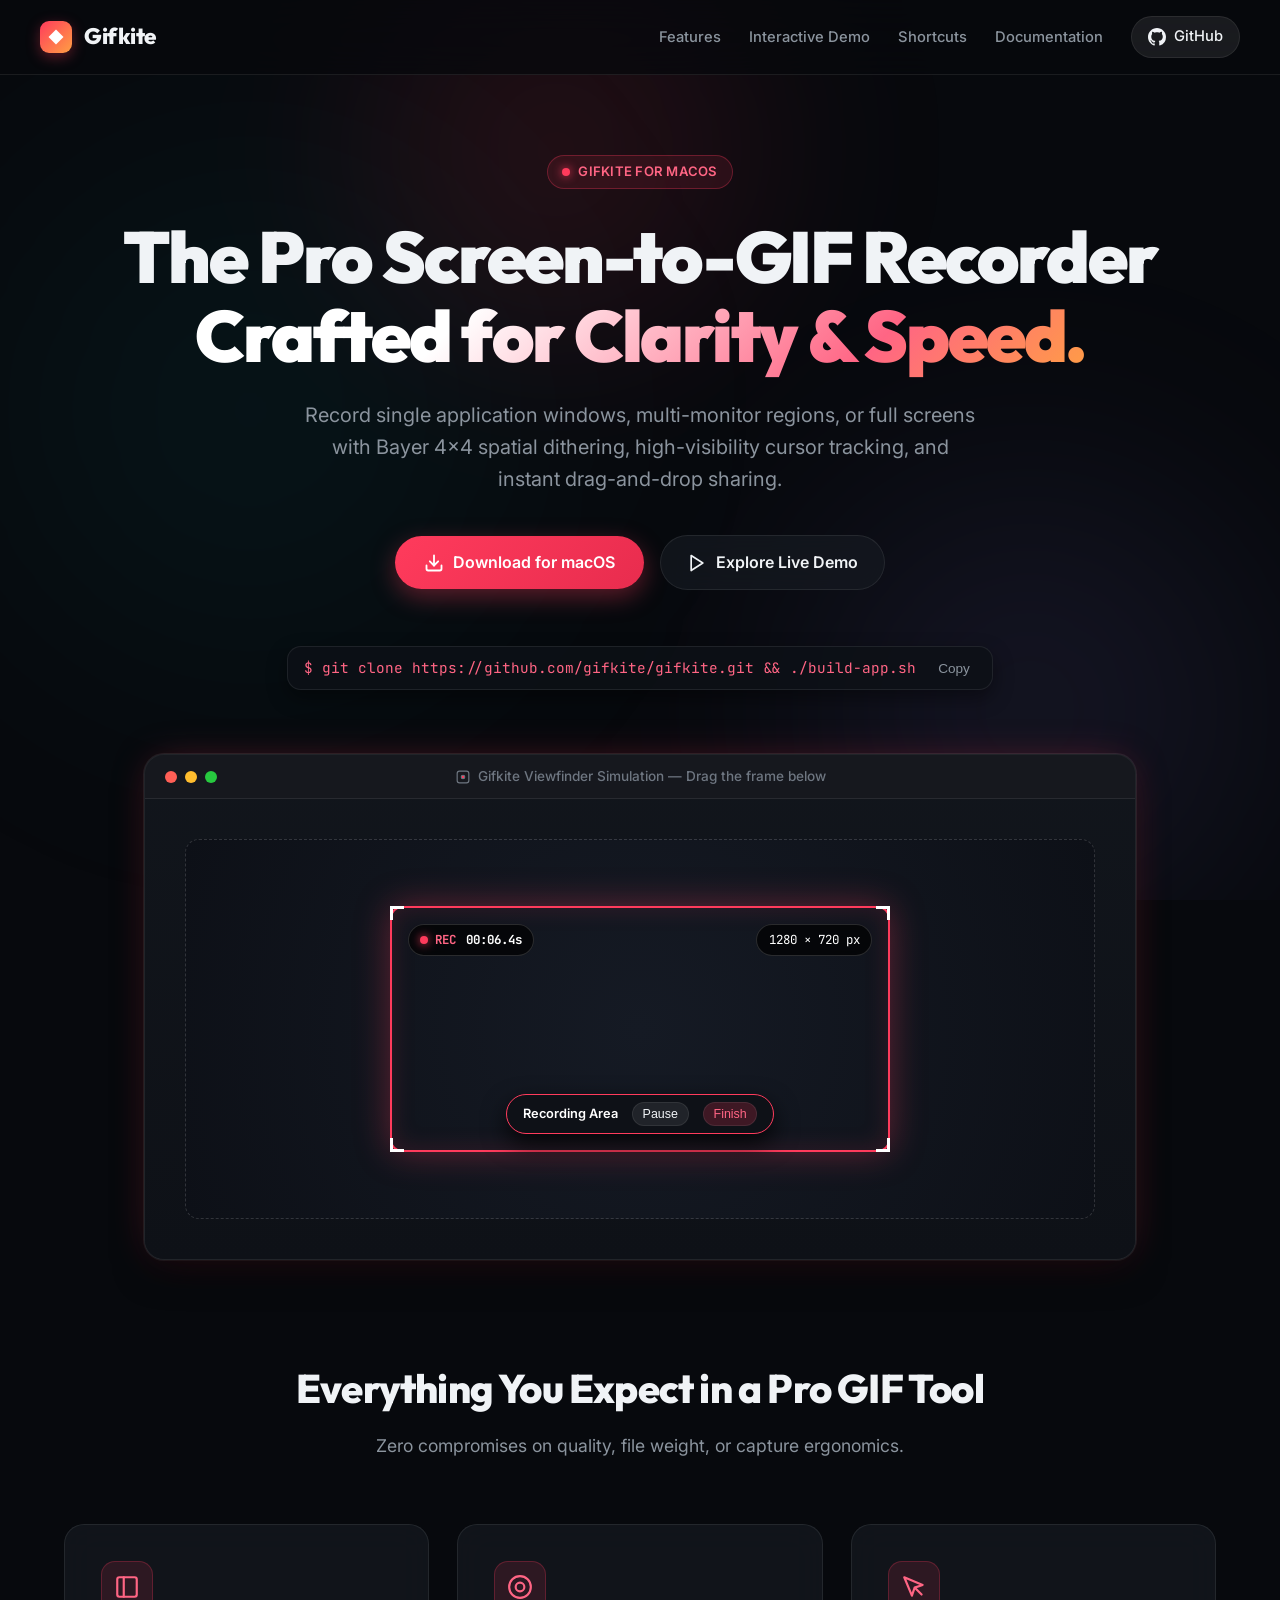
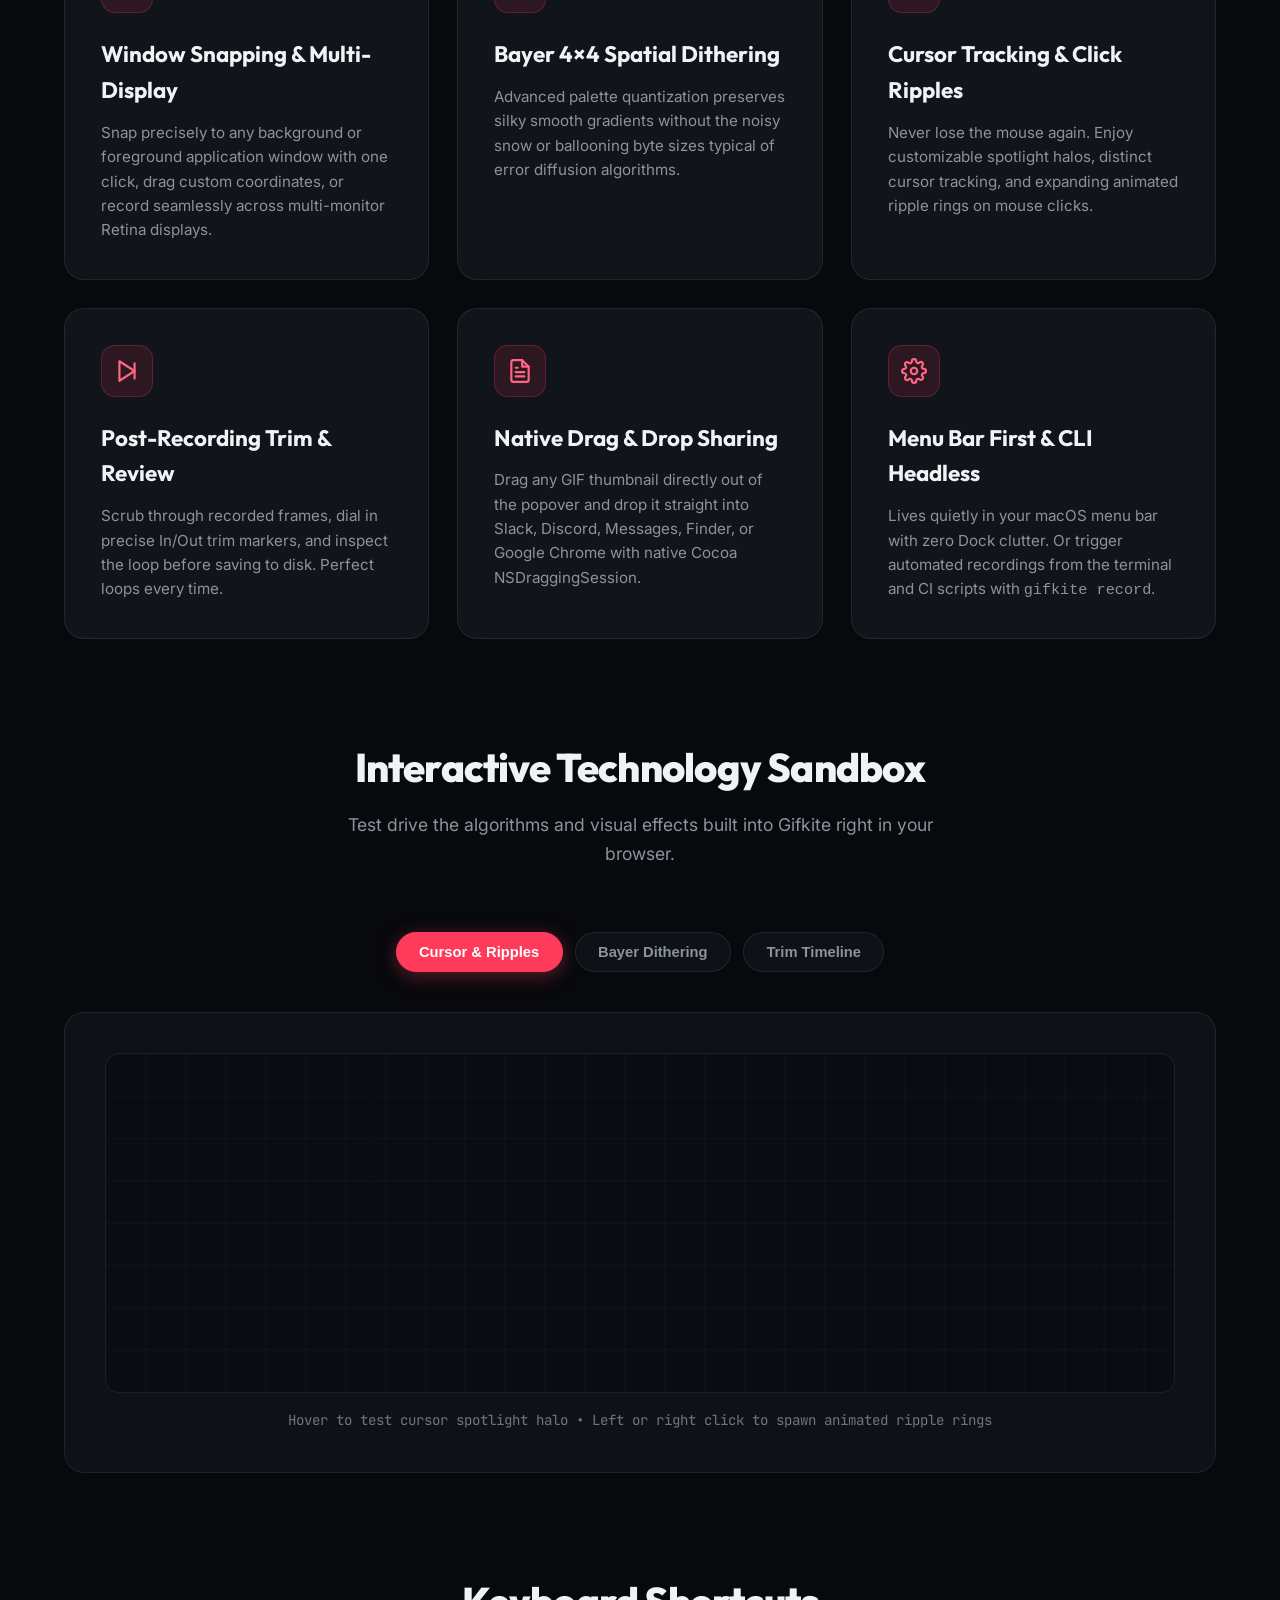
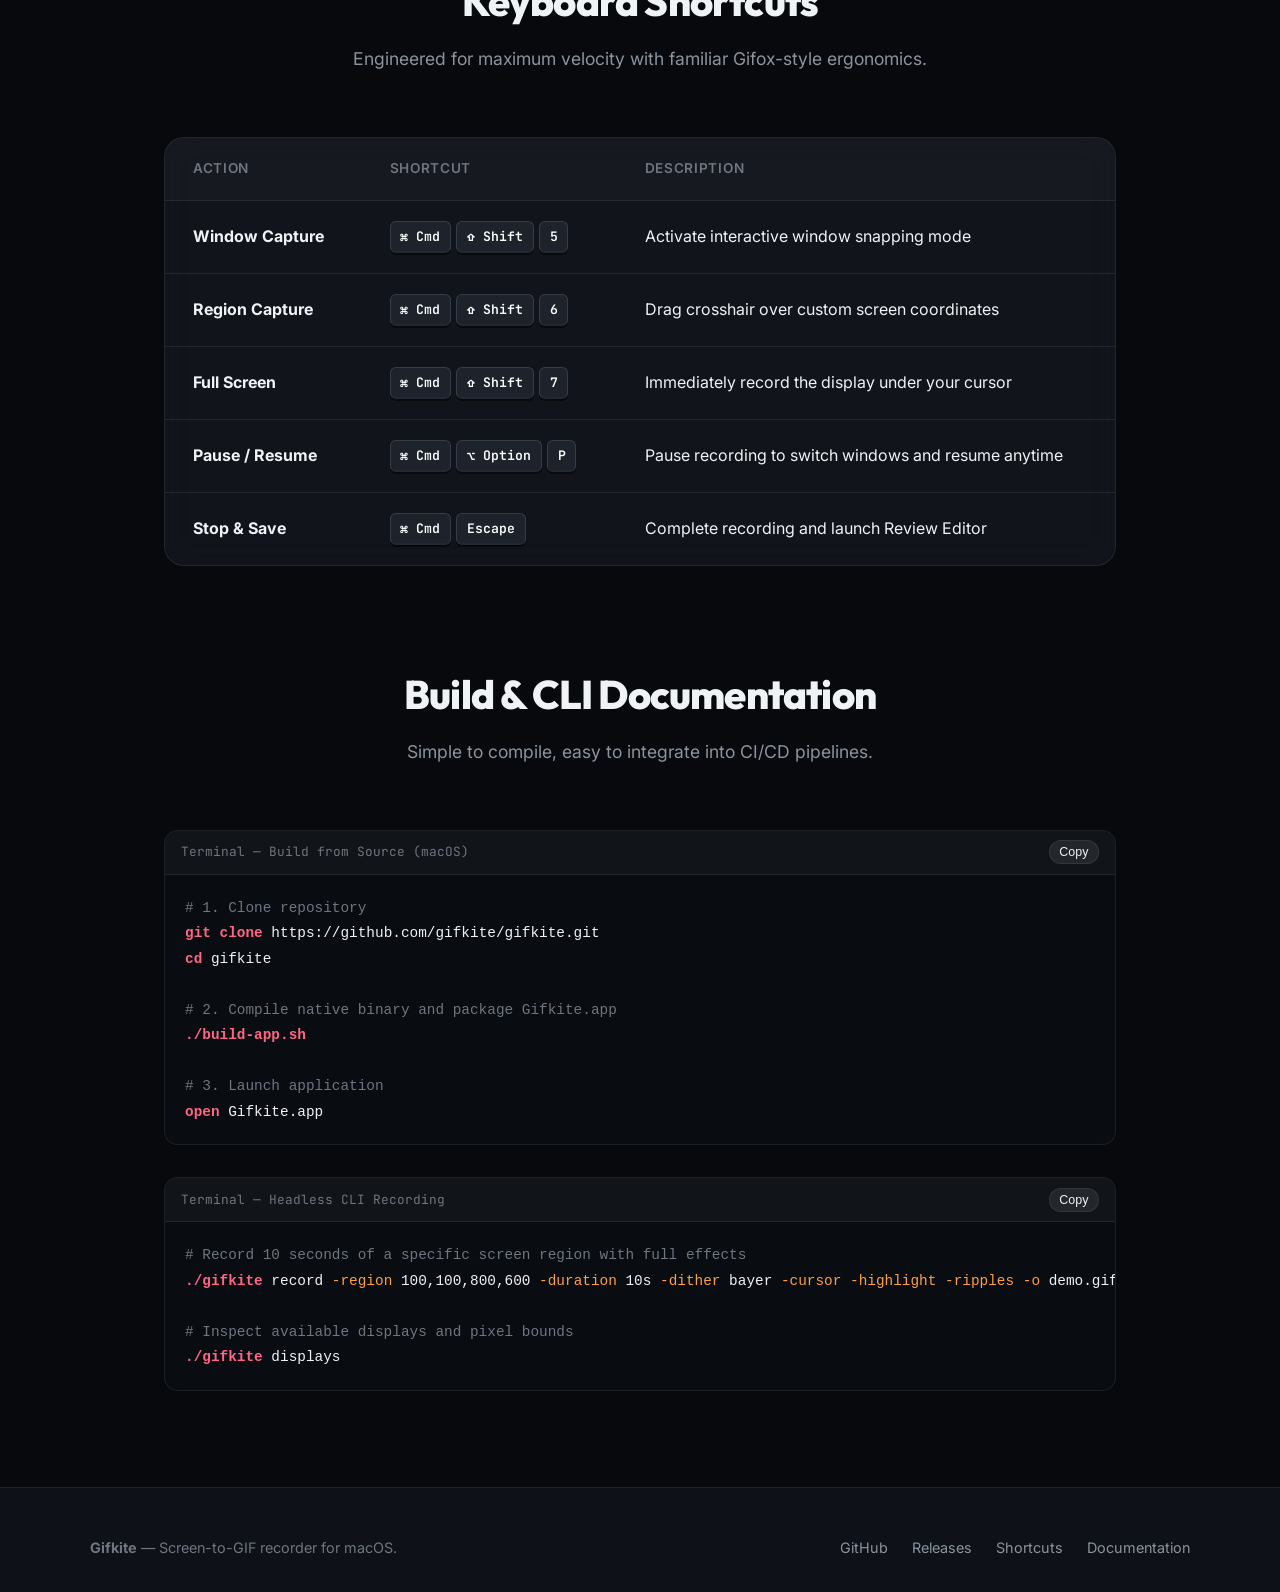
==== docs/index.html @ 752d2218 "feat(docs): add modern interactive landing page and GitHub Pages deployment workflow" ====
<!doctype html>
<html lang="en">
<head>
  <meta charset="utf-8">
  <meta name="viewport" content="width=device-width, initial-scale=1.0">
  <title>Gifkite — Pro Screen-to-GIF Recorder for macOS</title>
  <meta name="description" content="Gifkite is a fast, lightweight Gifox-style menu bar screen-to-GIF recorder for macOS with Bayer dithering, cursor spotlighting, trim editor, and drag-and-drop sharing.">
  <meta name="keywords" content="Gifkite, screen recorder, GIF recorder, macOS menu bar app, Gifox alternative, dithering, screen capture">
  <meta property="og:title" content="Gifkite — Pro Screen-to-GIF Recorder for macOS">
  <meta property="og:description" content="Capture app windows, custom regions, and full screens into smooth, lightweight GIFs.">
  <meta property="og:type" content="website">
  <meta property="og:url" content="https://gifkite.github.io/gifkite/">
  <link rel="icon" type="image/svg+xml" href="data:image/svg+xml,%3Csvg xmlns='http://www.w3.org/2000/svg' viewBox='0 0 32 32'%3E%3Cpath fill='%23ff3b5c' d='M16 2 L28 14 L16 30 L4 14 Z'/%3E%3Ccircle cx='16' cy='15' r='5' fill='%23fff'/%3E%3C/svg%3E">
  <link rel="stylesheet" href="style.css">
  <script defer src="app.js"></script>
</head>
<body>

  <!-- Ambient Light Orbs -->
  <div class="bg-glow-wrapper" aria-hidden="true">
    <div class="glow-orb-1"></div>
    <div class="glow-orb-2"></div>
    <div class="glow-orb-3"></div>
  </div>

  <!-- Sticky Navbar -->
  <header class="site-nav">
    <div class="nav-container">
      <a href="#" class="logo-group" id="nav-logo">
        <div class="logo-icon" aria-hidden="true">
          <svg viewBox="0 0 24 24">
            <polygon points="12 2 22 12 12 22 2 12"/>
          </svg>
        </div>
        <span>Gifkite</span>
      </a>

      <nav aria-label="Main Navigation">
        <ul class="nav-links">
          <li><a href="#features">Features</a></li>
          <li><a href="#playground">Interactive Demo</a></li>
          <li><a href="#shortcuts">Shortcuts</a></li>
          <li><a href="#docs">Documentation</a></li>
          <li>
            <a href="https://github.com/gifkite/gifkite" target="_blank" rel="noopener noreferrer" class="nav-btn-gh" id="btn-gh-nav">
              <svg width="18" height="18" viewBox="0 0 24 24" fill="currentColor">
                <path d="M12 0C5.37 0 0 5.37 0 12c0 5.31 3.435 9.795 8.205 11.385.6.105.825-.255.825-.57 0-.285-.015-1.23-.015-2.235-3.015.555-3.795-.735-4.035-1.41-.135-.345-.72-1.41-1.23-1.695-.42-.225-1.02-.78-.015-.795.945-.015 1.62.87 1.845 1.23 1.08 1.815 2.805 1.305 3.495.99.105-.78.42-1.305.765-1.605-2.67-.3-5.46-1.335-5.46-5.925 0-1.305.465-2.385 1.23-3.225-.12-.3-.54-1.53.12-3.18 0 0 1.005-.315 3.3 1.23.96-.27 1.98-.405 3-.405s2.04.135 3 .405c2.295-1.56 3.3-1.23 3.3-1.23.66 1.65.24 2.88.12 3.18.765.84 1.23 1.905 1.23 3.225 0 4.605-2.805 5.625-5.475 5.925.435.375.81 1.095.81 2.22 0 1.605-.015 2.895-.015 3.3 0 .315.225.69.825.57A12.02 12.02 0 0024 12c0-6.63-5.37-12-12-12z"/>
              </svg>
              <span>GitHub</span>
            </a>
          </li>
        </ul>
      </nav>
    </div>
  </header>

  <!-- Hero Section -->
  <section class="hero" id="hero-section">
    <div class="badge-pill">
      <span class="beacon-dot"></span>
      <span>Gifkite for macOS</span>
    </div>

    <h1>
      The Pro Screen-to-GIF Recorder<br>
      <span class="gradient-text">Crafted for Clarity & Speed.</span>
    </h1>

    <p class="lead">
      Record single application windows, multi-monitor regions, or full screens with Bayer 4×4 spatial dithering, high-visibility cursor tracking, and instant drag-and-drop sharing.
    </p>

    <div class="hero-actions">
      <a href="https://github.com/gifkite/gifkite/releases" class="btn-primary" id="hero-download-btn">
        <svg width="20" height="20" viewBox="0 0 24 24" fill="none" stroke="currentColor" stroke-width="2.2" stroke-linecap="round" stroke-linejoin="round">
          <path d="M21 15v4a2 2 0 0 1-2 2H5a2 2 0 0 1-2-2v-4"></path>
          <polyline points="7 10 12 15 17 10"></polyline>
          <line x1="12" y1="15" x2="12" y2="3"></line>
        </svg>
        <span>Download for macOS</span>
      </a>

      <a href="#playground" class="btn-secondary" id="hero-try-btn">
        <svg width="20" height="20" viewBox="0 0 24 24" fill="none" stroke="currentColor" stroke-width="2" stroke-linecap="round" stroke-linejoin="round">
          <polygon points="5 3 19 12 5 21 5 3"></polygon>
        </svg>
        <span>Explore Live Demo</span>
      </a>
    </div>

    <div class="install-bar" id="install-bar">
      <span>$ git clone https://github.com/gifkite/gifkite.git &amp;&amp; ./build-app.sh</span>
      <button data-copy="git clone https://github.com/gifkite/gifkite.git && cd gifkite && ./build-app.sh" title="Copy command" aria-label="Copy clone command">
        Copy
      </button>
    </div>
  </section>

  <!-- Hero Window Preview & Viewfinder Demo -->
  <div class="hero-preview">
    <div class="mac-window">
      <div class="window-header">
        <div class="window-dots">
          <span class="dot-red"></span>
          <span class="dot-yellow"></span>
          <span class="dot-green"></span>
        </div>
        <div class="window-title">
          <svg width="14" height="14" viewBox="0 0 24 24" fill="none" stroke="currentColor" stroke-width="2">
            <rect x="2" y="2" width="20" height="20" rx="4"/>
            <circle cx="12" cy="12" r="3" fill="#ff3b5c"/>
          </svg>
          <span>Gifkite Viewfinder Simulation — Drag the frame below</span>
        </div>
        <div style="width: 50px;"></div>
      </div>

      <div class="window-content">
        <div class="interactive-viewfinder" id="vf-container">
          <div class="viewfinder-box" id="vf-box">
            <span class="corner-bracket cb-tl"></span>
            <span class="corner-bracket cb-tr"></span>
            <span class="corner-bracket cb-bl"></span>
            <span class="corner-bracket cb-br"></span>

            <div class="vf-hud">
              <div class="vf-pill vf-rec-indicator">
                <span class="beacon-dot" id="vf-recdot"></span>
                <span>REC</span>
                <span id="vf-rectime" style="color: #fff; margin-left: 4px;">00:03.4s</span>
              </div>
              <div class="vf-pill" id="vf-dim">1280 × 720 px</div>
            </div>

            <div class="vf-pill-controls">
              <span style="font-size: 0.8rem; font-weight: 600; color: #fff;">Recording Area</span>
              <button class="vf-btn-action" id="vf-toggle-rec">Pause</button>
              <button class="vf-btn-action" style="background: rgba(255, 59, 92, 0.2); color: var(--coral-light);">Finish</button>
            </div>
          </div>
        </div>
      </div>
    </div>
  </div>

  <!-- Features Grid -->
  <section class="features" id="features">
    <div class="section-head">
      <h2>Everything You Expect in a Pro GIF Tool</h2>
      <p>Zero compromises on quality, file weight, or capture ergonomics.</p>
    </div>

    <div class="features-grid">
      <!-- Feature 1 -->
      <article class="feature-card">
        <div class="feature-icon-wrapper">
          <svg width="26" height="26" viewBox="0 0 24 24" fill="none" stroke="currentColor" stroke-width="2" stroke-linecap="round" stroke-linejoin="round">
            <rect x="3" y="3" width="18" height="18" rx="2" ry="2"/>
            <line x1="9" y1="3" x2="9" y2="21"/>
          </svg>
        </div>
        <h3>Window Snapping &amp; Multi-Display</h3>
        <p>Snap precisely to any background or foreground application window with one click, drag custom coordinates, or record seamlessly across multi-monitor Retina displays.</p>
      </article>

      <!-- Feature 2 -->
      <article class="feature-card">
        <div class="feature-icon-wrapper">
          <svg width="26" height="26" viewBox="0 0 24 24" fill="none" stroke="currentColor" stroke-width="2" stroke-linecap="round" stroke-linejoin="round">
            <circle cx="12" cy="12" r="10"/>
            <path d="M8 12a4 4 0 1 0 8 0 4 4 0 1 0-8 0"/>
          </svg>
        </div>
        <h3>Bayer 4×4 Spatial Dithering</h3>
        <p>Advanced palette quantization preserves silky smooth gradients without the noisy snow or ballooning byte sizes typical of error diffusion algorithms.</p>
      </article>

      <!-- Feature 3 -->
      <article class="feature-card">
        <div class="feature-icon-wrapper">
          <svg width="26" height="26" viewBox="0 0 24 24" fill="none" stroke="currentColor" stroke-width="2" stroke-linecap="round" stroke-linejoin="round">
            <path d="M3 3l7.07 16.97 2.51-7.39 7.39-2.51L3 3z"/>
            <path d="M13 13l6 6"/>
          </svg>
        </div>
        <h3>Cursor Tracking &amp; Click Ripples</h3>
        <p>Never lose the mouse again. Enjoy customizable spotlight halos, distinct cursor tracking, and expanding animated ripple rings on mouse clicks.</p>
      </article>

      <!-- Feature 4 -->
      <article class="feature-card">
        <div class="feature-icon-wrapper">
          <svg width="26" height="26" viewBox="0 0 24 24" fill="none" stroke="currentColor" stroke-width="2" stroke-linecap="round" stroke-linejoin="round">
            <polygon points="5 3 19 12 5 21 5 3"/>
            <line x1="19" y1="5" x2="19" y2="19"/>
          </svg>
        </div>
        <h3>Post-Recording Trim &amp; Review</h3>
        <p>Scrub through recorded frames, dial in precise In/Out trim markers, and inspect the loop before saving to disk. Perfect loops every time.</p>
      </article>

      <!-- Feature 5 -->
      <article class="feature-card">
        <div class="feature-icon-wrapper">
          <svg width="26" height="26" viewBox="0 0 24 24" fill="none" stroke="currentColor" stroke-width="2" stroke-linecap="round" stroke-linejoin="round">
            <path d="M14 2H6a2 2 0 0 0-2 2v16a2 2 0 0 0 2 2h12a2 2 0 0 0 2-2V8z"/>
            <polyline points="14 2 14 8 20 8"/>
            <line x1="16" y1="13" x2="8" y2="13"/>
            <line x1="16" y1="17" x2="8" y2="17"/>
            <polyline points="10 9 9 9 8 9"/>
          </svg>
        </div>
        <h3>Native Drag &amp; Drop Sharing</h3>
        <p>Drag any GIF thumbnail directly out of the popover and drop it straight into Slack, Discord, Messages, Finder, or Google Chrome with native Cocoa NSDraggingSession.</p>
      </article>

      <!-- Feature 6 -->
      <article class="feature-card">
        <div class="feature-icon-wrapper">
          <svg width="26" height="26" viewBox="0 0 24 24" fill="none" stroke="currentColor" stroke-width="2" stroke-linecap="round" stroke-linejoin="round">
            <circle cx="12" cy="12" r="3"/>
            <path d="M19.4 15a1.65 1.65 0 0 0 .33 1.82l.06.06a2 2 0 0 1 0 2.83 2 2 0 0 1-2.83 0l-.06-.06a1.65 1.65 0 0 0-1.82-.33 1.65 1.65 0 0 0-1 1.51V21a2 2 0 0 1-2 2 2 2 0 0 1-2-2v-.09A1.65 1.65 0 0 0 9 19.4a1.65 1.65 0 0 0-1.82.33l-.06.06a2 2 0 0 1-2.83 0 2 2 0 0 1 0-2.83l.06-.06a1.65 1.65 0 0 0 .33-1.82 1.65 1.65 0 0 0-1.51-1H3a2 2 0 0 1-2-2 2 2 0 0 1 2-2h.09A1.65 1.65 0 0 0 4.6 9a1.65 1.65 0 0 0-.33-1.82l-.06-.06a2 2 0 0 1 0-2.83 2 2 0 0 1 2.83 0l.06.06a1.65 1.65 0 0 0 1.82.33H9a1.65 1.65 0 0 0 1-1.51V3a2 2 0 0 1 2-2 2 2 0 0 1 2 2v.09a1.65 1.65 0 0 0 1 1.51 1.65 1.65 0 0 0 1.82-.33l.06-.06a2 2 0 0 1 2.83 0 2 2 0 0 1 0 2.83l-.06.06a1.65 1.65 0 0 0-.33 1.82V9a1.65 1.65 0 0 0 1.51 1H21a2 2 0 0 1 2 2 2 2 0 0 1-2 2h-.09a1.65 1.65 0 0 0-1.51 1z"/>
          </svg>
        </div>
        <h3>Menu Bar First &amp; CLI Headless</h3>
        <p>Lives quietly in your macOS menu bar with zero Dock clutter. Or trigger automated recordings from the terminal and CI scripts with <code>gifkite record</code>.</p>
      </article>
    </div>
  </section>

  <!-- Interactive Sandbox & Demos -->
  <section class="interactive-demos" id="playground">
    <div class="section-head">
      <h2>Interactive Technology Sandbox</h2>
      <p>Test drive the algorithms and visual effects built into Gifkite right in your browser.</p>
    </div>

    <div class="demos-tabs" role="tablist">
      <button class="tab-btn active" data-target="demo-ripples" role="tab">Cursor &amp; Ripples</button>
      <button class="tab-btn" data-target="demo-dither" role="tab">Bayer Dithering</button>
      <button class="tab-btn" data-target="demo-trim" role="tab">Trim Timeline</button>
    </div>

    <div class="demo-display-panel">
      <!-- Demo: Cursor Sandbox -->
      <div class="demo-view active" id="demo-ripples">
        <canvas class="ripple-sandbox" id="ripple-canvas"></canvas>
        <p class="sandbox-caption">Hover to test cursor spotlight halo • Left or right click to spawn animated ripple rings</p>
      </div>

      <!-- Demo: Dithering Canvas -->
      <div class="demo-view" id="demo-dither">
        <div class="dither-controls-bar">
          <div class="dither-btn-group">
            <button class="dither-btn active" data-dither="bayer">Bayer 4×4 (Spatial)</button>
            <button class="dither-btn" data-dither="floyd">Floyd-Steinberg</button>
            <button class="dither-btn" data-dither="none">None (Posterized)</button>
          </div>
          <div class="dither-metric-badge" id="dither-metric">Size: ~180 KB • Smooth Gradients</div>
        </div>
        <div class="dither-canvas-wrapper">
          <canvas id="dither-canvas"></canvas>
        </div>
        <p class="sandbox-caption">Real-time palette quantization algorithm comparison on a dynamic gradient</p>
      </div>

      <!-- Demo: Trim Timeline -->
      <div class="demo-view" id="demo-trim">
        <div class="timeline-simulator">
          <div class="timeline-track-wrapper" id="trim-track">
            <div class="timeline-frames">
              <div class="timeline-frame" style="background-color: #242c3d;"></div>
              <div class="timeline-frame" style="background-color: #2d364a;"></div>
              <div class="timeline-frame" style="background-color: #38425a;"></div>
              <div class="timeline-frame" style="background-color: #404c66;"></div>
              <div class="timeline-frame" style="background-color: #4b5977;"></div>
              <div class="timeline-frame" style="background-color: #556485;"></div>
              <div class="timeline-frame" style="background-color: #5f7094;"></div>
              <div class="timeline-frame" style="background-color: #6a7ca3;"></div>
            </div>
            <div class="trim-overlay-left" id="trim-ov-left"></div>
            <div class="trim-overlay-right" id="trim-ov-right"></div>
            <div class="trim-handle" id="trim-h-left"></div>
            <div class="trim-handle" id="trim-h-right"></div>
          </div>
          <div class="timeline-info">
            <span id="trim-info">Frames: 14 → 102 (88 frames, 5.8s loop at 15 FPS)</span>
            <button class="vf-btn-action" style="padding: 0.35rem 0.8rem; background: var(--coral-primary); color: #fff;">Save Trimmed GIF</button>
          </div>
        </div>
        <p class="sandbox-caption">Frame-by-frame review scrubber with dual in/out trim handles</p>
      </div>
    </div>
  </section>

  <!-- Shortcuts Reference Table -->
  <section class="shortcuts" id="shortcuts">
    <div class="section-head">
      <h2>Keyboard Shortcuts</h2>
      <p>Engineered for maximum velocity with familiar Gifox-style ergonomics.</p>
    </div>

    <table class="shortcuts-table">
      <thead>
        <tr>
          <th>Action</th>
          <th>Shortcut</th>
          <th>Description</th>
        </tr>
      </thead>
      <tbody>
        <tr>
          <td><strong>Window Capture</strong></td>
          <td><div class="key-combo"><kbd>⌘ Cmd</kbd><kbd>⇧ Shift</kbd><kbd>5</kbd></div></td>
          <td>Activate interactive window snapping mode</td>
        </tr>
        <tr>
          <td><strong>Region Capture</strong></td>
          <td><div class="key-combo"><kbd>⌘ Cmd</kbd><kbd>⇧ Shift</kbd><kbd>6</kbd></div></td>
          <td>Drag crosshair over custom screen coordinates</td>
        </tr>
        <tr>
          <td><strong>Full Screen</strong></td>
          <td><div class="key-combo"><kbd>⌘ Cmd</kbd><kbd>⇧ Shift</kbd><kbd>7</kbd></div></td>
          <td>Immediately record the display under your cursor</td>
        </tr>
        <tr>
          <td><strong>Pause / Resume</strong></td>
          <td><div class="key-combo"><kbd>⌘ Cmd</kbd><kbd>⌥ Option</kbd><kbd>P</kbd></div></td>
          <td>Pause recording to switch windows and resume anytime</td>
        </tr>
        <tr>
          <td><strong>Stop &amp; Save</strong></td>
          <td><div class="key-combo"><kbd>⌘ Cmd</kbd><kbd>Escape</kbd></div></td>
          <td>Complete recording and launch Review Editor</td>
        </tr>
      </tbody>
    </table>
  </section>

  <!-- Documentation & Developer Guide -->
  <section class="docs" id="docs">
    <div class="section-head">
      <h2>Build &amp; CLI Documentation</h2>
      <p>Simple to compile, easy to integrate into CI/CD pipelines.</p>
    </div>

    <div class="docs-code-block">
      <div class="code-header">
        <span>Terminal — Build from Source (macOS)</span>
        <button class="vf-btn-action" data-copy="git clone https://github.com/gifkite/gifkite.git&#10;cd gifkite&#10;./build-app.sh">Copy</button>
      </div>
      <pre><code><span class="token-comment"># 1. Clone repository</span>
<span class="token-cmd">git clone</span> https://github.com/gifkite/gifkite.git
<span class="token-cmd">cd</span> gifkite

<span class="token-comment"># 2. Compile native binary and package Gifkite.app</span>
<span class="token-cmd">./build-app.sh</span>

<span class="token-comment"># 3. Launch application</span>
<span class="token-cmd">open</span> Gifkite.app</code></pre>
    </div>

    <div class="docs-code-block" style="margin-top: 2rem;">
      <div class="code-header">
        <span>Terminal — Headless CLI Recording</span>
        <button class="vf-btn-action" data-copy="./gifkite record -region 100,100,800,600 -duration 10s -dither bayer -cursor -highlight -ripples -o demo.gif">Copy</button>
      </div>
      <pre><code><span class="token-comment"># Record 10 seconds of a specific screen region with full effects</span>
<span class="token-cmd">./gifkite</span> record <span class="token-arg">-region</span> 100,100,800,600 <span class="token-arg">-duration</span> 10s <span class="token-arg">-dither</span> bayer <span class="token-arg">-cursor</span> <span class="token-arg">-highlight</span> <span class="token-arg">-ripples</span> <span class="token-arg">-o</span> demo.gif

<span class="token-comment"># Inspect available displays and pixel bounds</span>
<span class="token-cmd">./gifkite</span> displays</code></pre>
    </div>
  </section>

  <!-- Footer -->
  <footer class="site-footer">
    <div class="footer-content">
      <div class="footer-brand">
        <strong>Gifkite</strong> — Screen-to-GIF recorder for macOS.
      </div>
      <div class="footer-links">
        <a href="https://github.com/gifkite/gifkite" target="_blank" rel="noopener noreferrer">GitHub</a>
        <a href="https://github.com/gifkite/gifkite/releases" target="_blank" rel="noopener noreferrer">Releases</a>
        <a href="#shortcuts">Shortcuts</a>
        <a href="#docs">Documentation</a>
      </div>
    </div>
  </footer>

</body>
</html>
---- docs/style.css ----
@import url('https://fonts.googleapis.com/css2?family=Inter:wght@300;400;500;600;700&family=JetBrains+Mono:wght@400;500;600&family=Outfit:wght@400;500;600;700;800;900&display=swap');

:root {
  --bg-deep: #07090d;
  --bg-surface: #0e1117;
  --bg-elevated: #161b22;
  --bg-card: rgba(22, 27, 34, 0.7);
  --border-subtle: rgba(255, 255, 255, 0.08);
  --border-accent: rgba(255, 59, 92, 0.3);
  
  --coral-primary: #ff3b5c;
  --coral-glow: rgba(255, 59, 92, 0.35);
  --coral-light: #ff6584;
  --amber-accent: #ff9f43;
  --cyan-accent: #00d2d3;
  --purple-accent: #9c88ff;

  --text-main: #f0f3f6;
  --text-muted: #8b949e;
  --text-dim: #6e7681;

  --font-sans: 'Inter', -apple-system, BlinkMacSystemFont, 'Segoe UI', Roboto, sans-serif;
  --font-heading: 'Outfit', sans-serif;
  --font-mono: 'JetBrains Mono', SFMono-Regular, Menlo, Monaco, Consolas, monospace;

  --radius-sm: 8px;
  --radius-md: 14px;
  --radius-lg: 20px;
  --radius-full: 9999px;
  
  --shadow-card: 0 16px 36px -8px rgba(0, 0, 0, 0.6), 0 0 0 1px var(--border-subtle);
  --shadow-glow: 0 0 40px -10px var(--coral-glow);
}

*, *::before, *::after {
  box-sizing: border-box;
  margin: 0;
  padding: 0;
}

html {
  scroll-behavior: smooth;
  color-scheme: dark;
}

body {
  background-color: var(--bg-deep);
  color: var(--text-main);
  font-family: var(--font-sans);
  line-height: 1.6;
  overflow-x: hidden;
  -webkit-font-smoothing: antialiased;
}

/* Background Ambient Meshes */
.bg-glow-wrapper {
  position: fixed;
  inset: 0;
  pointer-events: none;
  z-index: 0;
  overflow: hidden;
}

.glow-orb-1 {
  position: absolute;
  top: -150px;
  left: 20%;
  width: 600px;
  height: 600px;
  background: radial-gradient(circle, rgba(255, 59, 92, 0.15) 0%, transparent 70%);
  filter: blur(80px);
}

.glow-orb-2 {
  position: absolute;
  top: 40%;
  right: -100px;
  width: 700px;
  height: 700px;
  background: radial-gradient(circle, rgba(156, 136, 255, 0.12) 0%, transparent 70%);
  filter: blur(100px);
}

.glow-orb-3 {
  position: absolute;
  bottom: 10%;
  left: -150px;
  width: 800px;
  height: 800px;
  background: radial-gradient(circle, rgba(0, 210, 211, 0.08) 0%, transparent 70%);
  filter: blur(120px);
}

/* Nav */
header.site-nav {
  position: sticky;
  top: 0;
  z-index: 100;
  backdrop-filter: blur(20px);
  -webkit-backdrop-filter: blur(20px);
  background: rgba(7, 9, 13, 0.75);
  border-bottom: 1px solid var(--border-subtle);
  padding: 1rem 2rem;
}

.nav-container {
  max-width: 1200px;
  margin: 0 auto;
  display: flex;
  align-items: center;
  justify-content: space-between;
}

.logo-group {
  display: flex;
  align-items: center;
  gap: 0.75rem;
  text-decoration: none;
  color: var(--text-main);
  font-family: var(--font-heading);
  font-weight: 800;
  font-size: 1.4rem;
  letter-spacing: -0.02em;
}

.logo-icon {
  width: 32px;
  height: 32px;
  background: linear-gradient(135deg, var(--coral-primary), var(--amber-accent));
  border-radius: 9px;
  display: flex;
  align-items: center;
  justify-content: center;
  box-shadow: 0 4px 14px var(--coral-glow);
}

.logo-icon svg {
  width: 18px;
  height: 18px;
  fill: #fff;
}

.nav-links {
  display: flex;
  align-items: center;
  gap: 1.75rem;
  list-style: none;
}

.nav-links a {
  color: var(--text-muted);
  text-decoration: none;
  font-size: 0.92rem;
  font-weight: 500;
  transition: color 0.2s;
}

.nav-links a:hover {
  color: var(--text-main);
}

.nav-btn-gh {
  display: inline-flex;
  align-items: center;
  gap: 0.5rem;
  padding: 0.5rem 1rem;
  background: rgba(255, 255, 255, 0.08);
  border: 1px solid var(--border-subtle);
  border-radius: var(--radius-full);
  color: var(--text-main) !important;
  font-size: 0.88rem;
  transition: all 0.2s ease;
}

.nav-btn-gh:hover {
  background: rgba(255, 255, 255, 0.15);
  border-color: rgba(255, 255, 255, 0.25);
  transform: translateY(-1px);
}

/* Hero Section */
.hero {
  position: relative;
  z-index: 1;
  max-width: 1100px;
  margin: 5rem auto 4rem;
  padding: 0 1.5rem;
  text-align: center;
}

.badge-pill {
  display: inline-flex;
  align-items: center;
  gap: 0.5rem;
  padding: 0.35rem 0.9rem;
  background: rgba(255, 59, 92, 0.1);
  border: 1px solid rgba(255, 59, 92, 0.3);
  border-radius: var(--radius-full);
  font-size: 0.82rem;
  font-weight: 600;
  color: var(--coral-light);
  margin-bottom: 1.75rem;
  letter-spacing: 0.02em;
  text-transform: uppercase;
}

.beacon-dot {
  width: 8px;
  height: 8px;
  border-radius: 50%;
  background: var(--coral-primary);
  box-shadow: 0 0 10px var(--coral-primary);
  animation: pulse-beacon 2s infinite ease-in-out;
}

@keyframes pulse-beacon {
  0%, 100% { transform: scale(1); opacity: 1; }
  50% { transform: scale(1.4); opacity: 0.6; }
}

.hero h1 {
  font-family: var(--font-heading);
  font-size: clamp(2.8rem, 6vw, 4.5rem);
  font-weight: 900;
  line-height: 1.1;
  letter-spacing: -0.03em;
  margin-bottom: 1.5rem;
}

.hero h1 .gradient-text {
  background: linear-gradient(135deg, #ffffff 30%, var(--coral-light) 75%, var(--amber-accent) 100%);
  -webkit-background-clip: text;
  -webkit-text-fill-color: transparent;
}

.hero p.lead {
  font-size: 1.25rem;
  color: var(--text-muted);
  max-width: 680px;
  margin: 0 auto 2.5rem;
  font-weight: 400;
}

.hero-actions {
  display: flex;
  align-items: center;
  justify-content: center;
  gap: 1rem;
  flex-wrap: wrap;
  margin-bottom: 3.5rem;
}

.btn-primary {
  display: inline-flex;
  align-items: center;
  gap: 0.6rem;
  background: linear-gradient(135deg, var(--coral-primary), #e82c4e);
  color: #fff;
  padding: 0.85rem 1.8rem;
  border-radius: var(--radius-full);
  font-size: 1rem;
  font-weight: 600;
  text-decoration: none;
  box-shadow: 0 8px 24px var(--coral-glow);
  transition: all 0.25s ease;
}

.btn-primary:hover {
  transform: translateY(-2px);
  box-shadow: 0 12px 30px rgba(255, 59, 92, 0.5);
}

.btn-secondary {
  display: inline-flex;
  align-items: center;
  gap: 0.6rem;
  background: var(--bg-card);
  backdrop-filter: blur(12px);
  color: var(--text-main);
  padding: 0.85rem 1.6rem;
  border-radius: var(--radius-full);
  border: 1px solid var(--border-subtle);
  font-size: 1rem;
  font-weight: 600;
  text-decoration: none;
  transition: all 0.25s ease;
}

.btn-secondary:hover {
  background: rgba(255, 255, 255, 0.08);
  border-color: rgba(255, 255, 255, 0.2);
  transform: translateY(-2px);
}

/* Quick Install Bar */
.install-bar {
  display: inline-flex;
  align-items: center;
  background: rgba(14, 17, 23, 0.85);
  border: 1px solid var(--border-subtle);
  padding: 0.6rem 1rem;
  border-radius: var(--radius-md);
  font-family: var(--font-mono);
  font-size: 0.9rem;
  color: var(--coral-light);
  gap: 1rem;
  box-shadow: 0 8px 20px rgba(0,0,0,0.4);
}

.install-bar button {
  background: transparent;
  border: none;
  color: var(--text-muted);
  cursor: pointer;
  padding: 0.2rem 0.4rem;
  border-radius: 4px;
  font-size: 0.85rem;
  transition: color 0.2s;
}

.install-bar button:hover {
  color: #fff;
}

/* Hero Preview Device / Window */
.hero-preview {
  position: relative;
  z-index: 1;
  max-width: 1040px;
  margin: 0 auto 6rem;
  padding: 0 1.5rem;
}

.mac-window {
  background: var(--bg-surface);
  border-radius: var(--radius-lg);
  border: 1px solid var(--border-subtle);
  box-shadow: var(--shadow-card), var(--shadow-glow);
  overflow: hidden;
  backdrop-filter: blur(24px);
}

.window-header {
  height: 44px;
  background: rgba(255, 255, 255, 0.03);
  border-bottom: 1px solid var(--border-subtle);
  display: flex;
  align-items: center;
  padding: 0 1.25rem;
  justify-content: space-between;
}

.window-dots {
  display: flex;
  gap: 8px;
}

.window-dots span {
  width: 12px;
  height: 12px;
  border-radius: 50%;
  display: inline-block;
}

.dot-red { background: #ff5f56; }
.dot-yellow { background: #ffbd2e; }
.dot-green { background: #27c93f; }

.window-title {
  font-size: 0.85rem;
  color: var(--text-dim);
  font-weight: 500;
  display: flex;
  align-items: center;
  gap: 0.5rem;
}

.window-content {
  padding: 2.5rem;
  background: linear-gradient(180deg, rgba(22, 27, 34, 0.4) 0%, rgba(14, 17, 23, 0.8) 100%);
}

/* Live Simulator Canvas / Viewfinder */
.interactive-viewfinder {
  position: relative;
  height: 380px;
  background: radial-gradient(circle at 50% 50%, #151a24 0%, #0d1017 100%);
  border-radius: var(--radius-md);
  border: 1px dashed rgba(255, 255, 255, 0.15);
  overflow: hidden;
  display: flex;
  align-items: center;
  justify-content: center;
}

.viewfinder-box {
  width: 55%;
  height: 65%;
  border: 2px solid var(--coral-primary);
  border-radius: 12px;
  box-shadow: 0 0 35px var(--coral-glow), inset 0 0 25px rgba(255, 59, 92, 0.15);
  position: relative;
  display: flex;
  flex-direction: column;
  justify-content: space-between;
  padding: 1rem;
  cursor: move;
  transition: border-color 0.2s;
}

.corner-bracket {
  position: absolute;
  width: 14px;
  height: 14px;
  border: 3px solid #ffffff;
}

.cb-tl { top: -2px; left: -2px; border-right: none; border-bottom: none; }
.cb-tr { top: -2px; right: -2px; border-left: none; border-bottom: none; }
.cb-bl { bottom: -2px; left: -2px; border-right: none; border-top: none; }
.cb-br { bottom: -2px; right: -2px; border-left: none; border-top: none; }

.vf-hud {
  display: flex;
  justify-content: space-between;
  align-items: center;
}

.vf-pill {
  background: rgba(0, 0, 0, 0.7);
  backdrop-filter: blur(8px);
  padding: 0.3rem 0.7rem;
  border-radius: var(--radius-full);
  font-family: var(--font-mono);
  font-size: 0.78rem;
  color: #fff;
  border: 1px solid rgba(255, 255, 255, 0.15);
}

.vf-rec-indicator {
  display: flex;
  align-items: center;
  gap: 0.4rem;
  color: var(--coral-light);
  font-weight: 700;
  font-size: 0.78rem;
}

.vf-pill-controls {
  align-self: center;
  background: rgba(14, 17, 23, 0.95);
  border: 1px solid var(--coral-primary);
  padding: 0.45rem 1rem;
  border-radius: var(--radius-full);
  display: flex;
  align-items: center;
  gap: 0.9rem;
  box-shadow: 0 10px 25px rgba(0, 0, 0, 0.8);
}

.vf-btn-action {
  background: rgba(255, 255, 255, 0.08);
  border: 1px solid var(--border-subtle);
  color: var(--text-main);
  border-radius: var(--radius-full);
  padding: 0.25rem 0.6rem;
  font-size: 0.78rem;
  cursor: pointer;
}

/* Feature Grid */
section.features {
  max-width: 1200px;
  margin: 0 auto 6rem;
  padding: 0 1.5rem;
}

.section-head {
  text-align: center;
  margin-bottom: 4rem;
}

.section-head h2 {
  font-family: var(--font-heading);
  font-size: 2.5rem;
  font-weight: 800;
  letter-spacing: -0.02em;
  margin-bottom: 0.75rem;
}

.section-head p {
  color: var(--text-muted);
  font-size: 1.1rem;
  max-width: 600px;
  margin: 0 auto;
}

.features-grid {
  display: grid;
  grid-template-columns: repeat(auto-fit, minmax(340px, 1fr));
  gap: 1.75rem;
}

.feature-card {
  background: var(--bg-card);
  border: 1px solid var(--border-subtle);
  border-radius: var(--radius-lg);
  padding: 2.25rem;
  backdrop-filter: blur(16px);
  transition: transform 0.3s cubic-bezier(0.16, 1, 0.3, 1), border-color 0.3s;
  position: relative;
  overflow: hidden;
}

.feature-card:hover {
  transform: translateY(-4px);
  border-color: rgba(255, 255, 255, 0.2);
}

.feature-icon-wrapper {
  width: 52px;
  height: 52px;
  border-radius: 14px;
  display: flex;
  align-items: center;
  justify-content: center;
  margin-bottom: 1.5rem;
  background: rgba(255, 59, 92, 0.12);
  border: 1px solid rgba(255, 59, 92, 0.25);
  color: var(--coral-light);
}

.feature-card h3 {
  font-family: var(--font-heading);
  font-size: 1.4rem;
  font-weight: 700;
  margin-bottom: 0.75rem;
}

.feature-card p {
  color: var(--text-muted);
  font-size: 0.95rem;
  line-height: 1.6;
}

/* Interactive Demos Section */
section.interactive-demos {
  max-width: 1200px;
  margin: 0 auto 6rem;
  padding: 0 1.5rem;
}

.demos-tabs {
  display: flex;
  justify-content: center;
  gap: 0.75rem;
  margin-bottom: 2.5rem;
  flex-wrap: wrap;
}

.tab-btn {
  background: var(--bg-surface);
  border: 1px solid var(--border-subtle);
  color: var(--text-muted);
  padding: 0.7rem 1.4rem;
  border-radius: var(--radius-full);
  font-size: 0.92rem;
  font-weight: 600;
  cursor: pointer;
  transition: all 0.2s ease;
}

.tab-btn.active {
  background: var(--coral-primary);
  border-color: var(--coral-primary);
  color: #fff;
  box-shadow: 0 4px 18px var(--coral-glow);
}

.demo-display-panel {
  background: var(--bg-surface);
  border: 1px solid var(--border-subtle);
  border-radius: var(--radius-lg);
  padding: 2.5rem;
  backdrop-filter: blur(20px);
}

.demo-view {
  display: none;
}

.demo-view.active {
  display: block;
}

/* Canvas Sandbox for Cursor & Ripples */
.ripple-sandbox {
  width: 100%;
  height: 340px;
  background: #090c10;
  border-radius: var(--radius-md);
  border: 1px solid var(--border-subtle);
  cursor: crosshair;
  position: relative;
  display: block;
}

.sandbox-caption {
  margin-top: 1rem;
  font-size: 0.88rem;
  color: var(--text-dim);
  text-align: center;
  font-family: var(--font-mono);
}

/* Dithering Comparator */
.dither-controls-bar {
  display: flex;
  align-items: center;
  justify-content: space-between;
  margin-bottom: 1.25rem;
  flex-wrap: wrap;
  gap: 1rem;
}

.dither-btn-group {
  display: flex;
  gap: 0.5rem;
}

.dither-btn {
  background: rgba(255, 255, 255, 0.05);
  border: 1px solid var(--border-subtle);
  color: var(--text-muted);
  padding: 0.45rem 1rem;
  border-radius: var(--radius-sm);
  font-size: 0.85rem;
  cursor: pointer;
}

.dither-btn.active {
  background: rgba(255, 59, 92, 0.15);
  border-color: var(--coral-primary);
  color: var(--coral-light);
  font-weight: 600;
}

.dither-metric-badge {
  font-family: var(--font-mono);
  font-size: 0.85rem;
  background: rgba(0, 0, 0, 0.5);
  border: 1px solid var(--border-subtle);
  padding: 0.4rem 0.8rem;
  border-radius: var(--radius-sm);
}

.dither-canvas-wrapper {
  width: 100%;
  height: 280px;
  background: #090c10;
  border-radius: var(--radius-md);
  border: 1px solid var(--border-subtle);
  overflow: hidden;
}

canvas#dither-canvas {
  width: 100%;
  height: 100%;
  display: block;
}

/* Trim Timeline Simulator */
.timeline-simulator {
  background: #0a0d14;
  border: 1px solid var(--border-subtle);
  border-radius: var(--radius-md);
  padding: 1.5rem;
}

.timeline-track-wrapper {
  position: relative;
  height: 70px;
  background: #121721;
  border-radius: var(--radius-sm);
  margin-bottom: 1.5rem;
  overflow: hidden;
  border: 1px solid rgba(255, 255, 255, 0.08);
}

.timeline-frames {
  display: flex;
  height: 100%;
  width: 100%;
}

.timeline-frame {
  flex: 1;
  border-right: 1px solid rgba(255, 255, 255, 0.05);
  background-size: cover;
  opacity: 0.8;
}

.trim-overlay-left, .trim-overlay-right {
  position: absolute;
  top: 0;
  bottom: 0;
  background: rgba(0, 0, 0, 0.7);
  pointer-events: none;
}

.trim-handle {
  position: absolute;
  top: 0;
  bottom: 0;
  width: 14px;
  background: var(--coral-primary);
  border-radius: 4px;
  cursor: ew-resize;
  box-shadow: 0 0 10px var(--coral-glow);
}

.timeline-info {
  display: flex;
  justify-content: space-between;
  align-items: center;
  font-family: var(--font-mono);
  font-size: 0.88rem;
  color: var(--text-muted);
}

/* Shortcuts Reference Table */
section.shortcuts {
  max-width: 1000px;
  margin: 0 auto 6rem;
  padding: 0 1.5rem;
}

.shortcuts-table {
  width: 100%;
  border-collapse: separate;
  border-spacing: 0;
  background: var(--bg-card);
  border: 1px solid var(--border-subtle);
  border-radius: var(--radius-lg);
  overflow: hidden;
  backdrop-filter: blur(16px);
}

.shortcuts-table th, .shortcuts-table td {
  padding: 1.25rem 1.75rem;
  text-align: left;
  border-bottom: 1px solid var(--border-subtle);
}

.shortcuts-table th {
  background: rgba(255, 255, 255, 0.02);
  color: var(--text-dim);
  font-weight: 600;
  font-size: 0.85rem;
  text-transform: uppercase;
  letter-spacing: 0.05em;
}

.shortcuts-table tr:last-child td {
  border-bottom: none;
}

.key-combo {
  display: flex;
  gap: 0.35rem;
}

kbd {
  display: inline-block;
  background: #1d222b;
  color: #fff;
  border: 1px solid #363d4a;
  border-bottom: 2px solid #232832;
  border-radius: 6px;
  padding: 0.25rem 0.6rem;
  font-family: var(--font-mono);
  font-size: 0.82rem;
  font-weight: 600;
  box-shadow: 0 2px 0 rgba(0,0,0,0.5);
}

/* Documentation / Installation Guide */
section.docs {
  max-width: 1000px;
  margin: 0 auto 6rem;
  padding: 0 1.5rem;
}

.docs-code-block {
  background: #090c10;
  border: 1px solid var(--border-subtle);
  border-radius: var(--radius-md);
  margin-top: 1rem;
  overflow: hidden;
}

.code-header {
  padding: 0.6rem 1rem;
  background: rgba(255, 255, 255, 0.03);
  border-bottom: 1px solid var(--border-subtle);
  display: flex;
  justify-content: space-between;
  align-items: center;
  font-family: var(--font-mono);
  font-size: 0.8rem;
  color: var(--text-dim);
}

pre {
  padding: 1.25rem;
  overflow-x: auto;
  font-family: var(--font-mono);
  font-size: 0.9rem;
  color: var(--text-main);
  line-height: 1.7;
}

pre code {
  color: var(--text-main);
}

.token-comment { color: var(--text-dim); }
.token-cmd { color: var(--coral-light); font-weight: 600; }
.token-arg { color: var(--amber-accent); }

/* Footer */
footer.site-footer {
  border-top: 1px solid var(--border-subtle);
  padding: 3rem 1.5rem;
  text-align: center;
  background: var(--bg-surface);
  color: var(--text-dim);
  font-size: 0.9rem;
}

.footer-content {
  max-width: 1100px;
  margin: 0 auto;
  display: flex;
  justify-content: space-between;
  align-items: center;
  flex-wrap: wrap;
  gap: 1.5rem;
}

.footer-links {
  display: flex;
  gap: 1.5rem;
}

.footer-links a {
  color: var(--text-muted);
  text-decoration: none;
  transition: color 0.2s;
}

.footer-links a:hover {
  color: var(--text-main);
}

/* Responsive */
@media (max-width: 768px) {
  .nav-links { display: none; }
  .features-grid { grid-template-columns: 1fr; }
  .footer-content { flex-direction: column; text-align: center; }
  .hero-actions { flex-direction: column; }
  .btn-primary, .btn-secondary { width: 100%; justify-content: center; }
}
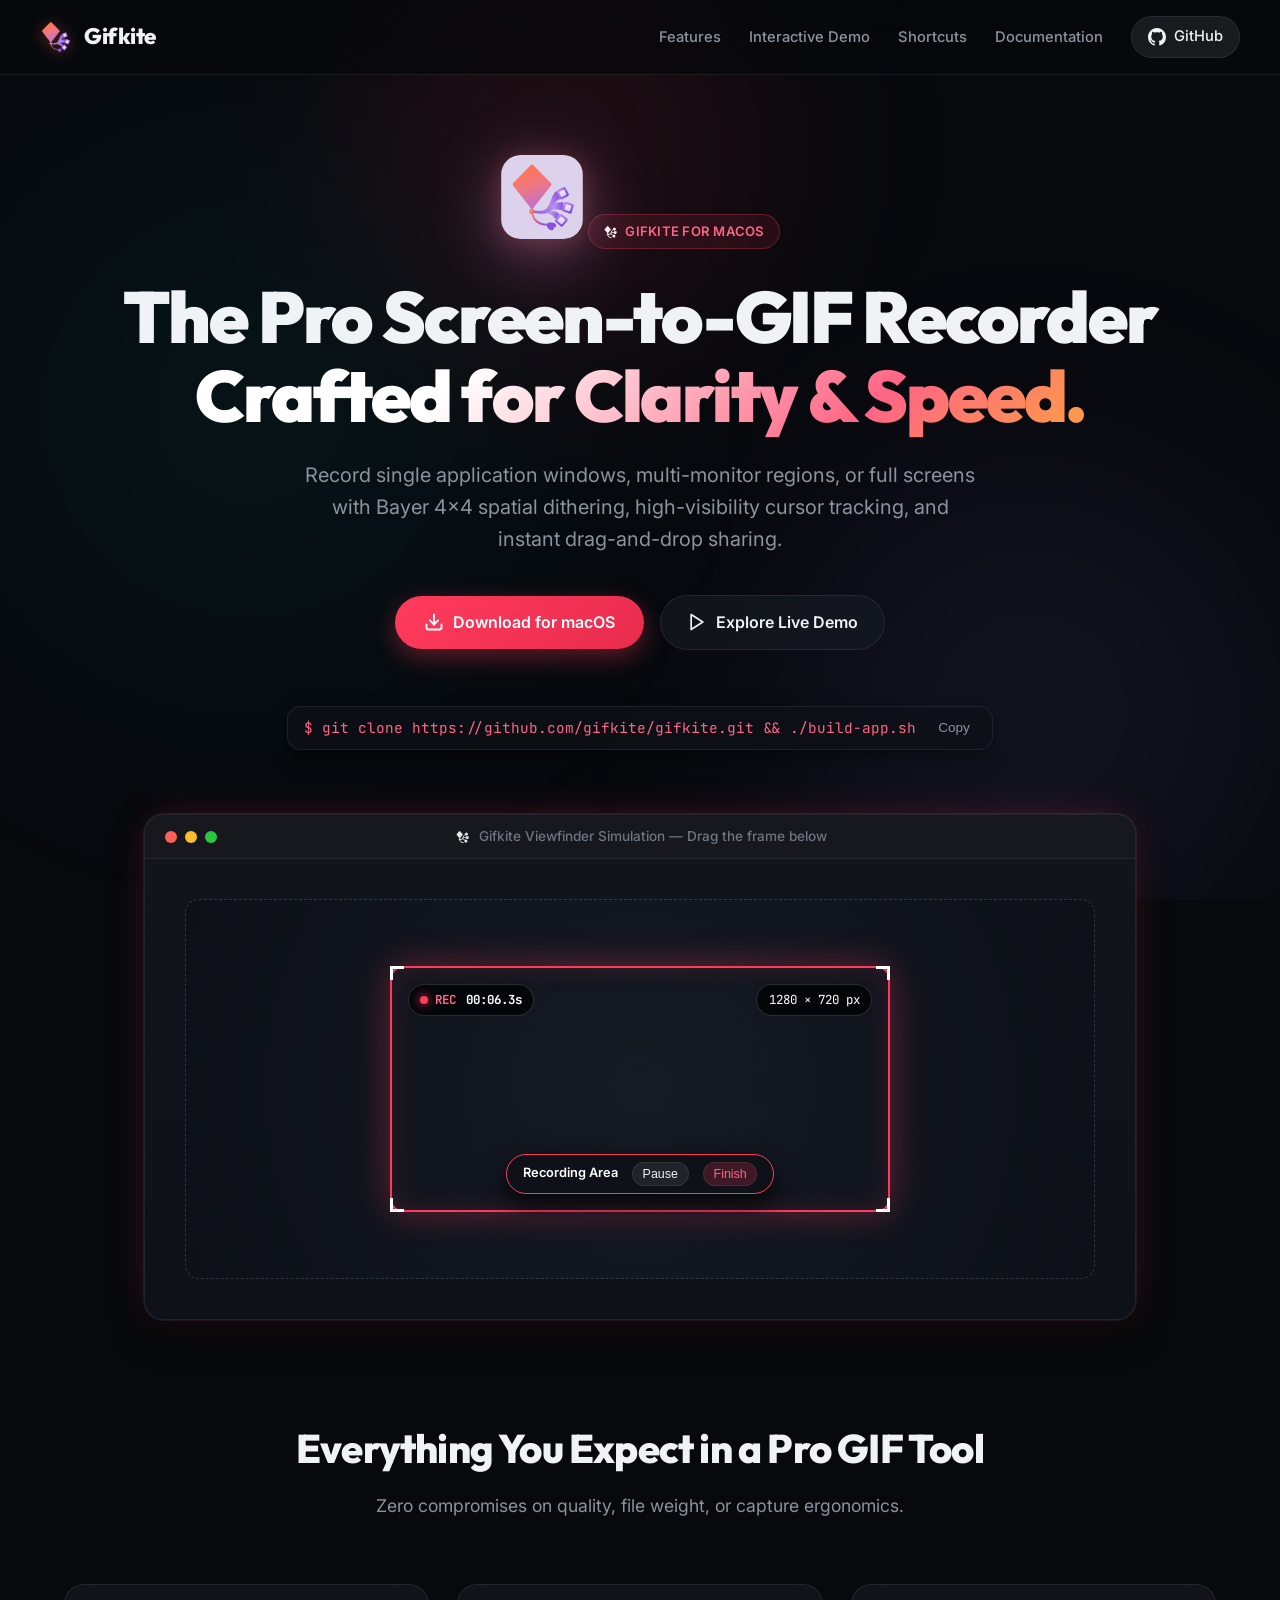
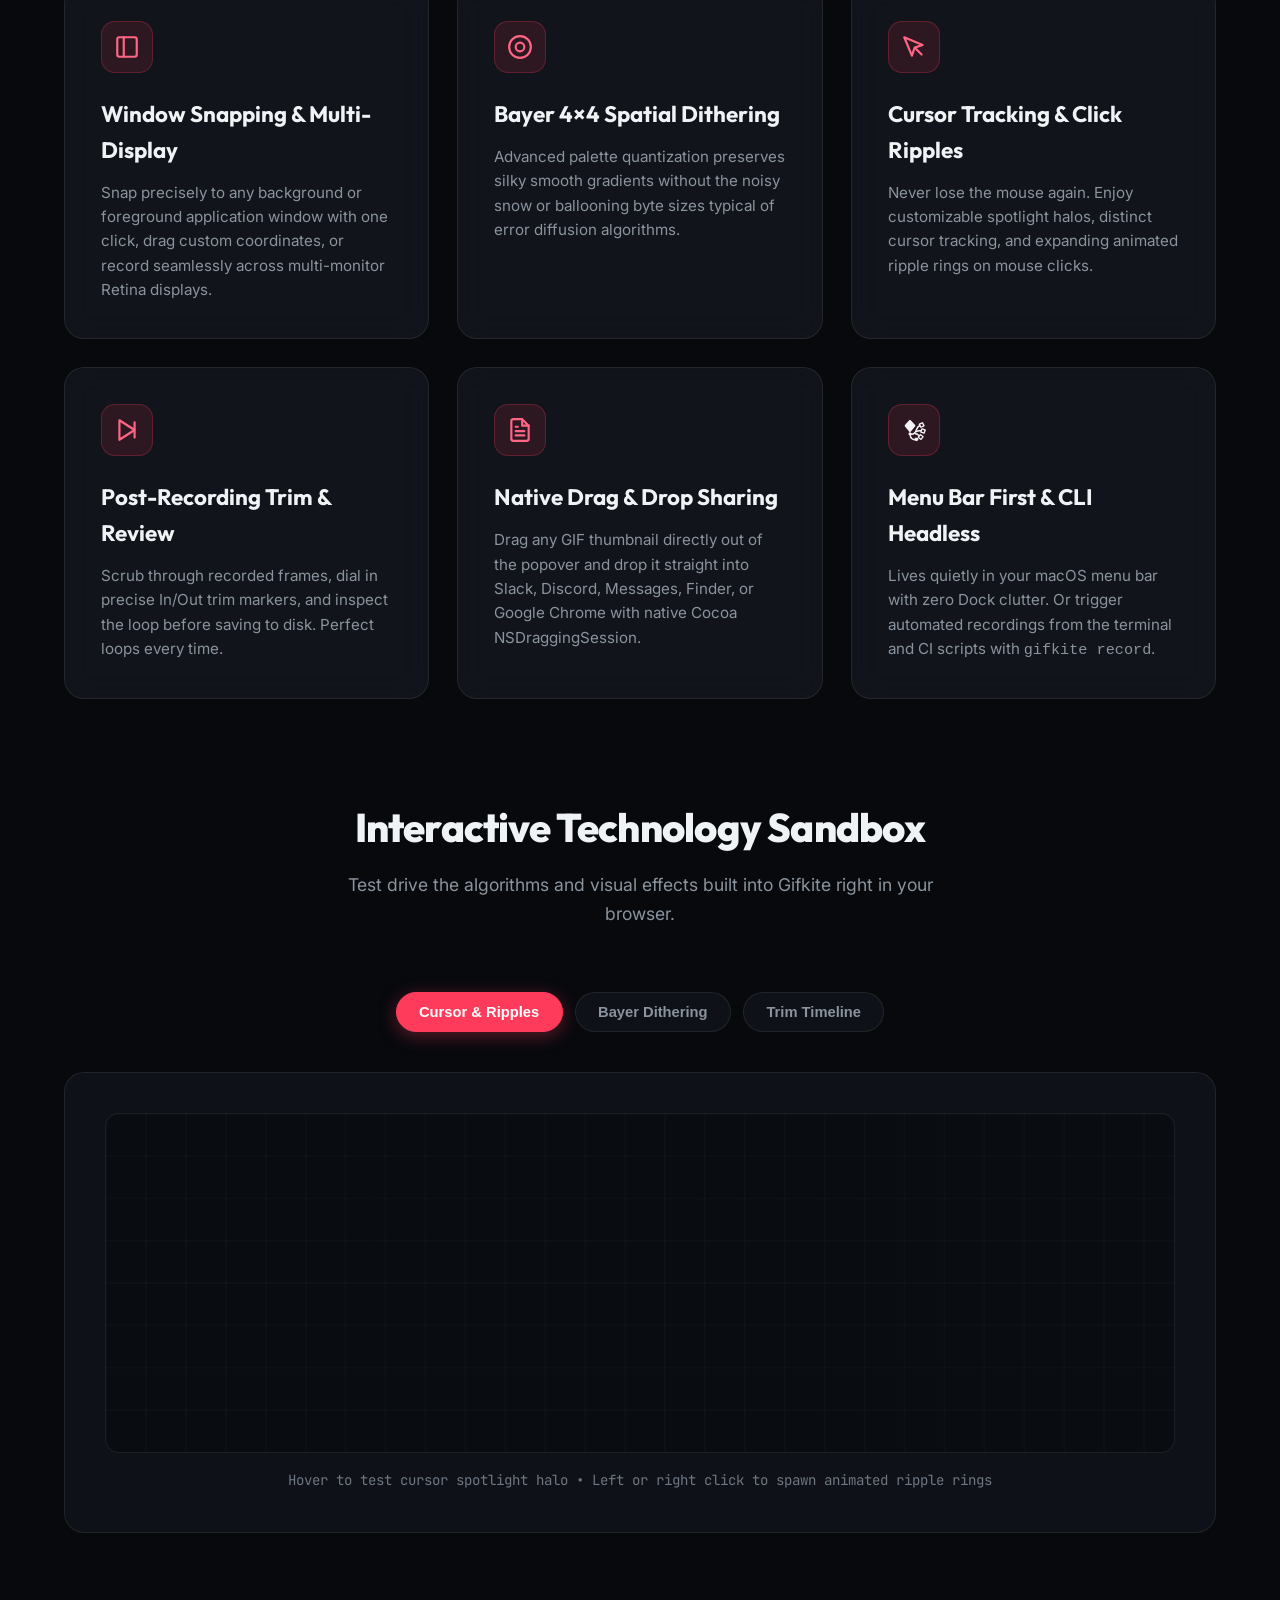
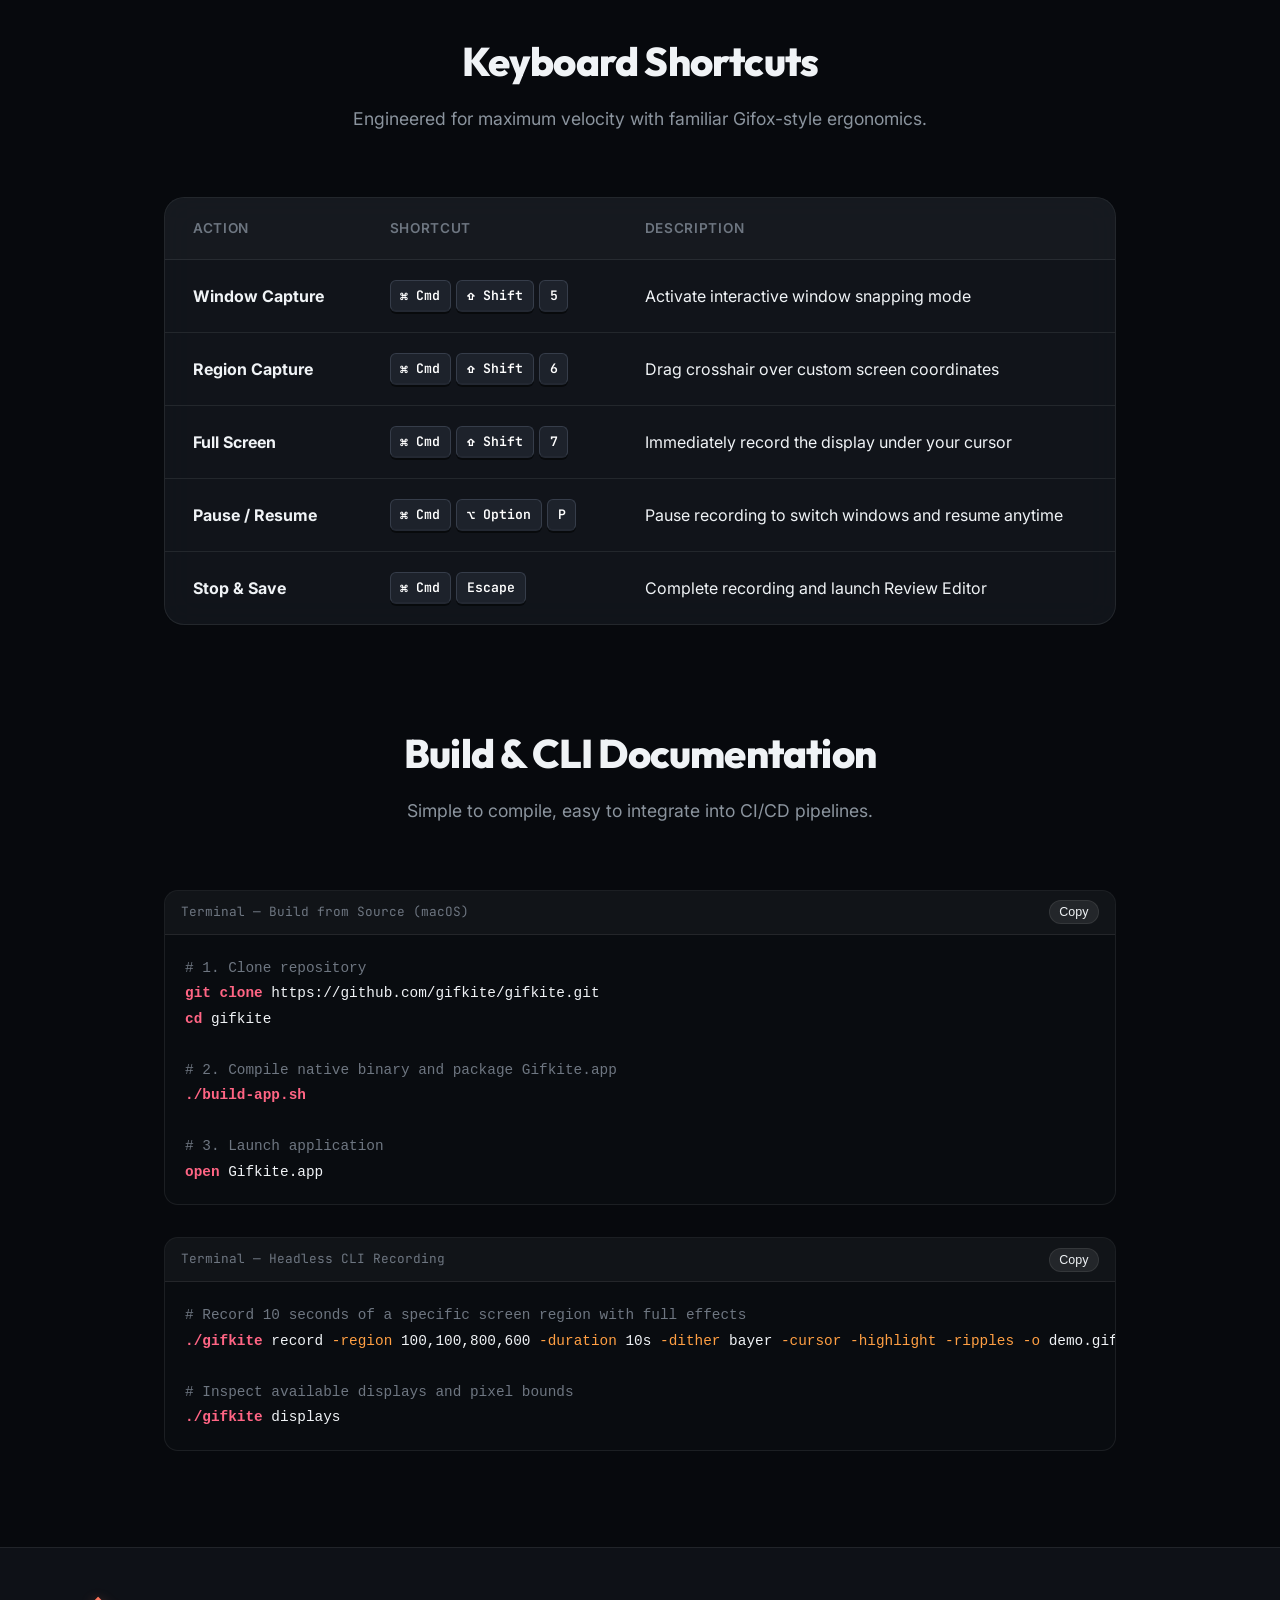
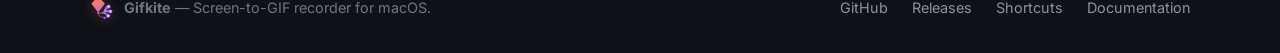
==== commit 10a16b22: "feat(branding): integrate official Gifkite logos, app icon, and menu bar template" ====
--- a/docs/index.html
+++ b/docs/index.html
@@ -10,7 +10,9 @@
   <meta property="og:description" content="Capture app windows, custom regions, and full screens into smooth, lightweight GIFs.">
   <meta property="og:type" content="website">
   <meta property="og:url" content="https://gifkite.github.io/gifkite/">
-  <link rel="icon" type="image/svg+xml" href="data:image/svg+xml,%3Csvg xmlns='http://www.w3.org/2000/svg' viewBox='0 0 32 32'%3E%3Cpath fill='%23ff3b5c' d='M16 2 L28 14 L16 30 L4 14 Z'/%3E%3Ccircle cx='16' cy='15' r='5' fill='%23fff'/%3E%3C/svg%3E">
+  <meta property="og:image" content="https://gifkite.github.io/gifkite/assets/gifkite-logo-dark.svg">
+  <link rel="icon" type="image/svg+xml" href="assets/gifkite-mark.svg">
+  <link rel="apple-touch-icon" href="assets/gifkite-app-icon.svg">
   <link rel="stylesheet" href="style.css">
   <script defer src="app.js"></script>
 </head>
@@ -27,11 +29,7 @@
   <header class="site-nav">
     <div class="nav-container">
       <a href="#" class="logo-group" id="nav-logo">
-        <div class="logo-icon" aria-hidden="true">
-          <svg viewBox="0 0 24 24">
-            <polygon points="12 2 22 12 12 22 2 12"/>
-          </svg>
-        </div>
+        <img src="assets/gifkite-mark.svg" alt="Gifkite logo" class="nav-logo-mark" width="32" height="32">
         <span>Gifkite</span>
       </a>
 
@@ -56,8 +54,12 @@
 
   <!-- Hero Section -->
   <section class="hero" id="hero-section">
+    <div class="hero-icon-container">
+      <img src="assets/gifkite-app-icon.svg" alt="Gifkite App Icon" class="hero-app-icon" width="84" height="84">
+    </div>
+
     <div class="badge-pill">
-      <span class="beacon-dot"></span>
+      <img src="assets/gifkite-menubar-template-small.svg" class="badge-menubar-icon" alt="" width="14" height="14">
       <span>Gifkite for macOS</span>
     </div>
 
@@ -106,10 +108,7 @@
           <span class="dot-green"></span>
         </div>
         <div class="window-title">
-          <svg width="14" height="14" viewBox="0 0 24 24" fill="none" stroke="currentColor" stroke-width="2">
-            <rect x="2" y="2" width="20" height="20" rx="4"/>
-            <circle cx="12" cy="12" r="3" fill="#ff3b5c"/>
-          </svg>
+          <img src="assets/gifkite-menubar-template-small.svg" width="14" height="14" alt="" class="window-title-icon">
           <span>Gifkite Viewfinder Simulation — Drag the frame below</span>
         </div>
         <div style="width: 50px;"></div>
@@ -217,10 +216,7 @@
       <!-- Feature 6 -->
       <article class="feature-card">
         <div class="feature-icon-wrapper">
-          <svg width="26" height="26" viewBox="0 0 24 24" fill="none" stroke="currentColor" stroke-width="2" stroke-linecap="round" stroke-linejoin="round">
-            <circle cx="12" cy="12" r="3"/>
-            <path d="M19.4 15a1.65 1.65 0 0 0 .33 1.82l.06.06a2 2 0 0 1 0 2.83 2 2 0 0 1-2.83 0l-.06-.06a1.65 1.65 0 0 0-1.82-.33 1.65 1.65 0 0 0-1 1.51V21a2 2 0 0 1-2 2 2 2 0 0 1-2-2v-.09A1.65 1.65 0 0 0 9 19.4a1.65 1.65 0 0 0-1.82.33l-.06.06a2 2 0 0 1-2.83 0 2 2 0 0 1 0-2.83l.06-.06a1.65 1.65 0 0 0 .33-1.82 1.65 1.65 0 0 0-1.51-1H3a2 2 0 0 1-2-2 2 2 0 0 1 2-2h.09A1.65 1.65 0 0 0 4.6 9a1.65 1.65 0 0 0-.33-1.82l-.06-.06a2 2 0 0 1 0-2.83 2 2 0 0 1 2.83 0l.06.06a1.65 1.65 0 0 0 1.82.33H9a1.65 1.65 0 0 0 1-1.51V3a2 2 0 0 1 2-2 2 2 0 0 1 2 2v.09a1.65 1.65 0 0 0 1 1.51 1.65 1.65 0 0 0 1.82-.33l.06-.06a2 2 0 0 1 2.83 0 2 2 0 0 1 0 2.83l-.06.06a1.65 1.65 0 0 0-.33 1.82V9a1.65 1.65 0 0 0 1.51 1H21a2 2 0 0 1 2 2 2 2 0 0 1-2 2h-.09a1.65 1.65 0 0 0-1.51 1z"/>
-          </svg>
+          <img src="assets/gifkite-menubar-template.svg" width="24" height="24" alt="Menu Bar Icon" class="feature-menubar-icon">
         </div>
         <h3>Menu Bar First &amp; CLI Headless</h3>
         <p>Lives quietly in your macOS menu bar with zero Dock clutter. Or trigger automated recordings from the terminal and CI scripts with <code>gifkite record</code>.</p>
@@ -378,7 +374,8 @@
   <footer class="site-footer">
     <div class="footer-content">
       <div class="footer-brand">
-        <strong>Gifkite</strong> — Screen-to-GIF recorder for macOS.
+        <img src="assets/gifkite-mark.svg" alt="Gifkite" width="24" height="24" class="footer-mark">
+        <span><strong>Gifkite</strong> — Screen-to-GIF recorder for macOS.</span>
       </div>
       <div class="footer-links">
         <a href="https://github.com/gifkite/gifkite" target="_blank" rel="noopener noreferrer">GitHub</a>
--- a/docs/style.css
+++ b/docs/style.css
@@ -123,21 +123,15 @@
   letter-spacing: -0.02em;
 }
 
-.logo-icon {
+.nav-logo-mark {
   width: 32px;
   height: 32px;
-  background: linear-gradient(135deg, var(--coral-primary), var(--amber-accent));
-  border-radius: 9px;
-  display: flex;
-  align-items: center;
-  justify-content: center;
-  box-shadow: 0 4px 14px var(--coral-glow);
-}
-
-.logo-icon svg {
-  width: 18px;
-  height: 18px;
-  fill: #fff;
+  filter: drop-shadow(0 2px 8px rgba(255, 118, 86, 0.4));
+  transition: transform 0.25s cubic-bezier(0.16, 1, 0.3, 1);
+}
+
+.logo-group:hover .nav-logo-mark {
+  transform: translateY(-2px) rotate(4deg) scale(1.08);
 }
 
 .nav-links {
@@ -186,6 +180,30 @@
   margin: 5rem auto 4rem;
   padding: 0 1.5rem;
   text-align: center;
+}
+
+.hero-icon-container {
+  margin-bottom: 1.25rem;
+  display: inline-block;
+}
+
+.hero-app-icon {
+  width: 84px;
+  height: 84px;
+  border-radius: 20px;
+  filter: drop-shadow(0 16px 36px rgba(184, 108, 214, 0.38)) drop-shadow(0 4px 12px rgba(255, 118, 86, 0.28));
+  transition: transform 0.35s cubic-bezier(0.16, 1, 0.3, 1), filter 0.35s cubic-bezier(0.16, 1, 0.3, 1);
+  animation: hero-float 4.5s ease-in-out infinite;
+}
+
+.hero-app-icon:hover {
+  transform: translateY(-6px) scale(1.06);
+  filter: drop-shadow(0 22px 48px rgba(184, 108, 214, 0.5)) drop-shadow(0 8px 18px rgba(255, 118, 86, 0.35));
+}
+
+@keyframes hero-float {
+  0%, 100% { transform: translateY(0); }
+  50% { transform: translateY(-8px); }
 }
 
 .badge-pill {
@@ -202,6 +220,22 @@
   margin-bottom: 1.75rem;
   letter-spacing: 0.02em;
   text-transform: uppercase;
+}
+
+.badge-menubar-icon {
+  filter: brightness(0) invert(1);
+  opacity: 0.95;
+}
+
+.window-title-icon {
+  filter: brightness(0) invert(1);
+  opacity: 0.9;
+  margin-right: 2px;
+}
+
+.feature-menubar-icon {
+  filter: brightness(0) invert(1);
+  opacity: 0.95;
 }
 
 .beacon-dot {
@@ -848,6 +882,16 @@
   gap: 1.5rem;
 }
 
+.footer-brand {
+  display: flex;
+  align-items: center;
+  gap: 0.6rem;
+}
+
+.footer-mark {
+  filter: drop-shadow(0 2px 6px rgba(255, 118, 86, 0.3));
+}
+
 .footer-links {
   display: flex;
   gap: 1.5rem;
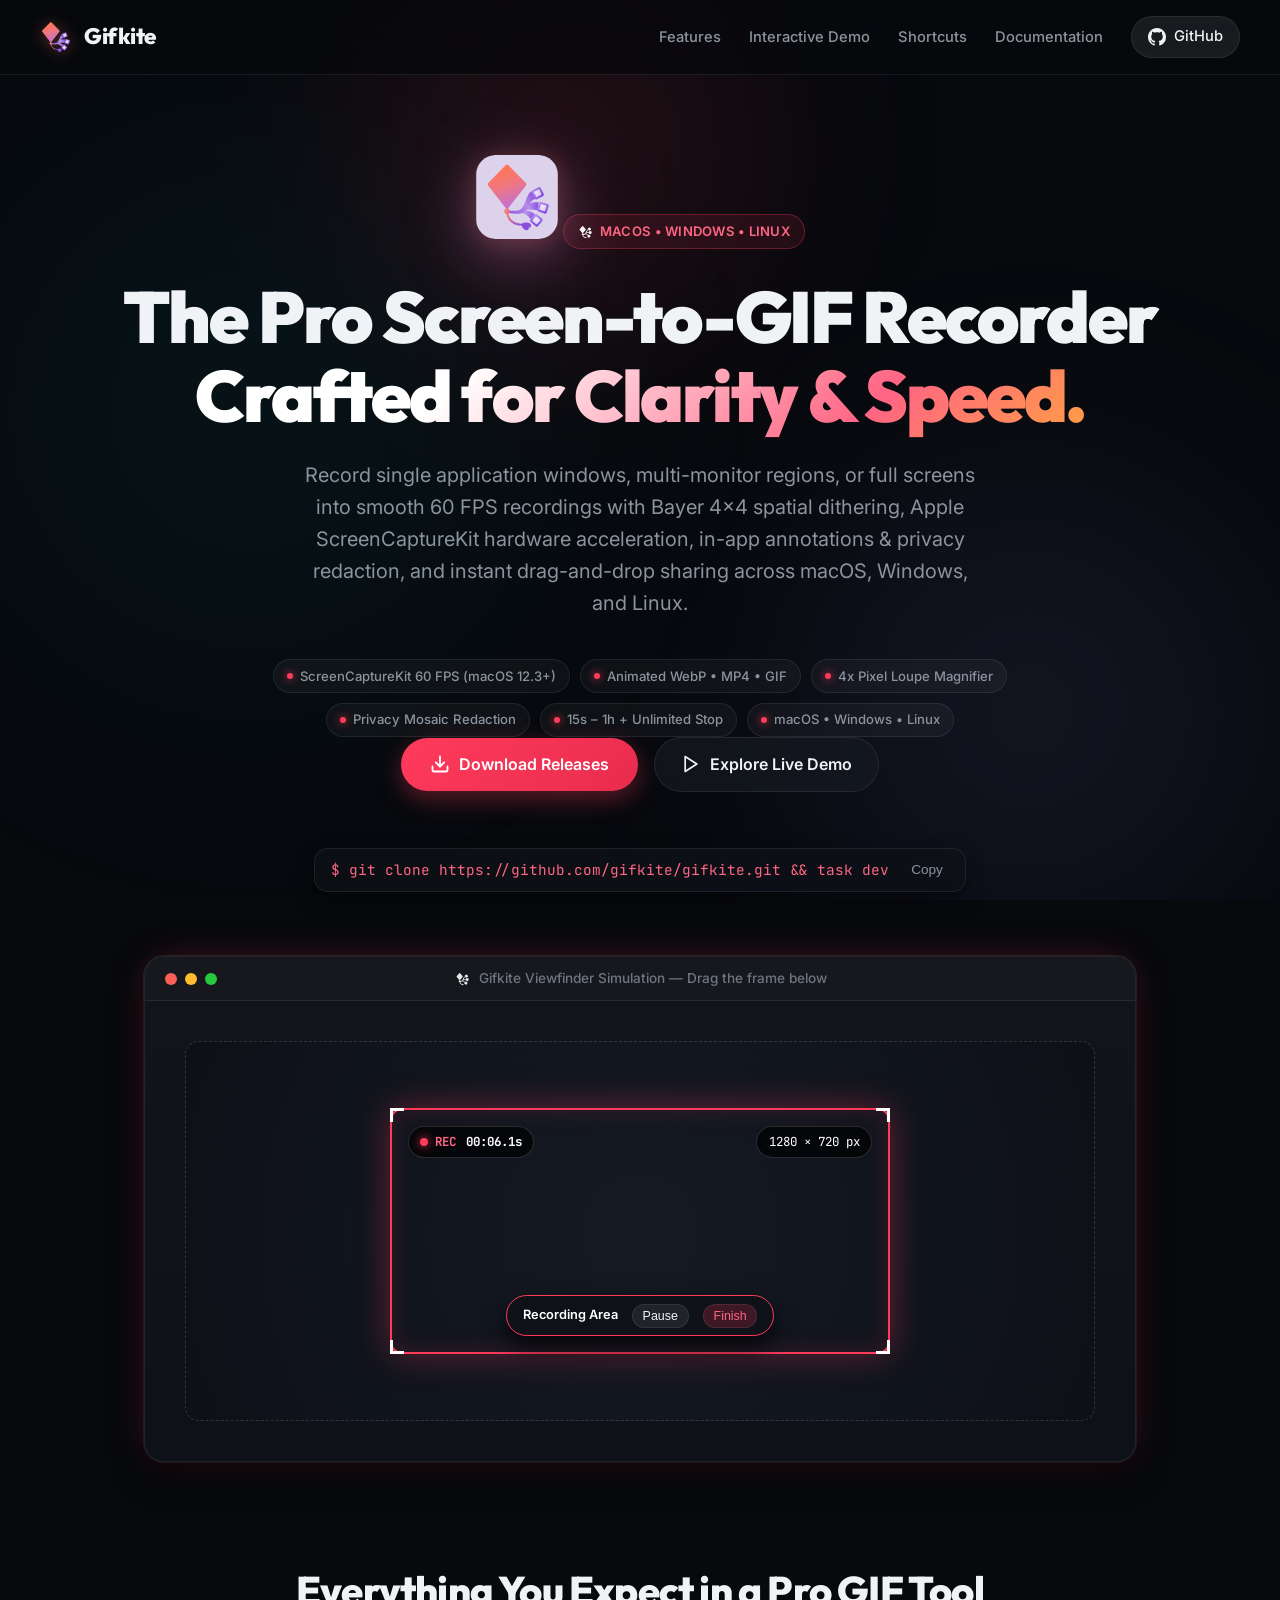
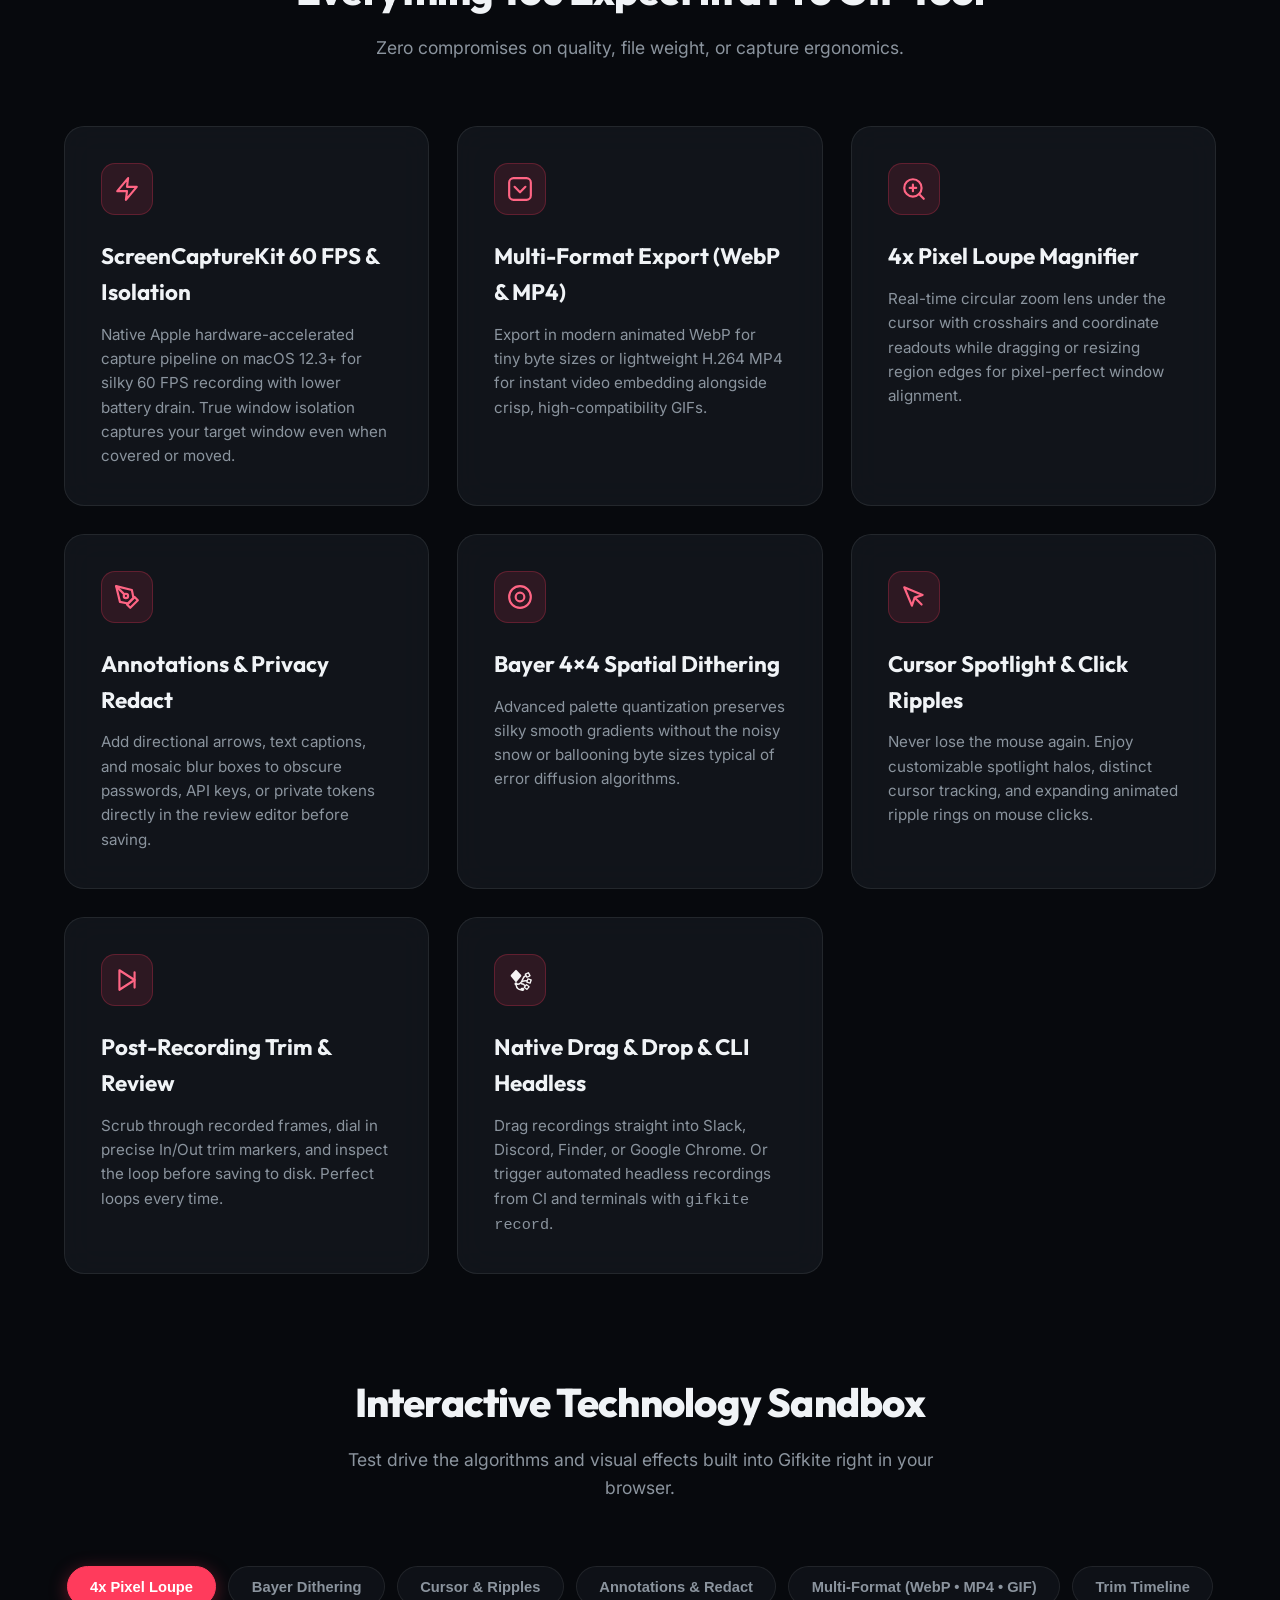
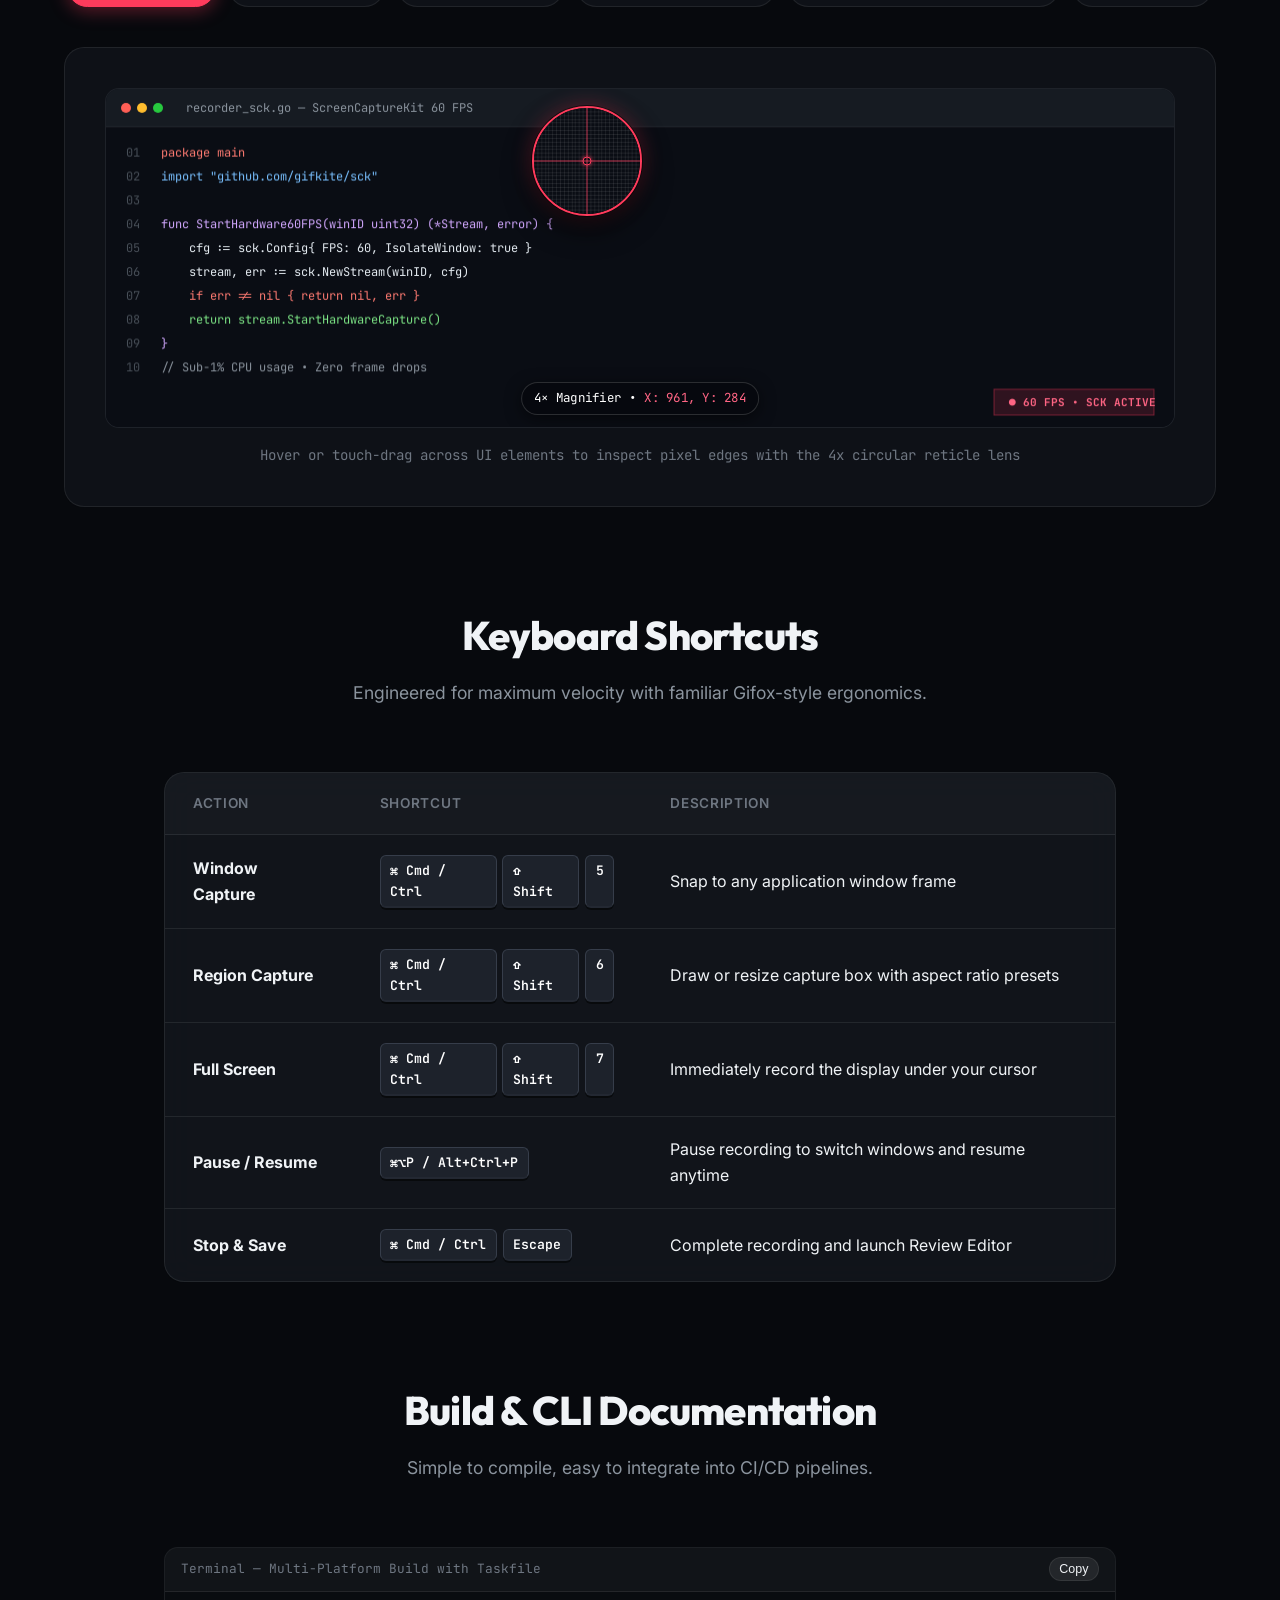
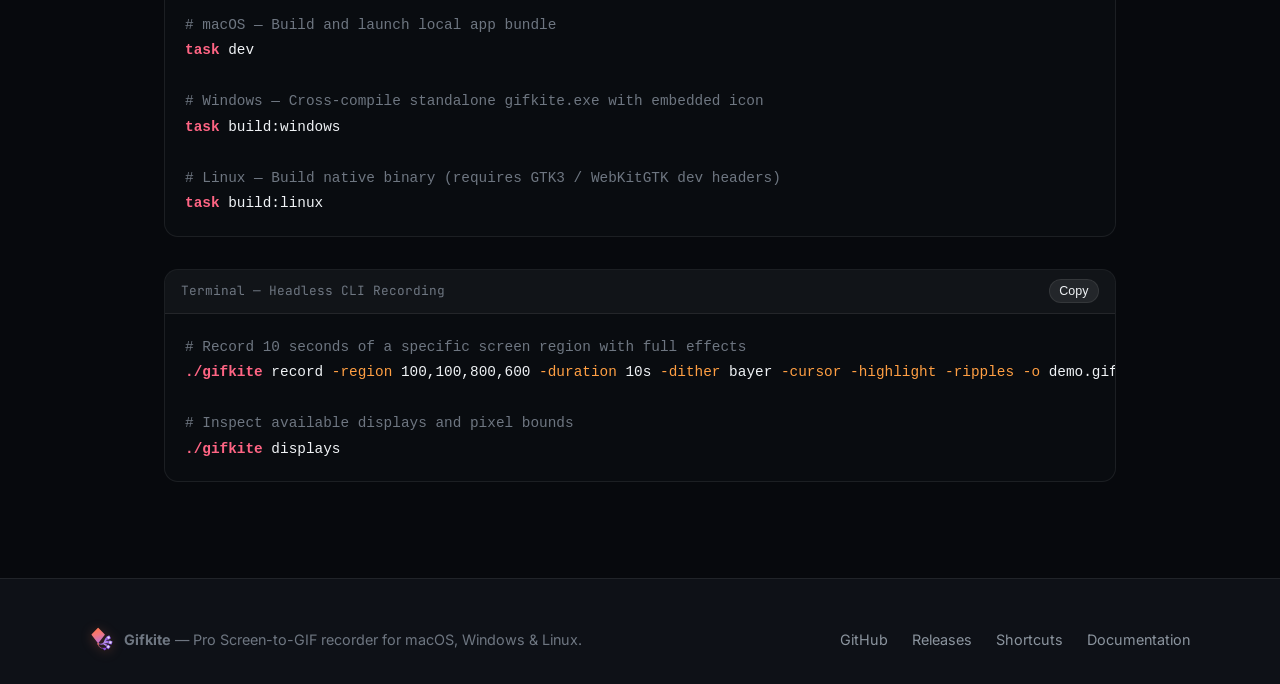
==== commit 1ad7f016: "feat: add support for WebP and MP4 recording formats, window selection, and annotations" ====
--- a/docs/index.html
+++ b/docs/index.html
@@ -1,16 +1,21 @@
 <!doctype html>
 <html lang="en">
 <head>
+  <base href="./">
   <meta charset="utf-8">
   <meta name="viewport" content="width=device-width, initial-scale=1.0">
-  <title>Gifkite — Pro Screen-to-GIF Recorder for macOS</title>
-  <meta name="description" content="Gifkite is a fast, lightweight Gifox-style menu bar screen-to-GIF recorder for macOS with Bayer dithering, cursor spotlighting, trim editor, and drag-and-drop sharing.">
-  <meta name="keywords" content="Gifkite, screen recorder, GIF recorder, macOS menu bar app, Gifox alternative, dithering, screen capture">
-  <meta property="og:title" content="Gifkite — Pro Screen-to-GIF Recorder for macOS">
-  <meta property="og:description" content="Capture app windows, custom regions, and full screens into smooth, lightweight GIFs.">
+  <title>Gifkite — Pro Screen-to-GIF, WebP &amp; MP4 Recorder for macOS, Windows &amp; Linux</title>
+  <meta name="description" content="Gifkite is a fast, high-performance screen recorder with Apple ScreenCaptureKit 60 FPS capture, Bayer 4×4 spatial dithering, 4x pixel loupe magnifier, in-app annotations &amp; privacy redaction, and multi-format export to GIF, animated WebP, and MP4.">
+  <meta name="keywords" content="Gifkite, screen recorder, GIF recorder, WebP recorder, MP4 recorder, ScreenCaptureKit, 60 FPS, macOS menu bar app, Windows system tray, Linux, Bayer dithering, pixel loupe, screen capture">
+  <meta property="og:title" content="Gifkite — Pro Screen Recorder for macOS, Windows &amp; Linux">
+  <meta property="og:description" content="Capture isolated windows and regions into 60 FPS recordings with 4x pixel loupe, Bayer dithering, privacy redaction, and multi-format export to GIF, WebP, and MP4.">
   <meta property="og:type" content="website">
   <meta property="og:url" content="https://gifkite.github.io/gifkite/">
   <meta property="og:image" content="https://gifkite.github.io/gifkite/assets/gifkite-logo-dark.svg">
+  <meta name="theme-color" content="#07090d">
+  <link rel="preconnect" href="https://fonts.googleapis.com">
+  <link rel="preconnect" href="https://fonts.gstatic.com" crossorigin>
+  <link href="https://fonts.googleapis.com/css2?family=Inter:wght@400;500;600;700;800&family=JetBrains+Mono:wght@400;500;600&family=Outfit:wght@500;600;700;800;900&display=swap" rel="stylesheet">
   <link rel="icon" type="image/svg+xml" href="assets/gifkite-mark.svg">
   <link rel="apple-touch-icon" href="assets/gifkite-app-icon.svg">
   <link rel="stylesheet" href="style.css">
@@ -60,7 +65,7 @@
 
     <div class="badge-pill">
       <img src="assets/gifkite-menubar-template-small.svg" class="badge-menubar-icon" alt="" width="14" height="14">
-      <span>Gifkite for macOS</span>
+      <span>macOS • Windows • Linux</span>
     </div>
 
     <h1>
@@ -69,8 +74,17 @@
     </h1>
 
     <p class="lead">
-      Record single application windows, multi-monitor regions, or full screens with Bayer 4×4 spatial dithering, high-visibility cursor tracking, and instant drag-and-drop sharing.
+      Record single application windows, multi-monitor regions, or full screens into smooth 60 FPS recordings with Bayer 4×4 spatial dithering, Apple ScreenCaptureKit hardware acceleration, in-app annotations &amp; privacy redaction, and instant drag-and-drop sharing across macOS, Windows, and Linux.
     </p>
+
+    <div class="hero-pills">
+      <span class="hero-pill-item"><span class="pill-dot"></span>ScreenCaptureKit 60 FPS (macOS 12.3+)</span>
+      <span class="hero-pill-item"><span class="pill-dot"></span>Animated WebP • MP4 • GIF</span>
+      <span class="hero-pill-item"><span class="pill-dot"></span>4x Pixel Loupe Magnifier</span>
+      <span class="hero-pill-item"><span class="pill-dot"></span>Privacy Mosaic Redaction</span>
+      <span class="hero-pill-item"><span class="pill-dot"></span>15s – 1h + Unlimited Stop</span>
+      <span class="hero-pill-item"><span class="pill-dot"></span>macOS • Windows • Linux</span>
+    </div>
 
     <div class="hero-actions">
       <a href="https://github.com/gifkite/gifkite/releases" class="btn-primary" id="hero-download-btn">
@@ -79,7 +93,7 @@
           <polyline points="7 10 12 15 17 10"></polyline>
           <line x1="12" y1="15" x2="12" y2="3"></line>
         </svg>
-        <span>Download for macOS</span>
+        <span>Download Releases</span>
       </a>
 
       <a href="#playground" class="btn-secondary" id="hero-try-btn">
@@ -91,8 +105,8 @@
     </div>
 
     <div class="install-bar" id="install-bar">
-      <span>$ git clone https://github.com/gifkite/gifkite.git &amp;&amp; ./build-app.sh</span>
-      <button data-copy="git clone https://github.com/gifkite/gifkite.git && cd gifkite && ./build-app.sh" title="Copy command" aria-label="Copy clone command">
+      <span>$ git clone https://github.com/gifkite/gifkite.git &amp;&amp; task dev</span>
+      <button data-copy="git clone https://github.com/gifkite/gifkite.git && cd gifkite && task dev" title="Copy command" aria-label="Copy clone command">
         Copy
       </button>
     </div>
@@ -154,15 +168,54 @@
       <article class="feature-card">
         <div class="feature-icon-wrapper">
           <svg width="26" height="26" viewBox="0 0 24 24" fill="none" stroke="currentColor" stroke-width="2" stroke-linecap="round" stroke-linejoin="round">
-            <rect x="3" y="3" width="18" height="18" rx="2" ry="2"/>
-            <line x1="9" y1="3" x2="9" y2="21"/>
-          </svg>
-        </div>
-        <h3>Window Snapping &amp; Multi-Display</h3>
-        <p>Snap precisely to any background or foreground application window with one click, drag custom coordinates, or record seamlessly across multi-monitor Retina displays.</p>
+            <polygon points="13 2 3 14 12 14 11 22 21 10 12 10 13 2"/>
+          </svg>
+        </div>
+        <h3>ScreenCaptureKit 60 FPS &amp; Isolation</h3>
+        <p>Native Apple hardware-accelerated capture pipeline on macOS 12.3+ for silky 60 FPS recording with lower battery drain. True window isolation captures your target window even when covered or moved.</p>
       </article>
 
       <!-- Feature 2 -->
+      <article class="feature-card">
+        <div class="feature-icon-wrapper">
+          <svg width="26" height="26" viewBox="0 0 24 24" fill="none" stroke="currentColor" stroke-width="2" stroke-linecap="round" stroke-linejoin="round">
+            <rect x="2" y="2" width="20" height="20" rx="4"/>
+            <path d="M7 10l5 5 5-5"/>
+          </svg>
+        </div>
+        <h3>Multi-Format Export (WebP &amp; MP4)</h3>
+        <p>Export in modern animated WebP for tiny byte sizes or lightweight H.264 MP4 for instant video embedding alongside crisp, high-compatibility GIFs.</p>
+      </article>
+
+      <!-- Feature 3 -->
+      <article class="feature-card">
+        <div class="feature-icon-wrapper">
+          <svg width="26" height="26" viewBox="0 0 24 24" fill="none" stroke="currentColor" stroke-width="2" stroke-linecap="round" stroke-linejoin="round">
+            <circle cx="11" cy="11" r="8"/>
+            <line x1="21" y1="21" x2="16.65" y2="16.65"/>
+            <line x1="11" y1="8" x2="11" y2="14"/>
+            <line x1="8" y1="11" x2="14" y2="11"/>
+          </svg>
+        </div>
+        <h3>4x Pixel Loupe Magnifier</h3>
+        <p>Real-time circular zoom lens under the cursor with crosshairs and coordinate readouts while dragging or resizing region edges for pixel-perfect window alignment.</p>
+      </article>
+
+      <!-- Feature 4 -->
+      <article class="feature-card">
+        <div class="feature-icon-wrapper">
+          <svg width="26" height="26" viewBox="0 0 24 24" fill="none" stroke="currentColor" stroke-width="2" stroke-linecap="round" stroke-linejoin="round">
+            <path d="M12 19l7-7 3 3-7 7-3-3z"/>
+            <path d="M18 13l-1.5-7.5L2 2l3.5 14.5L13 18l5-5z"/>
+            <path d="M2 2l7.586 7.586"/>
+            <circle cx="11" cy="11" r="2"/>
+          </svg>
+        </div>
+        <h3>Annotations &amp; Privacy Redact</h3>
+        <p>Add directional arrows, text captions, and mosaic blur boxes to obscure passwords, API keys, or private tokens directly in the review editor before saving.</p>
+      </article>
+
+      <!-- Feature 5 -->
       <article class="feature-card">
         <div class="feature-icon-wrapper">
           <svg width="26" height="26" viewBox="0 0 24 24" fill="none" stroke="currentColor" stroke-width="2" stroke-linecap="round" stroke-linejoin="round">
@@ -174,7 +227,7 @@
         <p>Advanced palette quantization preserves silky smooth gradients without the noisy snow or ballooning byte sizes typical of error diffusion algorithms.</p>
       </article>
 
-      <!-- Feature 3 -->
+      <!-- Feature 6 -->
       <article class="feature-card">
         <div class="feature-icon-wrapper">
           <svg width="26" height="26" viewBox="0 0 24 24" fill="none" stroke="currentColor" stroke-width="2" stroke-linecap="round" stroke-linejoin="round">
@@ -182,11 +235,11 @@
             <path d="M13 13l6 6"/>
           </svg>
         </div>
-        <h3>Cursor Tracking &amp; Click Ripples</h3>
+        <h3>Cursor Spotlight &amp; Click Ripples</h3>
         <p>Never lose the mouse again. Enjoy customizable spotlight halos, distinct cursor tracking, and expanding animated ripple rings on mouse clicks.</p>
       </article>
 
-      <!-- Feature 4 -->
+      <!-- Feature 7 -->
       <article class="feature-card">
         <div class="feature-icon-wrapper">
           <svg width="26" height="26" viewBox="0 0 24 24" fill="none" stroke="currentColor" stroke-width="2" stroke-linecap="round" stroke-linejoin="round">
@@ -198,28 +251,13 @@
         <p>Scrub through recorded frames, dial in precise In/Out trim markers, and inspect the loop before saving to disk. Perfect loops every time.</p>
       </article>
 
-      <!-- Feature 5 -->
-      <article class="feature-card">
-        <div class="feature-icon-wrapper">
-          <svg width="26" height="26" viewBox="0 0 24 24" fill="none" stroke="currentColor" stroke-width="2" stroke-linecap="round" stroke-linejoin="round">
-            <path d="M14 2H6a2 2 0 0 0-2 2v16a2 2 0 0 0 2 2h12a2 2 0 0 0 2-2V8z"/>
-            <polyline points="14 2 14 8 20 8"/>
-            <line x1="16" y1="13" x2="8" y2="13"/>
-            <line x1="16" y1="17" x2="8" y2="17"/>
-            <polyline points="10 9 9 9 8 9"/>
-          </svg>
-        </div>
-        <h3>Native Drag &amp; Drop Sharing</h3>
-        <p>Drag any GIF thumbnail directly out of the popover and drop it straight into Slack, Discord, Messages, Finder, or Google Chrome with native Cocoa NSDraggingSession.</p>
-      </article>
-
-      <!-- Feature 6 -->
+      <!-- Feature 8 -->
       <article class="feature-card">
         <div class="feature-icon-wrapper">
           <img src="assets/gifkite-menubar-template.svg" width="24" height="24" alt="Menu Bar Icon" class="feature-menubar-icon">
         </div>
-        <h3>Menu Bar First &amp; CLI Headless</h3>
-        <p>Lives quietly in your macOS menu bar with zero Dock clutter. Or trigger automated recordings from the terminal and CI scripts with <code>gifkite record</code>.</p>
+        <h3>Native Drag &amp; Drop &amp; CLI Headless</h3>
+        <p>Drag recordings straight into Slack, Discord, Finder, or Google Chrome. Or trigger automated headless recordings from CI and terminals with <code>gifkite record</code>.</p>
       </article>
     </div>
   </section>
@@ -232,14 +270,34 @@
     </div>
 
     <div class="demos-tabs" role="tablist">
-      <button class="tab-btn active" data-target="demo-ripples" role="tab">Cursor &amp; Ripples</button>
+      <button class="tab-btn active" data-target="demo-loupe" role="tab">4x Pixel Loupe</button>
       <button class="tab-btn" data-target="demo-dither" role="tab">Bayer Dithering</button>
+      <button class="tab-btn" data-target="demo-ripples" role="tab">Cursor &amp; Ripples</button>
+      <button class="tab-btn" data-target="demo-annot" role="tab">Annotations &amp; Redact</button>
+      <button class="tab-btn" data-target="demo-formats" role="tab">Multi-Format (WebP • MP4 • GIF)</button>
       <button class="tab-btn" data-target="demo-trim" role="tab">Trim Timeline</button>
     </div>
 
     <div class="demo-display-panel">
+      <!-- Demo: 4x Pixel Loupe Magnifier -->
+      <div class="demo-view active" id="demo-loupe">
+        <div class="loupe-sandbox-wrapper" id="loupe-container">
+          <canvas class="loupe-canvas-base" id="loupe-base-canvas"></canvas>
+          <div class="loupe-lens-overlay" id="loupe-lens">
+            <canvas class="loupe-lens-canvas" id="loupe-lens-canvas"></canvas>
+            <div class="loupe-reticle-h"></div>
+            <div class="loupe-reticle-v"></div>
+            <div class="loupe-reticle-center"></div>
+          </div>
+          <div class="loupe-hud-badge" id="loupe-hud">
+            <span>4× Magnifier</span> • <span id="loupe-coords" style="color: var(--coral-light)">X: 300, Y: 170</span>
+          </div>
+        </div>
+        <p class="sandbox-caption">Hover or touch-drag across UI elements to inspect pixel edges with the 4x circular reticle lens</p>
+      </div>
+
       <!-- Demo: Cursor Sandbox -->
-      <div class="demo-view active" id="demo-ripples">
+      <div class="demo-view" id="demo-ripples">
         <canvas class="ripple-sandbox" id="ripple-canvas"></canvas>
         <p class="sandbox-caption">Hover to test cursor spotlight halo • Left or right click to spawn animated ripple rings</p>
       </div>
@@ -286,6 +344,73 @@
         </div>
         <p class="sandbox-caption">Frame-by-frame review scrubber with dual in/out trim handles</p>
       </div>
+
+      <!-- Demo: Annotations & Redact -->
+      <div class="demo-view" id="demo-annot">
+        <div class="annot-sandbox-container">
+          <div class="annot-toolbar">
+            <div class="annot-btn-group">
+              <button class="annot-tool-btn active" data-tool="arrow">
+                <svg width="14" height="14" viewBox="0 0 24 24" fill="none" stroke="currentColor" stroke-width="2.5"><line x1="5" y1="12" x2="19" y2="12"></line><polyline points="12 5 19 12 12 19"></polyline></svg>
+                <span>Callout Arrow</span>
+              </button>
+              <button class="annot-tool-btn" data-tool="blur">
+                <svg width="14" height="14" viewBox="0 0 24 24" fill="none" stroke="currentColor" stroke-width="2.5"><rect x="3" y="3" width="18" height="18" rx="2"></rect><line x1="9" y1="3" x2="9" y2="21"></line><line x1="15" y1="3" x2="15" y2="21"></line><line x1="3" y1="9" x2="21" y2="9"></line><line x1="3" y1="15" x2="21" y2="15"></line></svg>
+                <span>Privacy Blur Redact</span>
+              </button>
+              <button class="annot-tool-btn" data-tool="caption">
+                <svg width="14" height="14" viewBox="0 0 24 24" fill="none" stroke="currentColor" stroke-width="2.5"><polygon points="12 2 2 22 8.5 22 10.5 17 13.5 17 15.5 22 22 22 12 2"></polygon></svg>
+                <span>Pill Caption</span>
+              </button>
+            </div>
+            <button class="annot-tool-btn" id="annot-reset-btn" style="color: var(--coral-light);">Reset Canvas</button>
+          </div>
+          <div class="annot-canvas-stage" id="annot-stage">
+            <canvas id="annot-canvas"></canvas>
+          </div>
+        </div>
+        <p class="sandbox-caption">Click tools to stamp arrows, add captions, or apply mosaic blur over sensitive tokens</p>
+      </div>
+
+      <!-- Demo: Multi-Format Comparison -->
+      <div class="demo-view" id="demo-formats">
+        <div class="formats-grid">
+          <div class="format-card">
+            <div class="format-card-head">
+              <span class="format-badge webp">ANIMATED WEBP</span>
+              <span class="format-metric" style="color: var(--cyan-accent); font-weight: 700;">-42% Bytes</span>
+            </div>
+            <div class="format-size-bar">
+              <div class="format-size-fill" style="width: 58%; background: var(--cyan-accent);"></div>
+            </div>
+            <p>Full 24-bit RGB truecolor fidelity with transparency. Ideal for web documentation, modern browsers, and small bundle distribution.</p>
+            <div class="format-metric">Typical size: ~410 KB • 60 FPS capable</div>
+          </div>
+          <div class="format-card">
+            <div class="format-card-head">
+              <span class="format-badge mp4">LIGHTWEIGHT MP4</span>
+              <span class="format-metric" style="color: var(--purple-accent); font-weight: 700;">H.264 Universal</span>
+            </div>
+            <div class="format-size-bar">
+              <div class="format-size-fill" style="width: 48%; background: var(--purple-accent);"></div>
+            </div>
+            <p>Universal hardware-decoded video format with instant scrubbing, audio-ready capability, and seamless embedding in Slack, GitHub, and video players.</p>
+            <div class="format-metric">Typical size: ~320 KB • Smooth 60 FPS</div>
+          </div>
+          <div class="format-card">
+            <div class="format-card-head">
+              <span class="format-badge gif">OPTIMIZED GIF</span>
+              <span class="format-metric" style="color: var(--coral-light); font-weight: 700;">Bayer 4×4 Quantized</span>
+            </div>
+            <div class="format-size-bar">
+              <div class="format-size-fill" style="width: 100%; background: var(--coral-primary);"></div>
+            </div>
+            <p>100% universal compatibility across every chat app, markdown document, and email client with crisp UI text and banding-free gradients.</p>
+            <div class="format-metric">Typical size: ~780 KB • Universal Clipboard Copy</div>
+          </div>
+        </div>
+        <p class="sandbox-caption">Toggle between GIF, WebP, and MP4 directly in Settings or the Review Studio</p>
+      </div>
     </div>
   </section>
 
@@ -307,27 +432,27 @@
       <tbody>
         <tr>
           <td><strong>Window Capture</strong></td>
-          <td><div class="key-combo"><kbd>⌘ Cmd</kbd><kbd>⇧ Shift</kbd><kbd>5</kbd></div></td>
-          <td>Activate interactive window snapping mode</td>
+          <td><div class="key-combo"><kbd>⌘ Cmd / Ctrl</kbd><kbd>⇧ Shift</kbd><kbd>5</kbd></div></td>
+          <td>Snap to any application window frame</td>
         </tr>
         <tr>
           <td><strong>Region Capture</strong></td>
-          <td><div class="key-combo"><kbd>⌘ Cmd</kbd><kbd>⇧ Shift</kbd><kbd>6</kbd></div></td>
-          <td>Drag crosshair over custom screen coordinates</td>
+          <td><div class="key-combo"><kbd>⌘ Cmd / Ctrl</kbd><kbd>⇧ Shift</kbd><kbd>6</kbd></div></td>
+          <td>Draw or resize capture box with aspect ratio presets</td>
         </tr>
         <tr>
           <td><strong>Full Screen</strong></td>
-          <td><div class="key-combo"><kbd>⌘ Cmd</kbd><kbd>⇧ Shift</kbd><kbd>7</kbd></div></td>
+          <td><div class="key-combo"><kbd>⌘ Cmd / Ctrl</kbd><kbd>⇧ Shift</kbd><kbd>7</kbd></div></td>
           <td>Immediately record the display under your cursor</td>
         </tr>
         <tr>
           <td><strong>Pause / Resume</strong></td>
-          <td><div class="key-combo"><kbd>⌘ Cmd</kbd><kbd>⌥ Option</kbd><kbd>P</kbd></div></td>
+          <td><div class="key-combo"><kbd>⌘⌥P / Alt+Ctrl+P</kbd></div></td>
           <td>Pause recording to switch windows and resume anytime</td>
         </tr>
         <tr>
           <td><strong>Stop &amp; Save</strong></td>
-          <td><div class="key-combo"><kbd>⌘ Cmd</kbd><kbd>Escape</kbd></div></td>
+          <td><div class="key-combo"><kbd>⌘ Cmd / Ctrl</kbd><kbd>Escape</kbd></div></td>
           <td>Complete recording and launch Review Editor</td>
         </tr>
       </tbody>
@@ -343,18 +468,17 @@
 
     <div class="docs-code-block">
       <div class="code-header">
-        <span>Terminal — Build from Source (macOS)</span>
-        <button class="vf-btn-action" data-copy="git clone https://github.com/gifkite/gifkite.git&#10;cd gifkite&#10;./build-app.sh">Copy</button>
-      </div>
-      <pre><code><span class="token-comment"># 1. Clone repository</span>
-<span class="token-cmd">git clone</span> https://github.com/gifkite/gifkite.git
-<span class="token-cmd">cd</span> gifkite
-
-<span class="token-comment"># 2. Compile native binary and package Gifkite.app</span>
-<span class="token-cmd">./build-app.sh</span>
-
-<span class="token-comment"># 3. Launch application</span>
-<span class="token-cmd">open</span> Gifkite.app</code></pre>
+        <span>Terminal — Multi-Platform Build with Taskfile</span>
+        <button class="vf-btn-action" data-copy="task dev">Copy</button>
+      </div>
+      <pre><code><span class="token-comment"># macOS — Build and launch local app bundle</span>
+<span class="token-cmd">task</span> dev
+
+<span class="token-comment"># Windows — Cross-compile standalone gifkite.exe with embedded icon</span>
+<span class="token-cmd">task</span> build:windows
+
+<span class="token-comment"># Linux — Build native binary (requires GTK3 / WebKitGTK dev headers)</span>
+<span class="token-cmd">task</span> build:linux</code></pre>
     </div>
 
     <div class="docs-code-block" style="margin-top: 2rem;">
@@ -375,7 +499,7 @@
     <div class="footer-content">
       <div class="footer-brand">
         <img src="assets/gifkite-mark.svg" alt="Gifkite" width="24" height="24" class="footer-mark">
-        <span><strong>Gifkite</strong> — Screen-to-GIF recorder for macOS.</span>
+        <span><strong>Gifkite</strong> — Pro Screen-to-GIF recorder for macOS, Windows &amp; Linux.</span>
       </div>
       <div class="footer-links">
         <a href="https://github.com/gifkite/gifkite" target="_blank" rel="noopener noreferrer">GitHub</a>
--- a/docs/style.css
+++ b/docs/style.css
@@ -1,5 +1,3 @@
-@import url('https://fonts.googleapis.com/css2?family=Inter:wght@300;400;500;600;700&family=JetBrains+Mono:wght@400;500;600&family=Outfit:wght@400;500;600;700;800;900&display=swap');
-
 :root {
   --bg-deep: #07090d;
   --bg-surface: #0e1117;
@@ -19,8 +17,8 @@
   --text-muted: #8b949e;
   --text-dim: #6e7681;
 
-  --font-sans: 'Inter', -apple-system, BlinkMacSystemFont, 'Segoe UI', Roboto, sans-serif;
-  --font-heading: 'Outfit', sans-serif;
+  --font-sans: 'Inter', system-ui, -apple-system, BlinkMacSystemFont, 'Segoe UI', Roboto, Helvetica, Arial, sans-serif;
+  --font-heading: 'Outfit', system-ui, -apple-system, BlinkMacSystemFont, 'Segoe UI', Roboto, sans-serif;
   --font-mono: 'JetBrains Mono', SFMono-Regular, Menlo, Monaco, Consolas, monospace;
 
   --radius-sm: 8px;
@@ -915,3 +913,287 @@
   .hero-actions { flex-direction: column; }
   .btn-primary, .btn-secondary { width: 100%; justify-content: center; }
 }
+
+/* Feature Badges & Chips in Hero */
+.hero-pills {
+  display: flex;
+  flex-wrap: wrap;
+  justify-content: center;
+  gap: 0.6rem;
+  margin: 1.5rem auto 0;
+  max-width: 840px;
+}
+
+.hero-pill-item {
+  display: inline-flex;
+  align-items: center;
+  gap: 0.4rem;
+  padding: 0.35rem 0.85rem;
+  border-radius: var(--radius-full);
+  background: rgba(255, 255, 255, 0.04);
+  border: 1px solid var(--border-subtle);
+  font-size: 0.82rem;
+  font-weight: 500;
+  color: var(--text-muted);
+  backdrop-filter: blur(8px);
+}
+
+.hero-pill-item .pill-dot {
+  width: 6px;
+  height: 6px;
+  border-radius: 50%;
+  background: var(--coral-primary);
+  box-shadow: 0 0 8px var(--coral-primary);
+}
+
+/* 4x Pixel Loupe Interactive Simulator */
+.loupe-sandbox-wrapper {
+  position: relative;
+  width: 100%;
+  height: 340px;
+  background: #0b0f17;
+  border-radius: var(--radius-md);
+  border: 1px solid var(--border-subtle);
+  overflow: hidden;
+  cursor: crosshair;
+  touch-action: none;
+}
+
+.loupe-canvas-base {
+  width: 100%;
+  height: 100%;
+  display: block;
+}
+
+.loupe-lens-overlay {
+  position: absolute;
+  width: 110px;
+  height: 110px;
+  border-radius: 50%;
+  border: 2.5px solid var(--coral-primary);
+  box-shadow: 0 0 0 1px rgba(0, 0, 0, 0.6), 0 12px 28px rgba(0, 0, 0, 0.7), 0 0 20px var(--coral-glow);
+  pointer-events: none;
+  overflow: hidden;
+  display: none;
+  background: #000;
+  z-index: 20;
+}
+
+.loupe-lens-overlay.active {
+  display: block;
+}
+
+.loupe-lens-canvas {
+  width: 100%;
+  height: 100%;
+  display: block;
+  image-rendering: pixelated;
+  image-rendering: crisp-edges;
+}
+
+.loupe-reticle-h, .loupe-reticle-v {
+  position: absolute;
+  background: rgba(255, 59, 92, 0.7);
+  pointer-events: none;
+}
+
+.loupe-reticle-h {
+  left: 0;
+  right: 0;
+  top: 50%;
+  height: 1px;
+  transform: translateY(-0.5px);
+}
+
+.loupe-reticle-v {
+  top: 0;
+  bottom: 0;
+  left: 50%;
+  width: 1px;
+  transform: translateX(-0.5px);
+}
+
+.loupe-reticle-center {
+  position: absolute;
+  top: 50%;
+  left: 50%;
+  width: 9px;
+  height: 9px;
+  transform: translate(-50%, -50%);
+  border: 1.5px solid #ff3b5c;
+  border-radius: 50%;
+  box-shadow: 0 0 4px rgba(255, 59, 92, 0.8);
+  pointer-events: none;
+}
+
+.loupe-hud-badge {
+  position: absolute;
+  bottom: 12px;
+  left: 50%;
+  transform: translateX(-50%);
+  background: rgba(7, 9, 13, 0.85);
+  border: 1px solid rgba(255, 255, 255, 0.15);
+  padding: 0.35rem 0.75rem;
+  border-radius: var(--radius-full);
+  font-family: var(--font-mono);
+  font-size: 0.78rem;
+  color: #fff;
+  letter-spacing: 0.02em;
+  display: flex;
+  align-items: center;
+  gap: 0.5rem;
+  box-shadow: 0 4px 16px rgba(0, 0, 0, 0.5);
+  pointer-events: none;
+}
+
+/* Annotations & Redaction Interactive Demo */
+.annot-sandbox-container {
+  display: flex;
+  flex-direction: column;
+  gap: 1rem;
+}
+
+.annot-toolbar {
+  display: flex;
+  align-items: center;
+  justify-content: space-between;
+  background: rgba(255, 255, 255, 0.03);
+  border: 1px solid var(--border-subtle);
+  border-radius: var(--radius-sm);
+  padding: 0.5rem 0.75rem;
+  flex-wrap: wrap;
+  gap: 0.5rem;
+}
+
+.annot-btn-group {
+  display: flex;
+  align-items: center;
+  gap: 0.4rem;
+}
+
+.annot-tool-btn {
+  background: rgba(255, 255, 255, 0.05);
+  border: 1px solid var(--border-subtle);
+  color: var(--text-muted);
+  padding: 0.45rem 0.85rem;
+  border-radius: var(--radius-sm);
+  font-size: 0.82rem;
+  font-weight: 500;
+  cursor: pointer;
+  display: inline-flex;
+  align-items: center;
+  gap: 0.4rem;
+  transition: all 0.2s ease;
+}
+
+.annot-tool-btn:hover {
+  color: var(--text-main);
+  background: rgba(255, 255, 255, 0.08);
+}
+
+.annot-tool-btn.active {
+  background: rgba(255, 59, 92, 0.15);
+  border-color: var(--coral-primary);
+  color: var(--coral-light);
+  font-weight: 600;
+}
+
+.annot-canvas-stage {
+  width: 100%;
+  height: 300px;
+  background: #090c10;
+  border-radius: var(--radius-md);
+  border: 1px solid var(--border-subtle);
+  position: relative;
+  overflow: hidden;
+  cursor: crosshair;
+}
+
+canvas#annot-canvas {
+  width: 100%;
+  height: 100%;
+  display: block;
+}
+
+/* Multi-Format Comparison Cards */
+.formats-grid {
+  display: grid;
+  grid-template-columns: repeat(auto-fit, minmax(260px, 1fr));
+  gap: 1.25rem;
+  margin-top: 1rem;
+}
+
+.format-card {
+  background: rgba(255, 255, 255, 0.03);
+  border: 1px solid var(--border-subtle);
+  border-radius: var(--radius-md);
+  padding: 1.5rem;
+  display: flex;
+  flex-direction: column;
+  gap: 0.75rem;
+  position: relative;
+  transition: transform 0.2s, border-color 0.2s;
+}
+
+.format-card:hover {
+  transform: translateY(-3px);
+  border-color: rgba(255, 255, 255, 0.18);
+}
+
+.format-card-head {
+  display: flex;
+  align-items: center;
+  justify-content: space-between;
+}
+
+.format-badge {
+  font-family: var(--font-mono);
+  font-weight: 700;
+  font-size: 0.85rem;
+  padding: 0.25rem 0.6rem;
+  border-radius: 6px;
+  letter-spacing: 0.04em;
+}
+
+.format-badge.gif {
+  background: rgba(255, 59, 92, 0.15);
+  color: var(--coral-light);
+  border: 1px solid rgba(255, 59, 92, 0.3);
+}
+
+.format-badge.webp {
+  background: rgba(0, 210, 211, 0.15);
+  color: var(--cyan-accent);
+  border: 1px solid rgba(0, 210, 211, 0.3);
+}
+
+.format-badge.mp4 {
+  background: rgba(156, 136, 255, 0.15);
+  color: var(--purple-accent);
+  border: 1px solid rgba(156, 136, 255, 0.3);
+}
+
+.format-metric {
+  font-family: var(--font-mono);
+  font-size: 0.85rem;
+  color: var(--text-muted);
+}
+
+.format-size-bar {
+  height: 8px;
+  background: rgba(255, 255, 255, 0.08);
+  border-radius: 4px;
+  overflow: hidden;
+  margin: 0.25rem 0;
+}
+
+.format-size-fill {
+  height: 100%;
+  border-radius: 4px;
+}
+
+.format-card p {
+  font-size: 0.88rem;
+  color: var(--text-muted);
+  line-height: 1.5;
+}
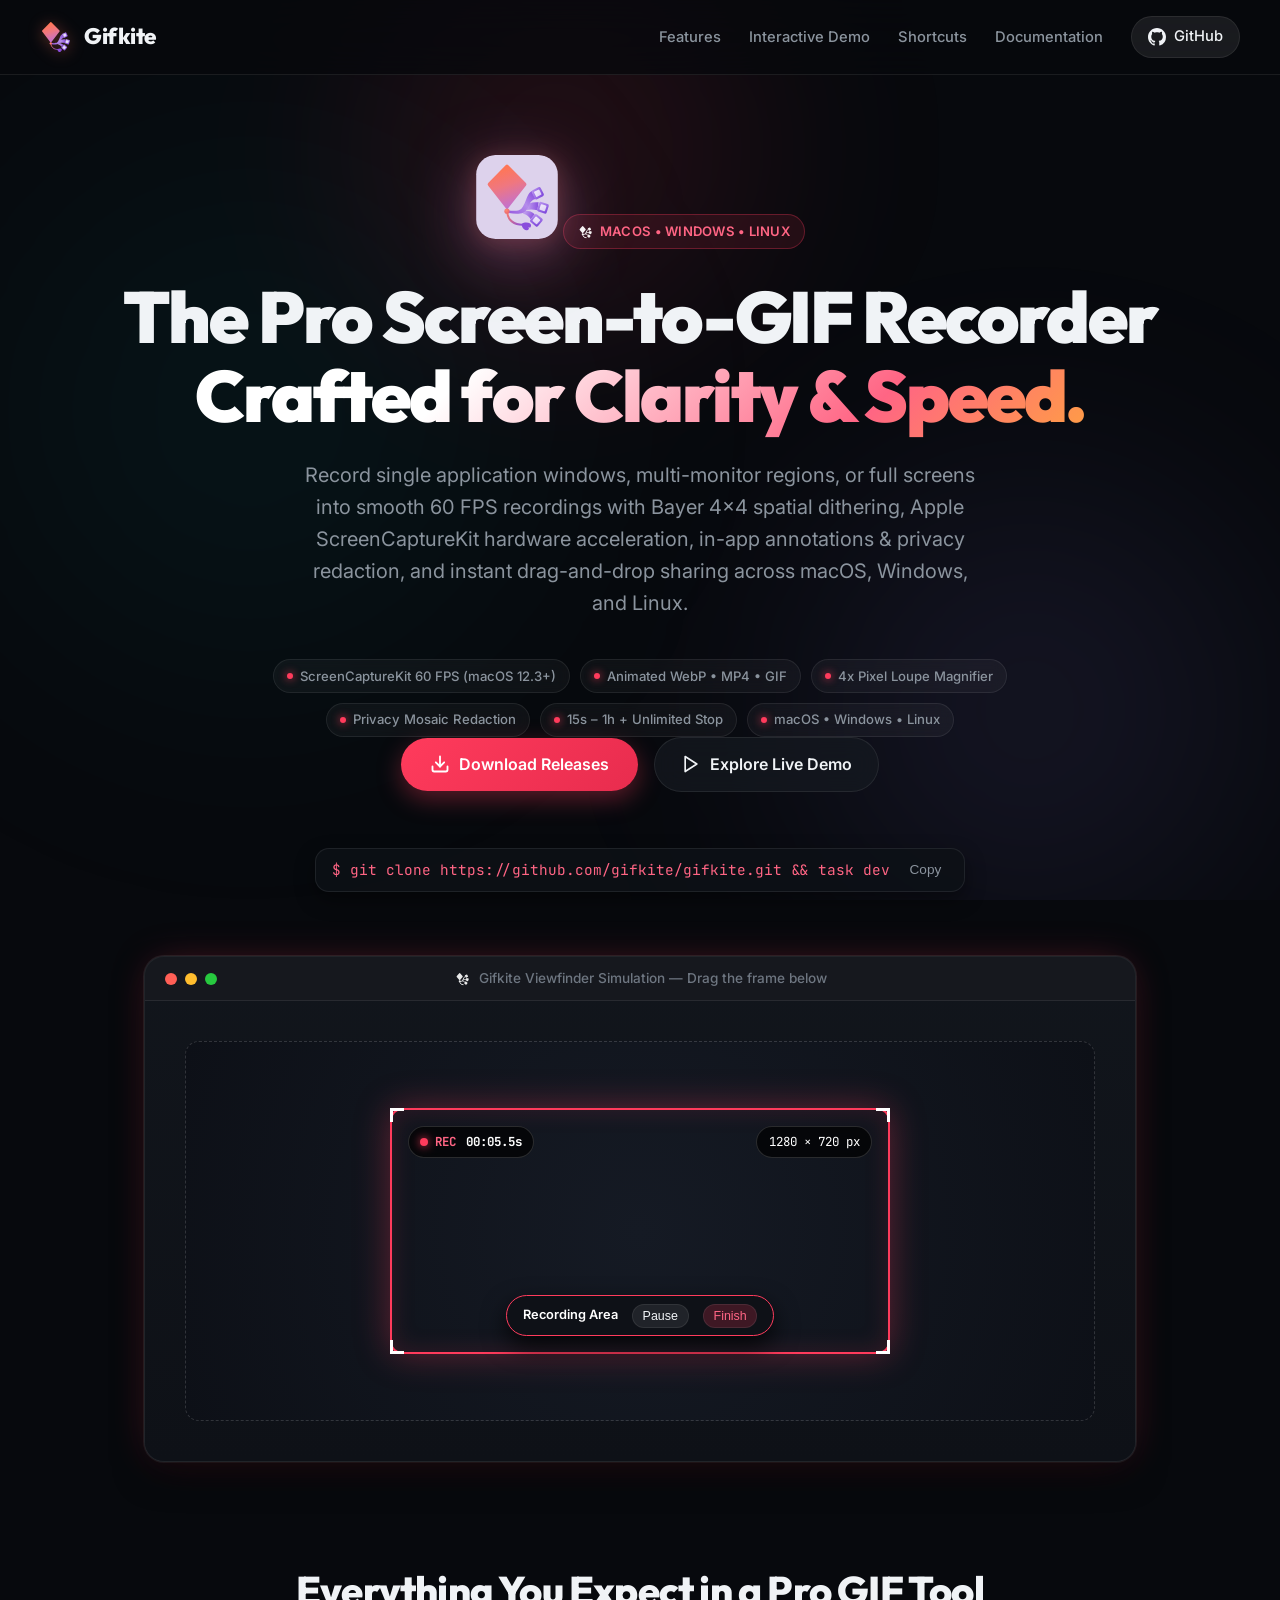
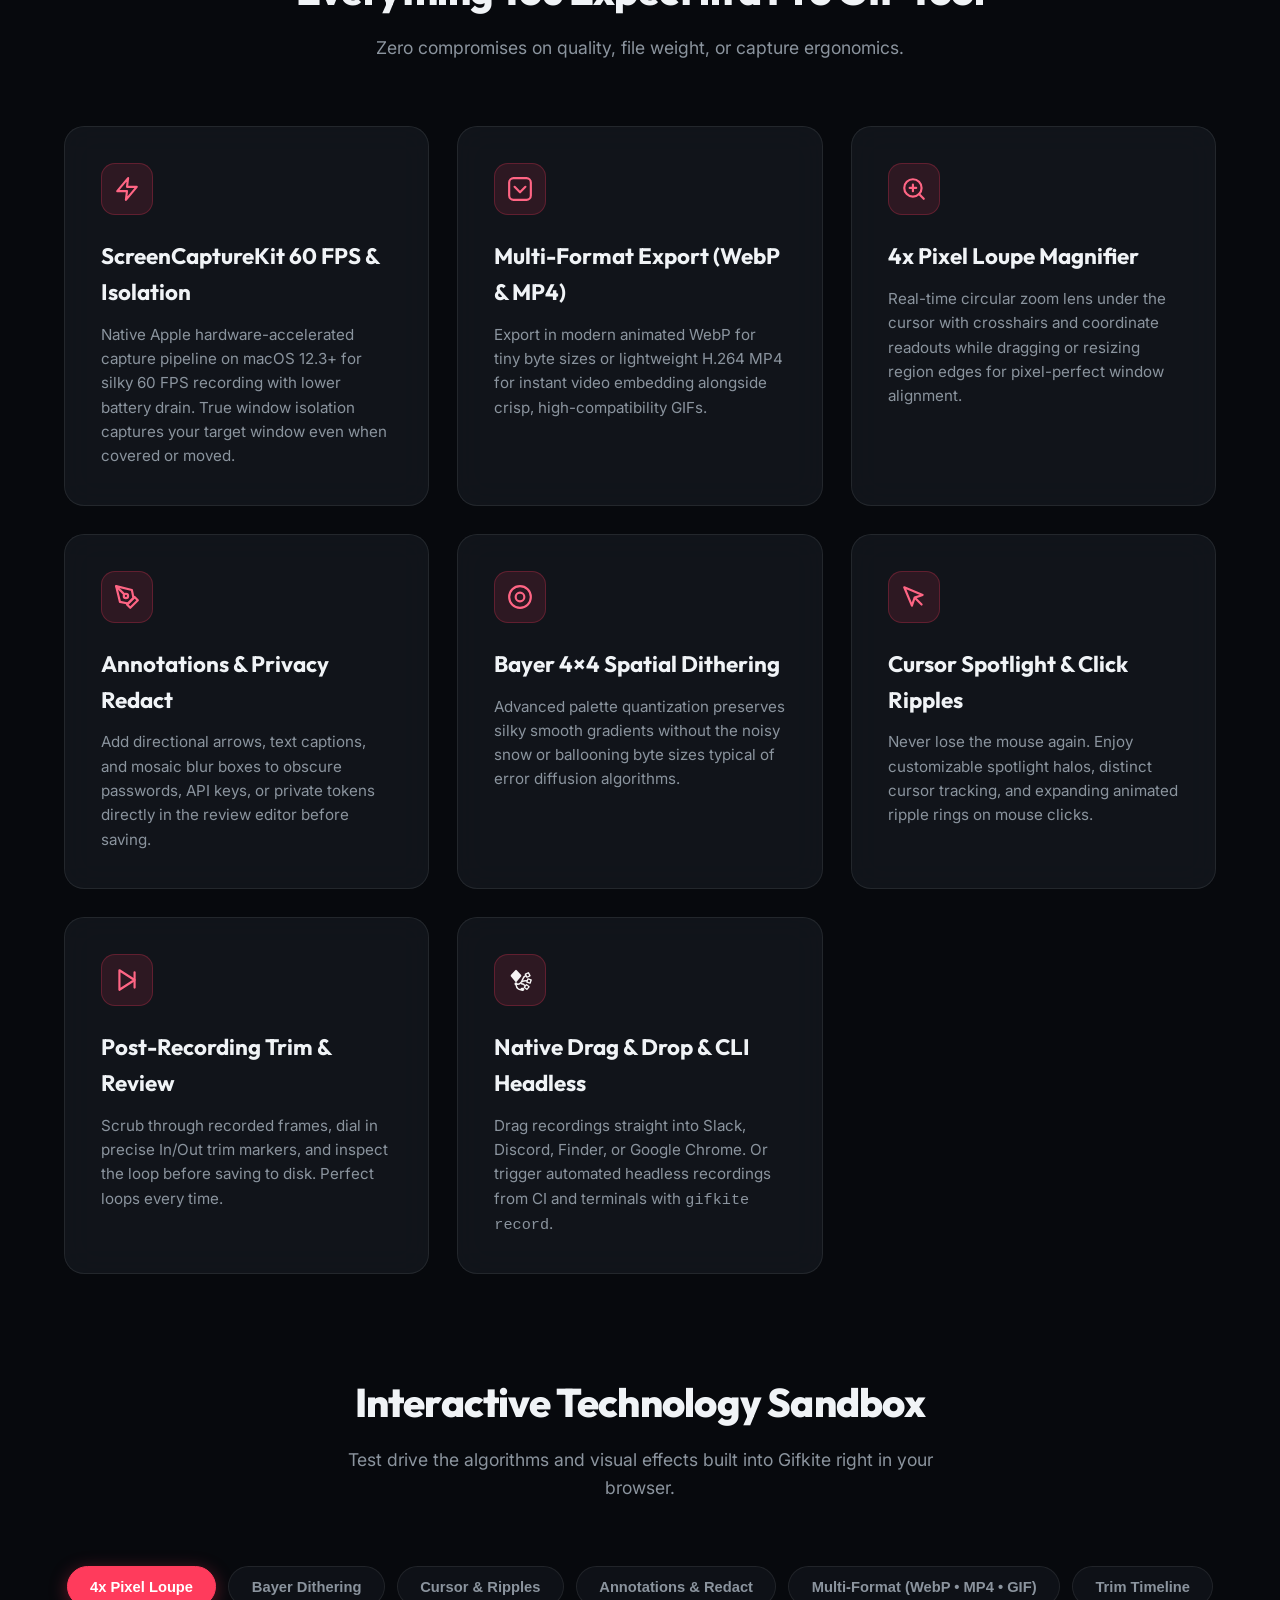
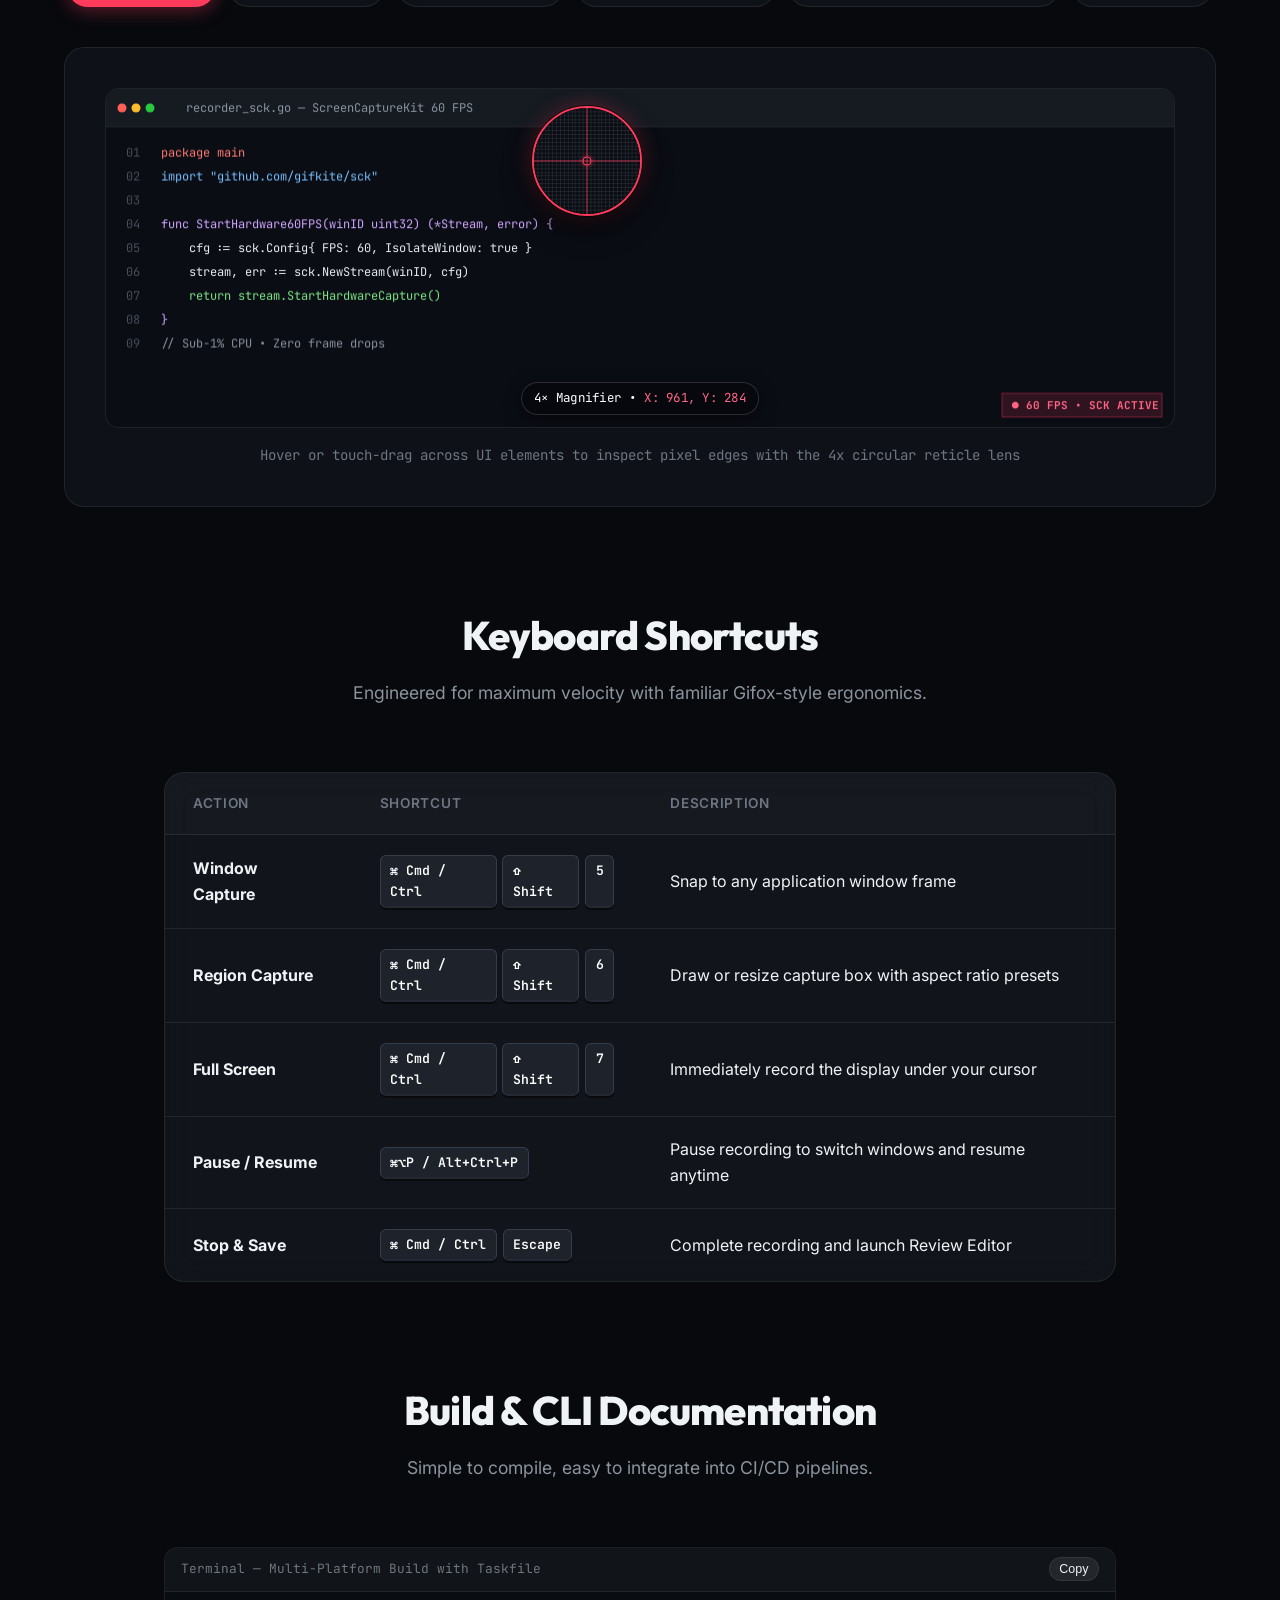
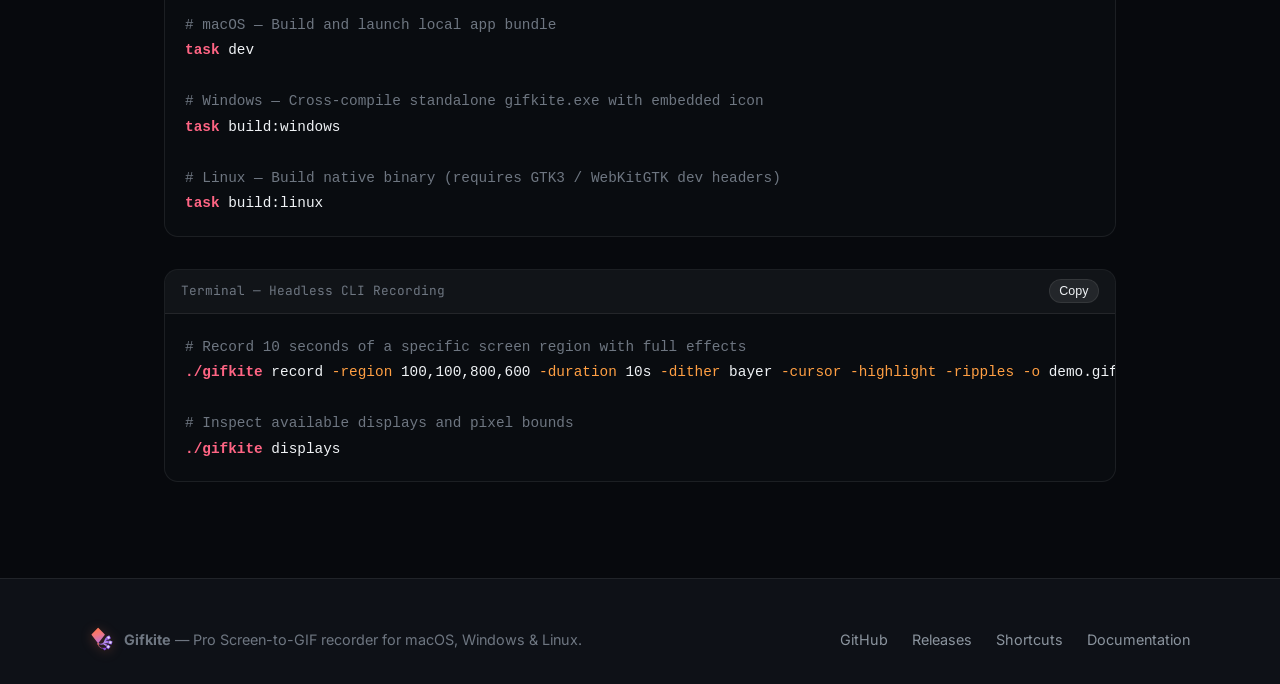
==== commit 32d8362d: "fix(docs): resolve mobile viewport overflow, canvas zero-width, and touch gestures" ====
--- a/docs/index.html
+++ b/docs/index.html
@@ -421,42 +421,44 @@
       <p>Engineered for maximum velocity with familiar Gifox-style ergonomics.</p>
     </div>
 
-    <table class="shortcuts-table">
-      <thead>
-        <tr>
-          <th>Action</th>
-          <th>Shortcut</th>
-          <th>Description</th>
-        </tr>
-      </thead>
-      <tbody>
-        <tr>
-          <td><strong>Window Capture</strong></td>
-          <td><div class="key-combo"><kbd>⌘ Cmd / Ctrl</kbd><kbd>⇧ Shift</kbd><kbd>5</kbd></div></td>
-          <td>Snap to any application window frame</td>
-        </tr>
-        <tr>
-          <td><strong>Region Capture</strong></td>
-          <td><div class="key-combo"><kbd>⌘ Cmd / Ctrl</kbd><kbd>⇧ Shift</kbd><kbd>6</kbd></div></td>
-          <td>Draw or resize capture box with aspect ratio presets</td>
-        </tr>
-        <tr>
-          <td><strong>Full Screen</strong></td>
-          <td><div class="key-combo"><kbd>⌘ Cmd / Ctrl</kbd><kbd>⇧ Shift</kbd><kbd>7</kbd></div></td>
-          <td>Immediately record the display under your cursor</td>
-        </tr>
-        <tr>
-          <td><strong>Pause / Resume</strong></td>
-          <td><div class="key-combo"><kbd>⌘⌥P / Alt+Ctrl+P</kbd></div></td>
-          <td>Pause recording to switch windows and resume anytime</td>
-        </tr>
-        <tr>
-          <td><strong>Stop &amp; Save</strong></td>
-          <td><div class="key-combo"><kbd>⌘ Cmd / Ctrl</kbd><kbd>Escape</kbd></div></td>
-          <td>Complete recording and launch Review Editor</td>
-        </tr>
-      </tbody>
-    </table>
+    <div class="shortcuts-table-wrapper">
+      <table class="shortcuts-table">
+        <thead>
+          <tr>
+            <th>Action</th>
+            <th>Shortcut</th>
+            <th>Description</th>
+          </tr>
+        </thead>
+        <tbody>
+          <tr>
+            <td><strong>Window Capture</strong></td>
+            <td><div class="key-combo"><kbd>⌘ Cmd / Ctrl</kbd><kbd>⇧ Shift</kbd><kbd>5</kbd></div></td>
+            <td>Snap to any application window frame</td>
+          </tr>
+          <tr>
+            <td><strong>Region Capture</strong></td>
+            <td><div class="key-combo"><kbd>⌘ Cmd / Ctrl</kbd><kbd>⇧ Shift</kbd><kbd>6</kbd></div></td>
+            <td>Draw or resize capture box with aspect ratio presets</td>
+          </tr>
+          <tr>
+            <td><strong>Full Screen</strong></td>
+            <td><div class="key-combo"><kbd>⌘ Cmd / Ctrl</kbd><kbd>⇧ Shift</kbd><kbd>7</kbd></div></td>
+            <td>Immediately record the display under your cursor</td>
+          </tr>
+          <tr>
+            <td><strong>Pause / Resume</strong></td>
+            <td><div class="key-combo"><kbd>⌘⌥P / Alt+Ctrl+P</kbd></div></td>
+            <td>Pause recording to switch windows and resume anytime</td>
+          </tr>
+          <tr>
+            <td><strong>Stop &amp; Save</strong></td>
+            <td><div class="key-combo"><kbd>⌘ Cmd / Ctrl</kbd><kbd>Escape</kbd></div></td>
+            <td>Complete recording and launch Review Editor</td>
+          </tr>
+        </tbody>
+      </table>
+    </div>
   </section>
 
   <!-- Documentation & Developer Guide -->
--- a/docs/style.css
+++ b/docs/style.css
@@ -39,6 +39,8 @@
 html {
   scroll-behavior: smooth;
   color-scheme: dark;
+  overflow-x: hidden;
+  width: 100%;
 }
 
 body {
@@ -47,6 +49,8 @@
   font-family: var(--font-sans);
   line-height: 1.6;
   overflow-x: hidden;
+  width: 100%;
+  position: relative;
   -webkit-font-smoothing: antialiased;
 }
 
@@ -57,6 +61,8 @@
   pointer-events: none;
   z-index: 0;
   overflow: hidden;
+  max-width: 100vw;
+  contain: strict;
 }
 
 .glow-orb-1 {
@@ -333,10 +339,14 @@
   padding: 0.6rem 1rem;
   border-radius: var(--radius-md);
   font-family: var(--font-mono);
-  font-size: 0.9rem;
+  font-size: clamp(0.76rem, 2.5vw, 0.9rem);
   color: var(--coral-light);
-  gap: 1rem;
+  gap: 0.8rem;
   box-shadow: 0 8px 20px rgba(0,0,0,0.4);
+  max-width: 100%;
+  overflow-x: auto;
+  -webkit-overflow-scrolling: touch;
+  white-space: nowrap;
 }
 
 .install-bar button {
@@ -767,15 +777,22 @@
   padding: 0 1.5rem;
 }
 
+.shortcuts-table-wrapper {
+  width: 100%;
+  overflow-x: auto;
+  -webkit-overflow-scrolling: touch;
+  background: var(--bg-card);
+  border: 1px solid var(--border-subtle);
+  border-radius: var(--radius-lg);
+  backdrop-filter: blur(16px);
+}
+
 .shortcuts-table {
   width: 100%;
+  min-width: 540px;
   border-collapse: separate;
   border-spacing: 0;
-  background: var(--bg-card);
-  border: 1px solid var(--border-subtle);
-  border-radius: var(--radius-lg);
-  overflow: hidden;
-  backdrop-filter: blur(16px);
+  border: none;
 }
 
 .shortcuts-table th, .shortcuts-table td {
@@ -907,11 +924,62 @@
 
 /* Responsive */
 @media (max-width: 768px) {
+  header.site-nav { padding: 0.75rem 1rem; }
   .nav-links { display: none; }
-  .features-grid { grid-template-columns: 1fr; }
-  .footer-content { flex-direction: column; text-align: center; }
-  .hero-actions { flex-direction: column; }
-  .btn-primary, .btn-secondary { width: 100%; justify-content: center; }
+  
+  .hero { padding: 2.5rem 1rem 2rem; }
+  .hero-app-icon { width: 68px; height: 68px; }
+  .hero h1 { font-size: clamp(1.85rem, 7.5vw, 2.75rem); line-height: 1.15; margin-bottom: 1rem; }
+  .hero p.lead { font-size: 1.02rem; margin-bottom: 1.5rem; line-height: 1.55; }
+  
+  .hero-pills { gap: 0.4rem; margin: 1rem auto 0; }
+  .hero-pill-item { font-size: 0.75rem; padding: 0.25rem 0.65rem; }
+  
+  .hero-actions { flex-direction: column; gap: 0.75rem; margin-bottom: 2rem; }
+  .btn-primary, .btn-secondary { width: 100%; justify-content: center; padding: 0.75rem 1.25rem; font-size: 0.95rem; }
+  
+  .install-bar { padding: 0.5rem 0.75rem; font-size: 0.76rem; width: 100%; justify-content: space-between; }
+  
+  .hero-preview { padding: 0 0.5rem; margin-bottom: 3.5rem; }
+  .interactive-viewfinder { height: 280px; touch-action: none; }
+  .viewfinder-box { width: 88%; height: 75%; padding: 0.75rem; touch-action: none; }
+  .vf-pill { font-size: 0.7rem; padding: 0.2rem 0.5rem; }
+  .vf-pill-controls { padding: 0.35rem 0.75rem; gap: 0.5rem; font-size: 0.75rem; flex-wrap: wrap; justify-content: center; }
+  .vf-btn-action { padding: 0.2rem 0.5rem; font-size: 0.72rem; }
+  
+  section.features, section.interactive-demos, section.shortcuts, section.docs { padding: 0 1rem; margin-bottom: 3.5rem; }
+  .section-head { margin-bottom: 2rem; }
+  .section-head h2 { font-size: 1.85rem; }
+  .section-head p { font-size: 0.95rem; }
+  
+  .features-grid { grid-template-columns: 1fr; gap: 1rem; }
+  .feature-card { padding: 1.5rem; }
+  .feature-icon-wrapper { width: 44px; height: 44px; margin-bottom: 1rem; }
+  
+  .demos-tabs { gap: 0.35rem; margin-bottom: 1.25rem; }
+  .tab-btn { font-size: 0.78rem; padding: 0.45rem 0.85rem; }
+  .demo-display-panel { padding: 1rem; border-radius: var(--radius-md); }
+  
+  .loupe-sandbox-wrapper { height: 280px; touch-action: none; }
+  .ripple-sandbox { height: 280px; touch-action: none; }
+  .dither-canvas-wrapper { height: 220px; }
+  .dither-controls-bar { flex-direction: column; align-items: flex-start; gap: 0.6rem; }
+  .dither-btn-group { flex-wrap: wrap; gap: 0.35rem; }
+  .dither-btn { font-size: 0.78rem; padding: 0.35rem 0.75rem; }
+  
+  .annot-canvas-stage { height: 240px; touch-action: none; }
+  .annot-toolbar { flex-direction: column; align-items: stretch; gap: 0.5rem; }
+  .annot-btn-group { flex-wrap: wrap; gap: 0.35rem; }
+  .annot-tool-btn { font-size: 0.78rem; padding: 0.35rem 0.65rem; }
+  
+  .timeline-simulator { padding: 1rem; }
+  .timeline-track-wrapper { height: 56px; touch-action: none; }
+  .timeline-info { flex-direction: column; gap: 0.75rem; text-align: center; }
+  
+  .shortcuts-table th, .shortcuts-table td { padding: 0.75rem 0.85rem; font-size: 0.8rem; }
+  .docs-code-block pre { padding: 0.85rem; font-size: 0.78rem; }
+  
+  .footer-content { flex-direction: column; text-align: center; gap: 1rem; }
 }
 
 /* Feature Badges & Chips in Hero */
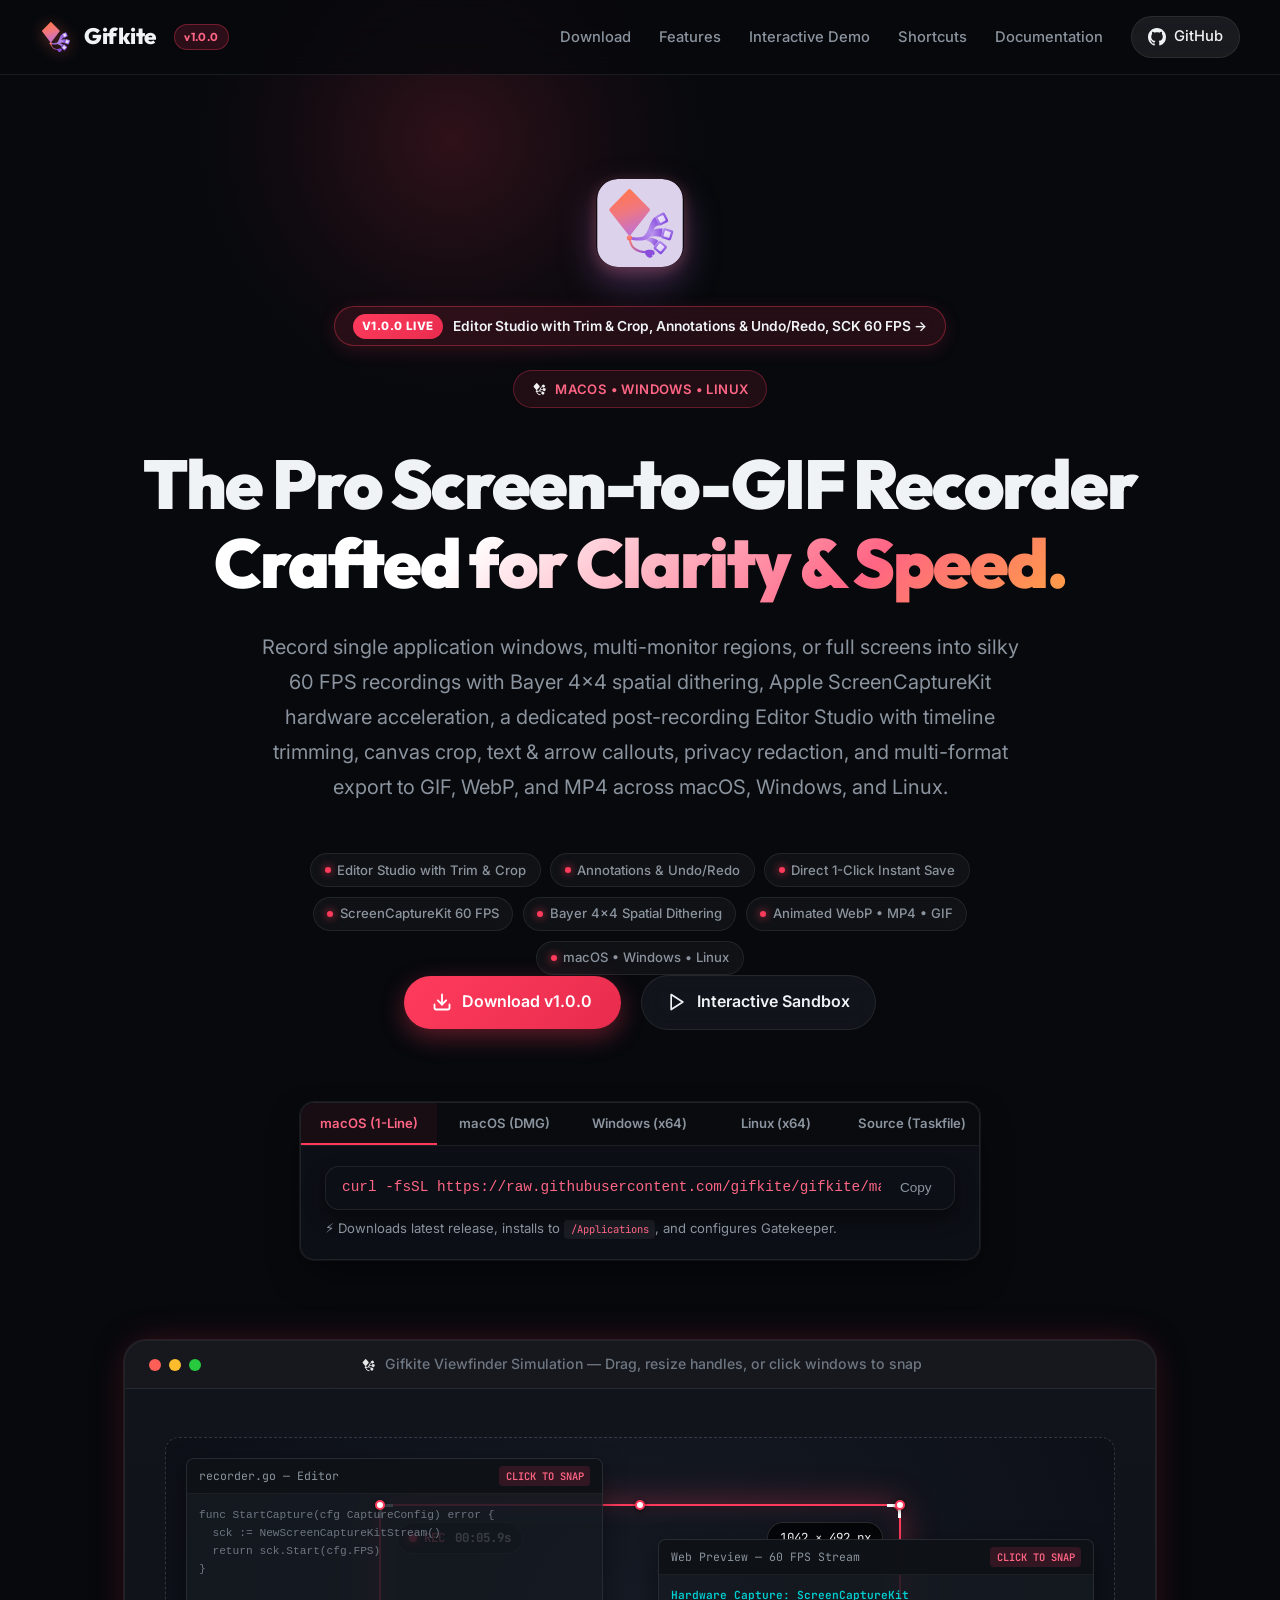
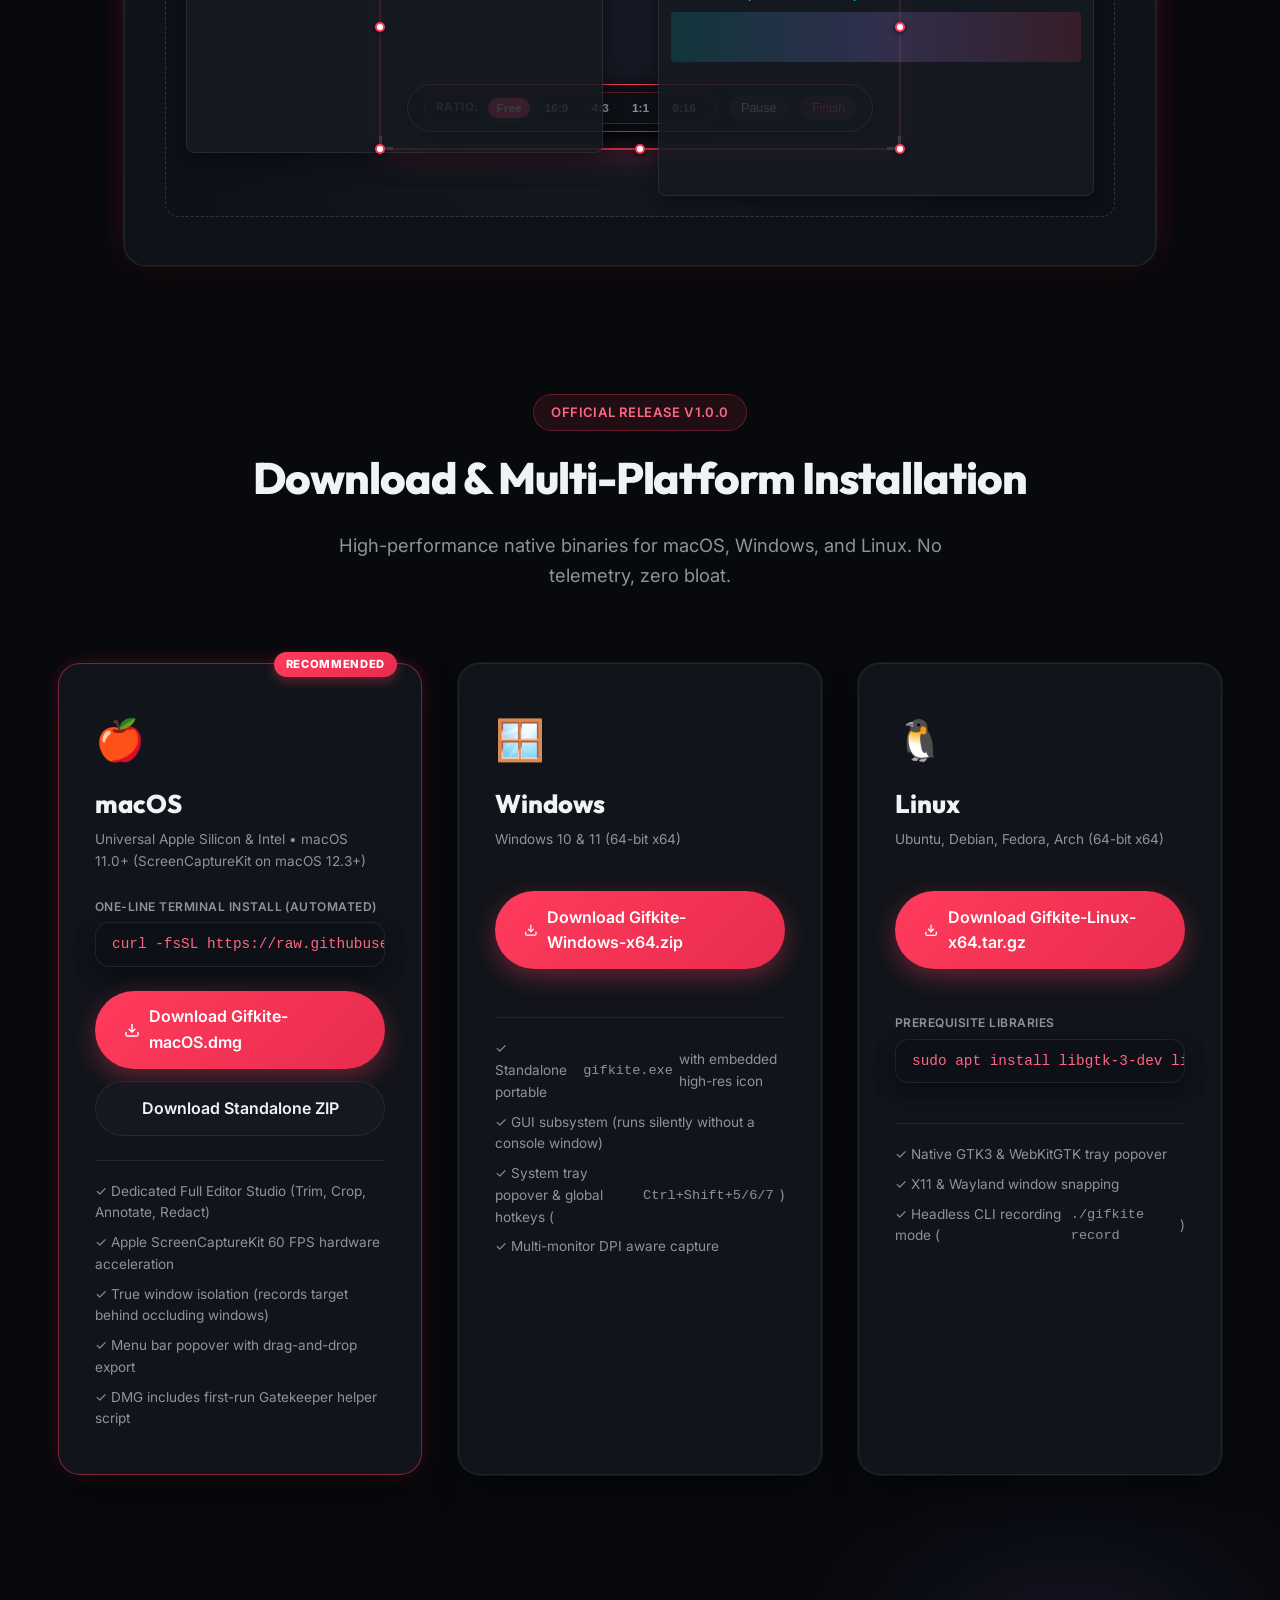
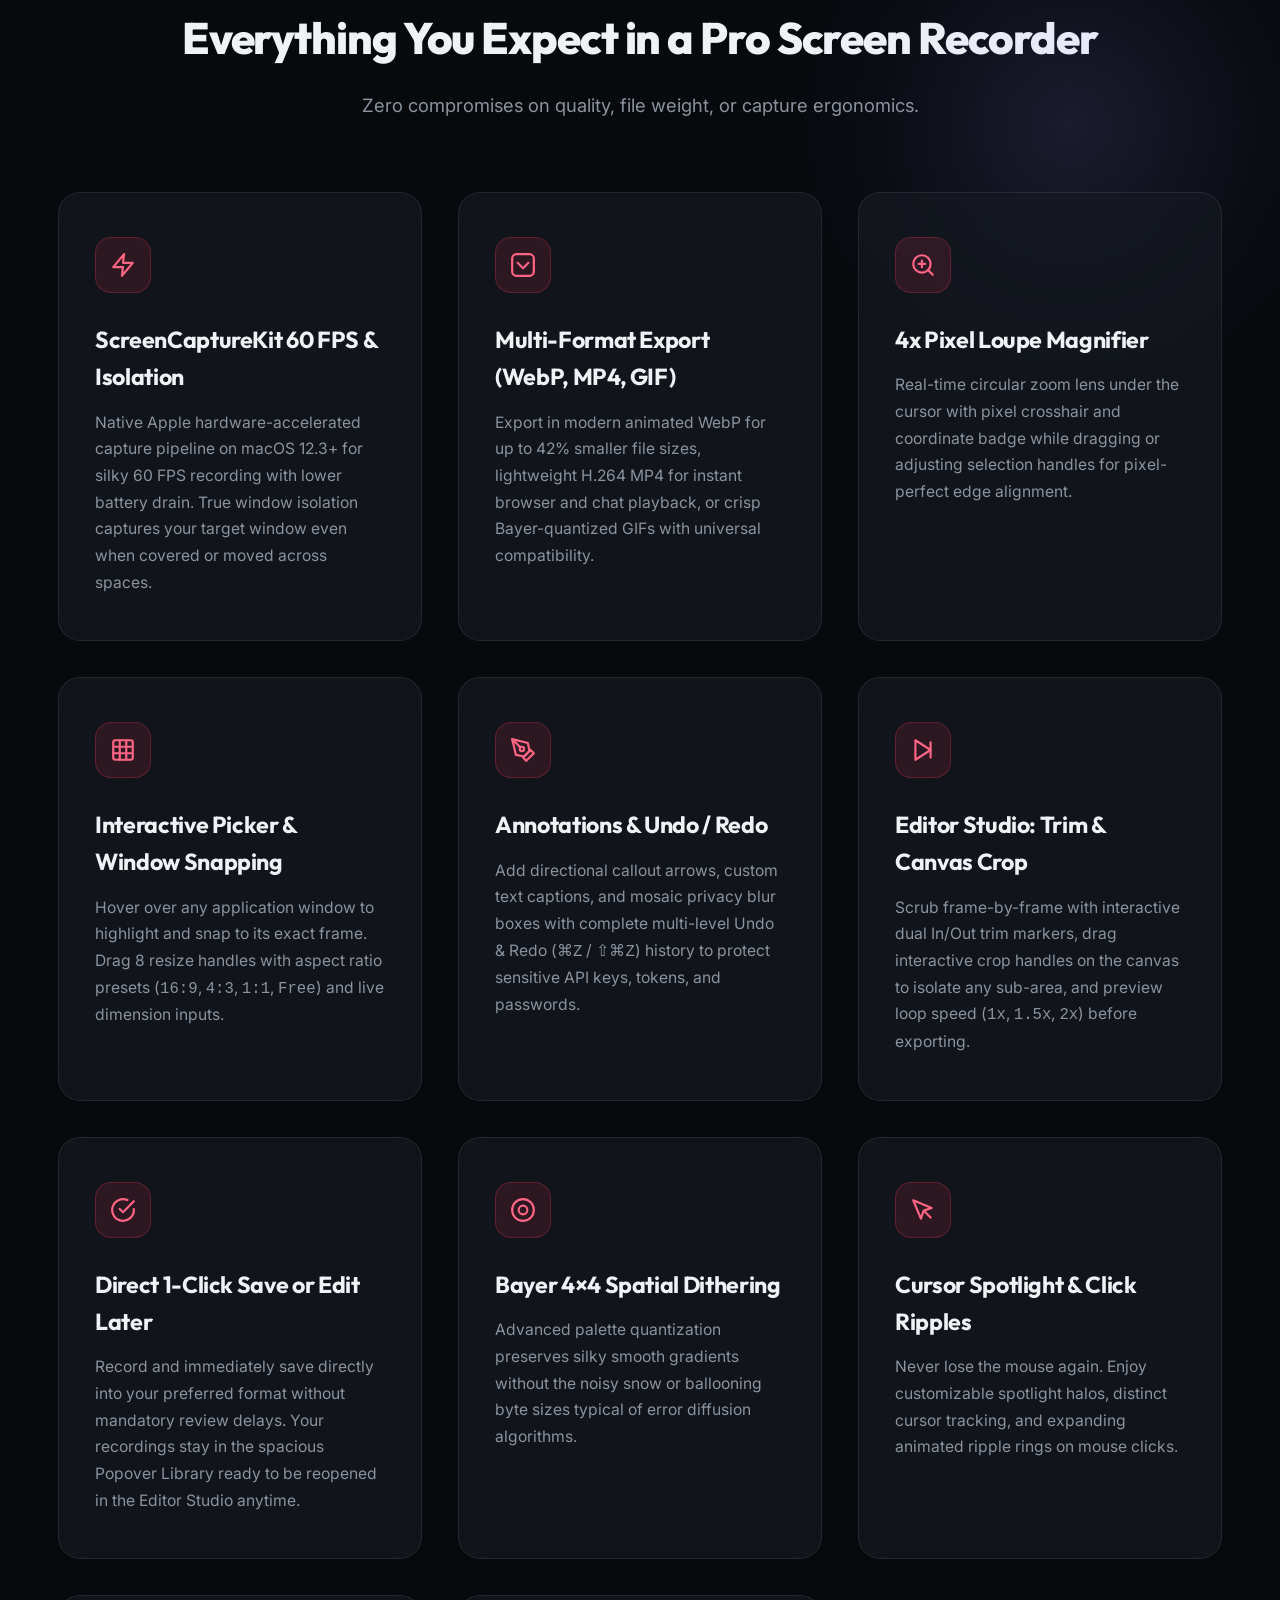
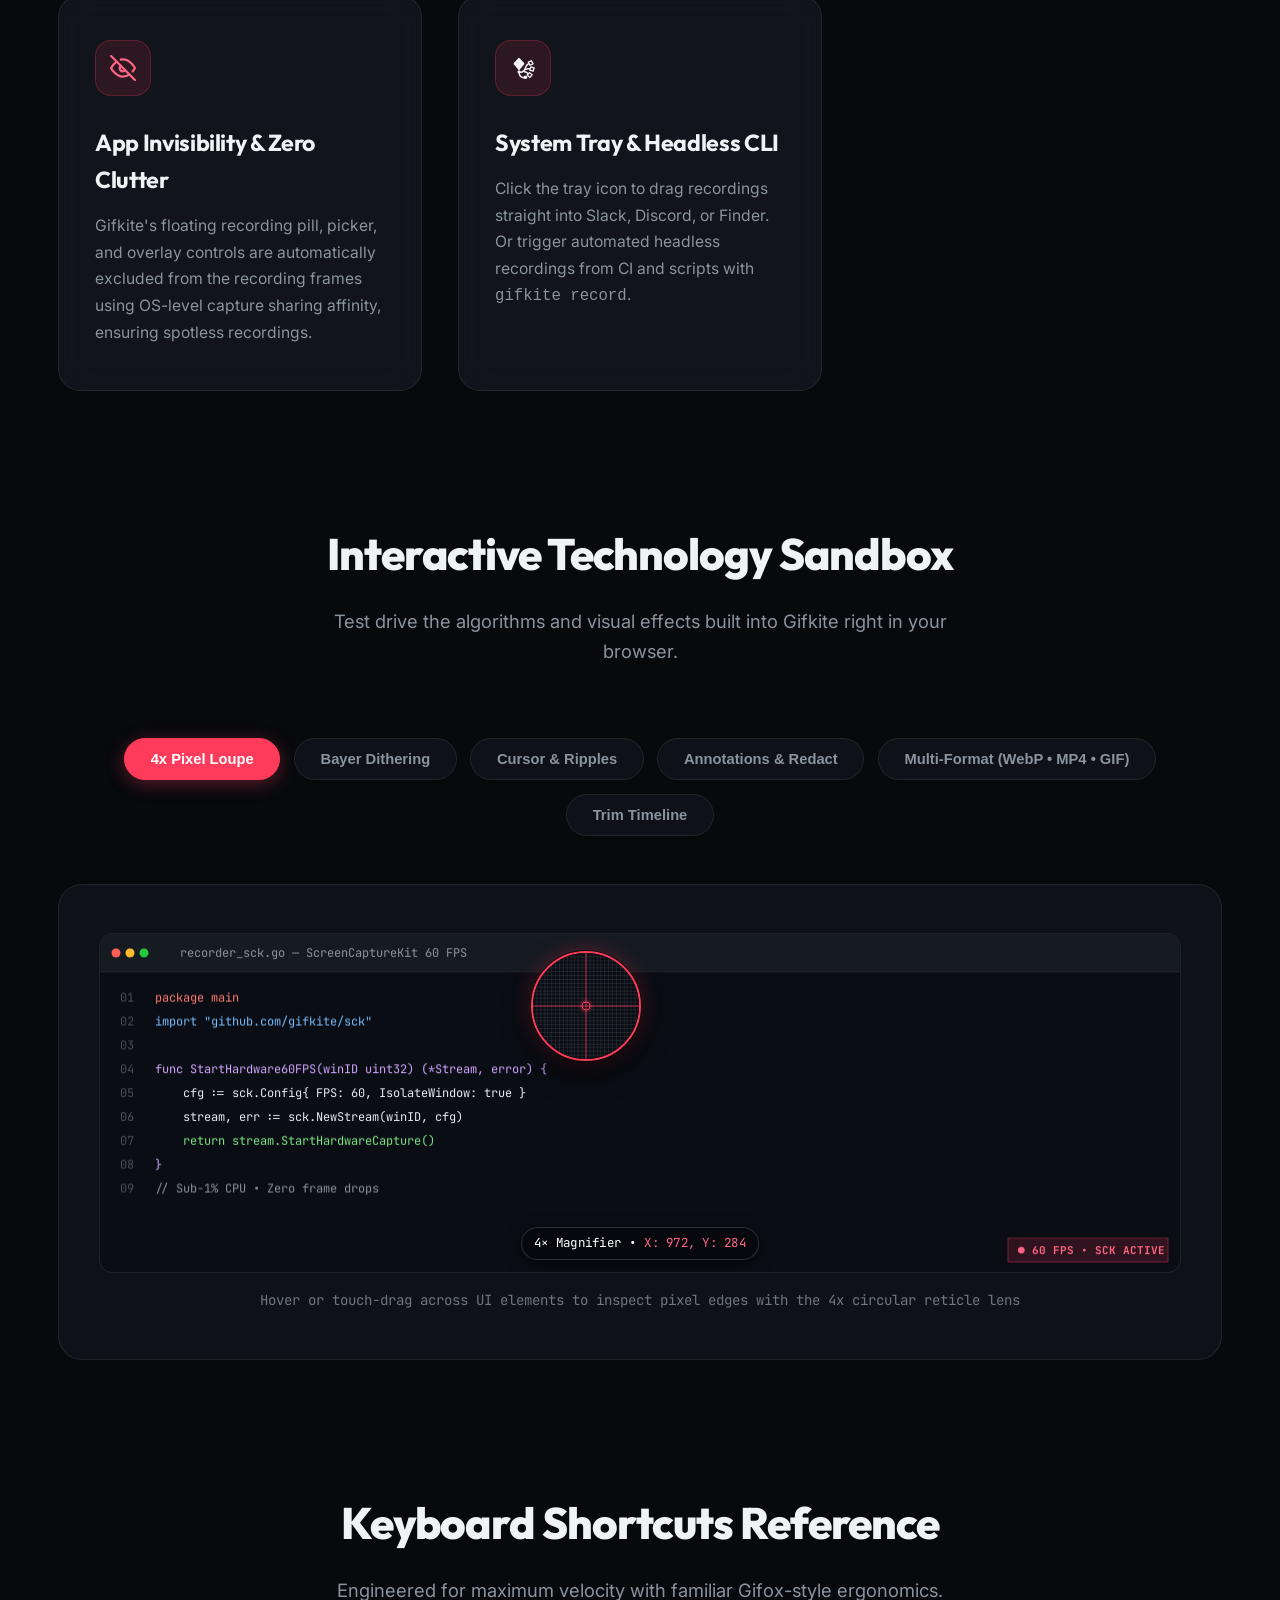
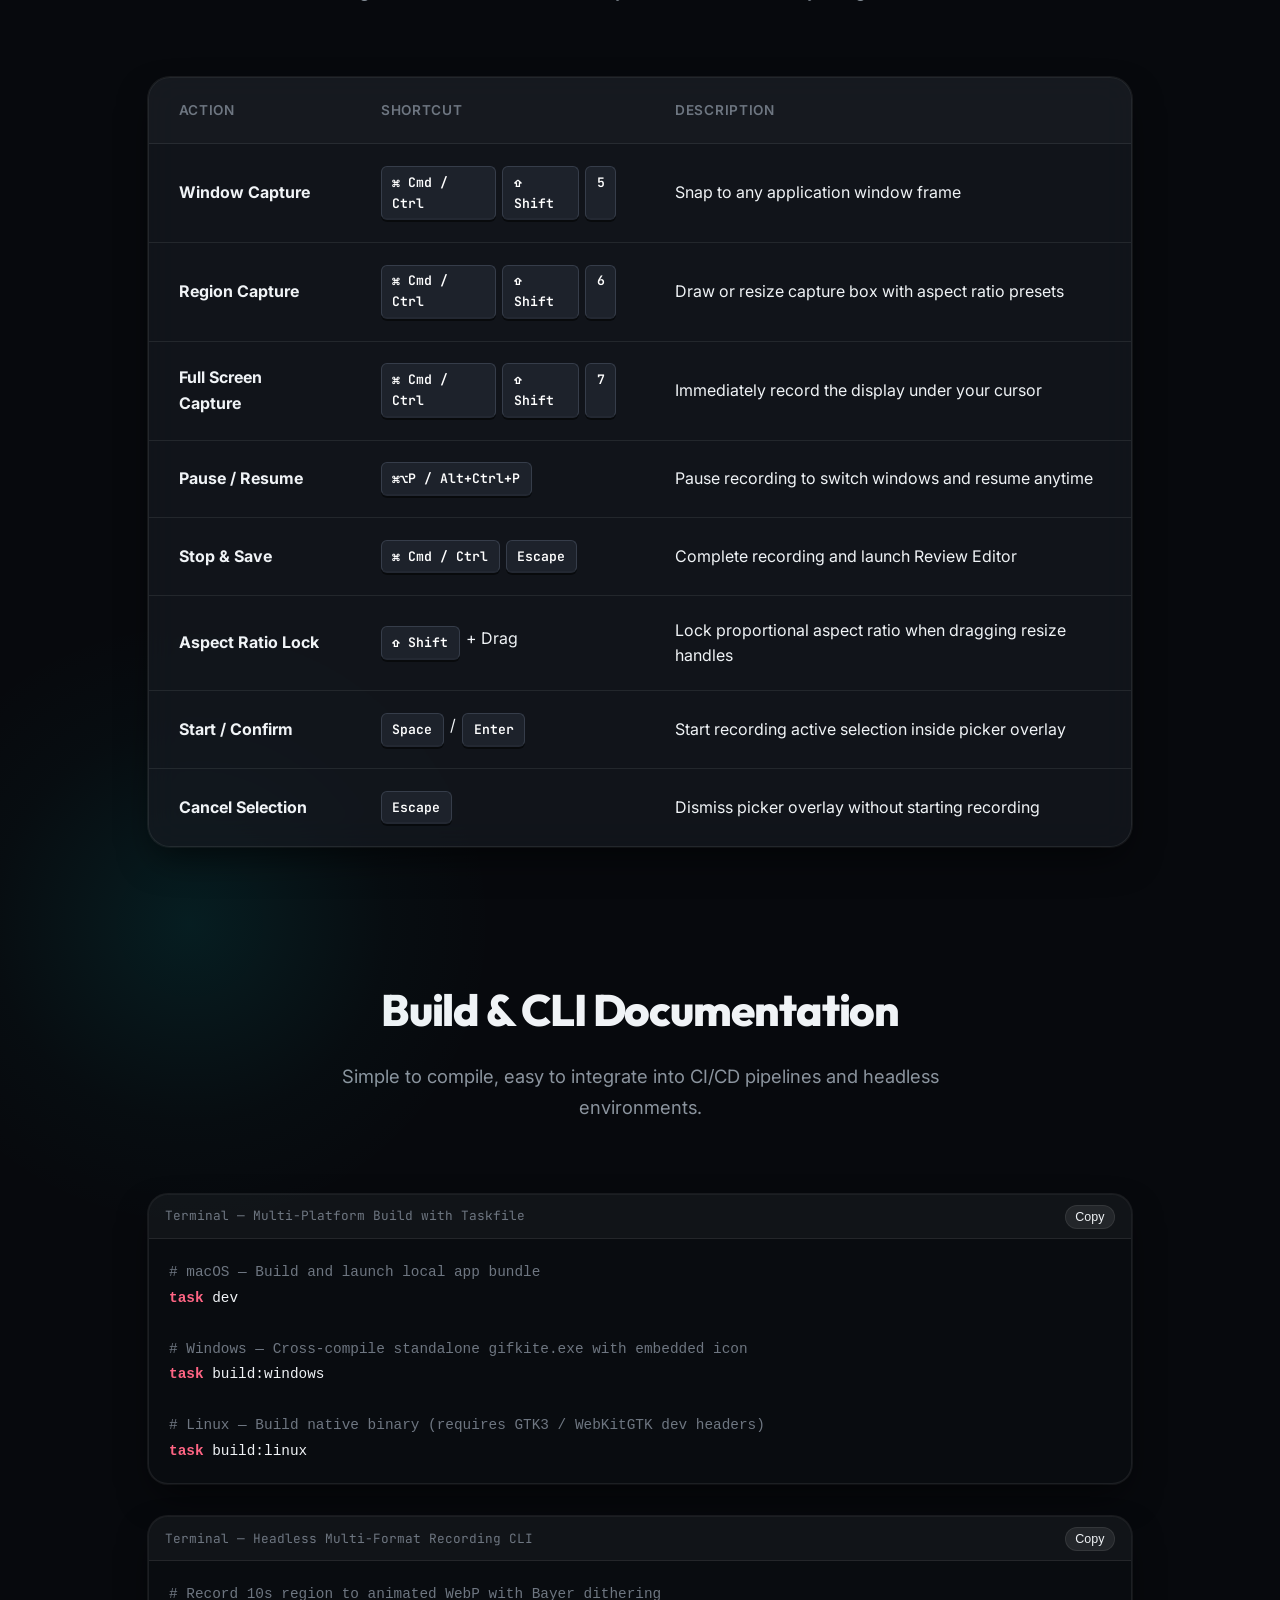
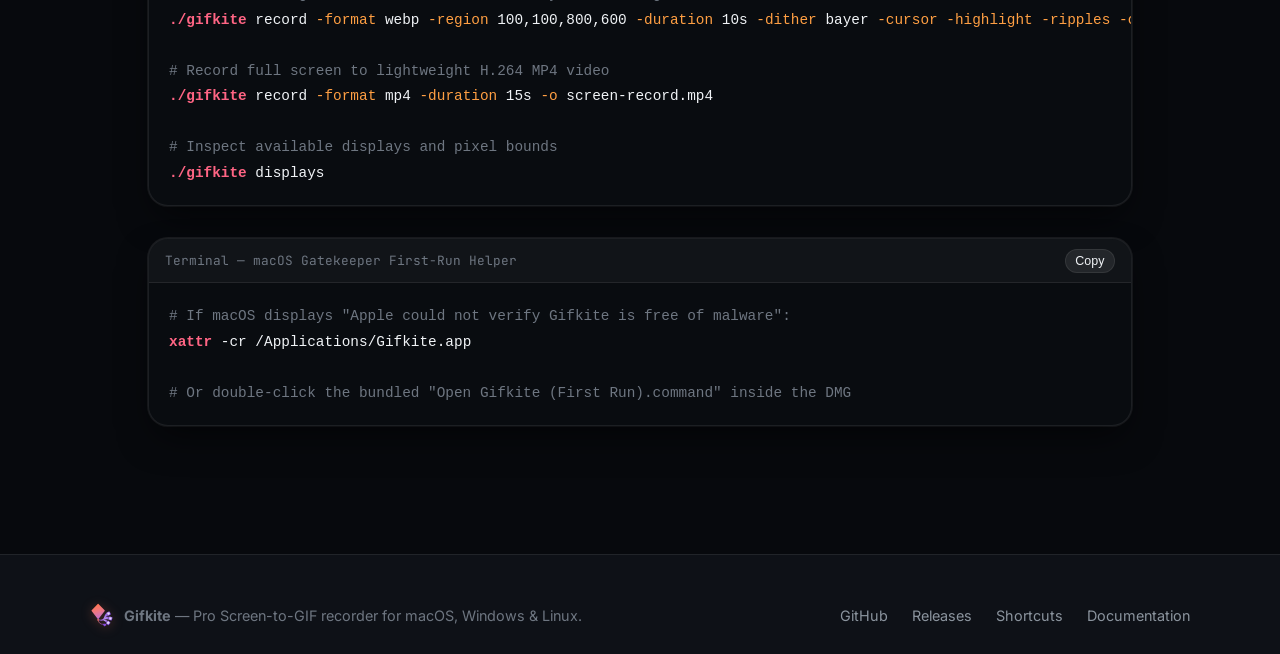
==== commit 1807354e: "feat: add editor window interface for GIF annotations and controls" ====
--- a/docs/index.html
+++ b/docs/index.html
@@ -36,10 +36,12 @@
       <a href="#" class="logo-group" id="nav-logo">
         <img src="assets/gifkite-mark.svg" alt="Gifkite logo" class="nav-logo-mark" width="32" height="32">
         <span>Gifkite</span>
+        <span class="nav-version-badge">v1.0.0</span>
       </a>
 
       <nav aria-label="Main Navigation">
         <ul class="nav-links">
+          <li><a href="#download">Download</a></li>
           <li><a href="#features">Features</a></li>
           <li><a href="#playground">Interactive Demo</a></li>
           <li><a href="#shortcuts">Shortcuts</a></li>
@@ -63,6 +65,13 @@
       <img src="assets/gifkite-app-icon.svg" alt="Gifkite App Icon" class="hero-app-icon" width="84" height="84">
     </div>
 
+    <div>
+      <a href="#download" class="hero-release-pill">
+        <span class="hero-release-tag">v1.0.0 LIVE</span>
+        <span>Editor Studio with Trim &amp; Crop, Annotations &amp; Undo/Redo, SCK 60 FPS &rarr;</span>
+      </a>
+    </div>
+
     <div class="badge-pill">
       <img src="assets/gifkite-menubar-template-small.svg" class="badge-menubar-icon" alt="" width="14" height="14">
       <span>macOS • Windows • Linux</span>
@@ -74,41 +83,79 @@
     </h1>
 
     <p class="lead">
-      Record single application windows, multi-monitor regions, or full screens into smooth 60 FPS recordings with Bayer 4×4 spatial dithering, Apple ScreenCaptureKit hardware acceleration, in-app annotations &amp; privacy redaction, and instant drag-and-drop sharing across macOS, Windows, and Linux.
+      Record single application windows, multi-monitor regions, or full screens into silky 60 FPS recordings with Bayer 4×4 spatial dithering, Apple ScreenCaptureKit hardware acceleration, a dedicated post-recording Editor Studio with timeline trimming, canvas crop, text &amp; arrow callouts, privacy redaction, and multi-format export to GIF, WebP, and MP4 across macOS, Windows, and Linux.
     </p>
 
     <div class="hero-pills">
-      <span class="hero-pill-item"><span class="pill-dot"></span>ScreenCaptureKit 60 FPS (macOS 12.3+)</span>
+      <span class="hero-pill-item"><span class="pill-dot"></span>Editor Studio with Trim &amp; Crop</span>
+      <span class="hero-pill-item"><span class="pill-dot"></span>Annotations &amp; Undo/Redo</span>
+      <span class="hero-pill-item"><span class="pill-dot"></span>Direct 1-Click Instant Save</span>
+      <span class="hero-pill-item"><span class="pill-dot"></span>ScreenCaptureKit 60 FPS</span>
+      <span class="hero-pill-item"><span class="pill-dot"></span>Bayer 4×4 Spatial Dithering</span>
       <span class="hero-pill-item"><span class="pill-dot"></span>Animated WebP • MP4 • GIF</span>
-      <span class="hero-pill-item"><span class="pill-dot"></span>4x Pixel Loupe Magnifier</span>
-      <span class="hero-pill-item"><span class="pill-dot"></span>Privacy Mosaic Redaction</span>
-      <span class="hero-pill-item"><span class="pill-dot"></span>15s – 1h + Unlimited Stop</span>
       <span class="hero-pill-item"><span class="pill-dot"></span>macOS • Windows • Linux</span>
     </div>
 
     <div class="hero-actions">
-      <a href="https://github.com/gifkite/gifkite/releases" class="btn-primary" id="hero-download-btn">
+      <a href="#download" class="btn-primary" id="hero-download-btn">
         <svg width="20" height="20" viewBox="0 0 24 24" fill="none" stroke="currentColor" stroke-width="2.2" stroke-linecap="round" stroke-linejoin="round">
           <path d="M21 15v4a2 2 0 0 1-2 2H5a2 2 0 0 1-2-2v-4"></path>
           <polyline points="7 10 12 15 17 10"></polyline>
           <line x1="12" y1="15" x2="12" y2="3"></line>
         </svg>
-        <span>Download Releases</span>
+        <span>Download v1.0.0</span>
       </a>
 
       <a href="#playground" class="btn-secondary" id="hero-try-btn">
         <svg width="20" height="20" viewBox="0 0 24 24" fill="none" stroke="currentColor" stroke-width="2" stroke-linecap="round" stroke-linejoin="round">
           <polygon points="5 3 19 12 5 21 5 3"></polygon>
         </svg>
-        <span>Explore Live Demo</span>
+        <span>Interactive Sandbox</span>
       </a>
     </div>
 
-    <div class="install-bar" id="install-bar">
-      <span>$ git clone https://github.com/gifkite/gifkite.git &amp;&amp; task dev</span>
-      <button data-copy="git clone https://github.com/gifkite/gifkite.git && cd gifkite && task dev" title="Copy command" aria-label="Copy clone command">
-        Copy
-      </button>
+    <!-- Multi-Platform Quick Install Switcher -->
+    <div class="hero-install-card">
+      <div class="install-tabs" role="tablist">
+        <button class="install-tab-btn active" data-platform="mac-curl">macOS (1-Line)</button>
+        <button class="install-tab-btn" data-platform="mac-dmg">macOS (DMG)</button>
+        <button class="install-tab-btn" data-platform="win-zip">Windows (x64)</button>
+        <button class="install-tab-btn" data-platform="linux-tar">Linux (x64)</button>
+        <button class="install-tab-btn" data-platform="source">Source (Taskfile)</button>
+      </div>
+      <div class="install-pane active" id="pane-mac-curl">
+        <div class="install-bar">
+          <code>curl -fsSL https://raw.githubusercontent.com/gifkite/gifkite/main/install.sh | bash</code>
+          <button class="btn-copy" data-copy="curl -fsSL https://raw.githubusercontent.com/gifkite/gifkite/main/install.sh | bash">Copy</button>
+        </div>
+        <p class="install-subtext">⚡ Downloads latest release, installs to <code>/Applications</code>, and configures Gatekeeper.</p>
+      </div>
+      <div class="install-pane" id="pane-mac-dmg">
+        <div class="install-action-row">
+          <a href="https://github.com/gifkite/gifkite/releases/download/v1.0.0/Gifkite-macOS.dmg" class="btn-dl-direct">Download Gifkite-macOS.dmg</a>
+          <a href="https://github.com/gifkite/gifkite/releases/download/v1.0.0/Gifkite-macOS.zip" class="btn-dl-alt">Download .zip</a>
+        </div>
+        <p class="install-subtext">🛡️ Includes drag-to-Applications symlink + bundled First-Run Gatekeeper helper script.</p>
+      </div>
+      <div class="install-pane" id="pane-win-zip">
+        <div class="install-action-row">
+          <a href="https://github.com/gifkite/gifkite/releases/download/v1.0.0/Gifkite-Windows-x64.zip" class="btn-dl-direct">Download Gifkite-Windows-x64.zip</a>
+        </div>
+        <p class="install-subtext">🪟 Portable standalone <code>gifkite.exe</code> with GUI subsystem (zero console popup) and system tray.</p>
+      </div>
+      <div class="install-pane" id="pane-linux-tar">
+        <div class="install-action-row">
+          <a href="https://github.com/gifkite/gifkite/releases/download/v1.0.0/Gifkite-Linux-x64.tar.gz" class="btn-dl-direct">Download Gifkite-Linux-x64.tar.gz</a>
+        </div>
+        <p class="install-subtext">🐧 Requires GTK3 &amp; WebKitGTK: <code>sudo apt install libgtk-3-dev libwebkit2gtk-4.1-dev</code></p>
+      </div>
+      <div class="install-pane" id="pane-source">
+        <div class="install-bar">
+          <code>git clone https://github.com/gifkite/gifkite.git && cd gifkite && task dev</code>
+          <button class="btn-copy" data-copy="git clone https://github.com/gifkite/gifkite.git && cd gifkite && task dev">Copy</button>
+        </div>
+        <p class="install-subtext">🛠️ Requires Go 1.25+ and Taskfile. Builds local app bundle with ad-hoc code signature.</p>
+      </div>
     </div>
   </section>
 
@@ -123,18 +170,55 @@
         </div>
         <div class="window-title">
           <img src="assets/gifkite-menubar-template-small.svg" width="14" height="14" alt="" class="window-title-icon">
-          <span>Gifkite Viewfinder Simulation — Drag the frame below</span>
+          <span>Gifkite Viewfinder Simulation — Drag, resize handles, or click windows to snap</span>
         </div>
         <div style="width: 50px;"></div>
       </div>
 
       <div class="window-content">
         <div class="interactive-viewfinder" id="vf-container">
+          <!-- Mock Windows for Interactive Snapping -->
+          <div class="mock-snap-target snap-target-editor" id="snap-editor" title="Click to snap selection to Editor window">
+            <div class="snap-titlebar">
+              <span>recorder.go — Editor</span>
+              <span class="snap-badge">Click to Snap</span>
+            </div>
+            <div class="snap-body">
+              <div><code>func StartCapture(cfg CaptureConfig) error {</code></div>
+              <div><code>&nbsp;&nbsp;sck := NewScreenCaptureKitStream()</code></div>
+              <div><code>&nbsp;&nbsp;return sck.Start(cfg.FPS)</code></div>
+              <div><code>}</code></div>
+            </div>
+          </div>
+
+          <div class="mock-snap-target snap-target-browser" id="snap-browser" title="Click to snap selection to Browser window">
+            <div class="snap-titlebar">
+              <span>Web Preview — 60 FPS Stream</span>
+              <span class="snap-badge">Click to Snap</span>
+            </div>
+            <div class="snap-body">
+              <div style="color: var(--cyan-accent); font-weight: 600;">Hardware Capture: ScreenCaptureKit</div>
+              <div class="snap-placeholder-chart"></div>
+            </div>
+          </div>
+
+          <!-- Interactive Selection Viewfinder Box -->
           <div class="viewfinder-box" id="vf-box">
+            <!-- Corner brackets -->
             <span class="corner-bracket cb-tl"></span>
             <span class="corner-bracket cb-tr"></span>
             <span class="corner-bracket cb-bl"></span>
             <span class="corner-bracket cb-br"></span>
+
+            <!-- 8 Interactive Resize Handles -->
+            <div class="h-dot h-nw" data-handle="nw"></div>
+            <div class="h-dot h-n" data-handle="n"></div>
+            <div class="h-dot h-ne" data-handle="ne"></div>
+            <div class="h-dot h-e" data-handle="e"></div>
+            <div class="h-dot h-se" data-handle="se"></div>
+            <div class="h-dot h-s" data-handle="s"></div>
+            <div class="h-dot h-sw" data-handle="sw"></div>
+            <div class="h-dot h-w" data-handle="w"></div>
 
             <div class="vf-hud">
               <div class="vf-pill vf-rec-indicator">
@@ -145,21 +229,123 @@
               <div class="vf-pill" id="vf-dim">1280 × 720 px</div>
             </div>
 
+            <!-- Floating Aspect Ratio Toolbar -->
             <div class="vf-pill-controls">
-              <span style="font-size: 0.8rem; font-weight: 600; color: #fff;">Recording Area</span>
+              <div class="vf-aspect-bar">
+                <span class="vf-aspect-label">Ratio:</span>
+                <button class="vf-aspect-btn active" data-ratio="free">Free</button>
+                <button class="vf-aspect-btn" data-ratio="16:9">16:9</button>
+                <button class="vf-aspect-btn" data-ratio="4:3">4:3</button>
+                <button class="vf-aspect-btn" data-ratio="1:1">1:1</button>
+                <button class="vf-aspect-btn" data-ratio="9:16">9:16</button>
+              </div>
               <button class="vf-btn-action" id="vf-toggle-rec">Pause</button>
-              <button class="vf-btn-action" style="background: rgba(255, 59, 92, 0.2); color: var(--coral-light);">Finish</button>
+              <button class="vf-btn-action" id="vf-btn-finish" style="background: rgba(255, 59, 92, 0.2); color: var(--coral-light);">Finish</button>
             </div>
           </div>
         </div>
       </div>
     </div>
   </div>
+
+  <!-- Downloads Section -->
+  <section class="downloads-section" id="download">
+    <div class="section-head">
+      <div class="badge-pill" style="margin-bottom: 0.75rem;">Official Release v1.0.0</div>
+      <h2>Download &amp; Multi-Platform Installation</h2>
+      <p>High-performance native binaries for macOS, Windows, and Linux. No telemetry, zero bloat.</p>
+    </div>
+
+    <div class="download-cards-grid">
+      <!-- macOS Card -->
+      <div class="dl-card dl-card-highlight">
+        <div class="dl-card-badge">RECOMMENDED</div>
+        <div class="dl-os-icon">🍎</div>
+        <h3>macOS</h3>
+        <p class="dl-os-meta">Universal Apple Silicon &amp; Intel • macOS 11.0+ (ScreenCaptureKit on macOS 12.3+)</p>
+
+        <div class="dl-terminal-box">
+          <span class="dl-terminal-label">One-Line Terminal Install (Automated)</span>
+          <div class="install-bar">
+            <code>curl -fsSL https://raw.githubusercontent.com/gifkite/gifkite/main/install.sh | bash</code>
+            <button class="btn-copy" data-copy="curl -fsSL https://raw.githubusercontent.com/gifkite/gifkite/main/install.sh | bash">Copy</button>
+          </div>
+        </div>
+
+        <div class="dl-btn-group">
+          <a href="https://github.com/gifkite/gifkite/releases/download/v1.0.0/Gifkite-macOS.dmg" class="btn-primary" style="width: 100%; justify-content: center;">
+            <svg width="18" height="18" viewBox="0 0 24 24" fill="none" stroke="currentColor" stroke-width="2.2"><path d="M21 15v4a2 2 0 0 1-2 2H5a2 2 0 0 1-2-2v-4"></path><polyline points="7 10 12 15 17 10"></polyline><line x1="12" y1="15" x2="12" y2="3"></line></svg>
+            <span>Download Gifkite-macOS.dmg</span>
+          </a>
+          <a href="https://github.com/gifkite/gifkite/releases/download/v1.0.0/Gifkite-macOS.zip" class="btn-secondary" style="width: 100%; justify-content: center;">
+            <span>Download Standalone ZIP</span>
+          </a>
+        </div>
+
+        <div class="dl-features-list">
+          <span>✓ Dedicated Full Editor Studio (Trim, Crop, Annotate, Redact)</span>
+          <span>✓ Apple ScreenCaptureKit 60 FPS hardware acceleration</span>
+          <span>✓ True window isolation (records target behind occluding windows)</span>
+          <span>✓ Menu bar popover with drag-and-drop export</span>
+          <span>✓ DMG includes first-run Gatekeeper helper script</span>
+        </div>
+      </div>
+
+      <!-- Windows Card -->
+      <div class="dl-card">
+        <div class="dl-os-icon">🪟</div>
+        <h3>Windows</h3>
+        <p class="dl-os-meta">Windows 10 &amp; 11 (64-bit x64)</p>
+
+        <div class="dl-btn-group" style="margin-top: 1rem;">
+          <a href="https://github.com/gifkite/gifkite/releases/download/v1.0.0/Gifkite-Windows-x64.zip" class="btn-primary" style="width: 100%; justify-content: center;">
+            <svg width="18" height="18" viewBox="0 0 24 24" fill="none" stroke="currentColor" stroke-width="2.2"><path d="M21 15v4a2 2 0 0 1-2 2H5a2 2 0 0 1-2-2v-4"></path><polyline points="7 10 12 15 17 10"></polyline><line x1="12" y1="15" x2="12" y2="3"></line></svg>
+            <span>Download Gifkite-Windows-x64.zip</span>
+          </a>
+        </div>
+
+        <div class="dl-features-list" style="margin-top: 1.5rem;">
+          <span>✓ Standalone portable <code>gifkite.exe</code> with embedded high-res icon</span>
+          <span>✓ GUI subsystem (runs silently without a console window)</span>
+          <span>✓ System tray popover &amp; global hotkeys (<code>Ctrl+Shift+5/6/7</code>)</span>
+          <span>✓ Multi-monitor DPI aware capture</span>
+        </div>
+      </div>
+
+      <!-- Linux Card -->
+      <div class="dl-card">
+        <div class="dl-os-icon">🐧</div>
+        <h3>Linux</h3>
+        <p class="dl-os-meta">Ubuntu, Debian, Fedora, Arch (64-bit x64)</p>
+
+        <div class="dl-btn-group" style="margin-top: 1rem;">
+          <a href="https://github.com/gifkite/gifkite/releases/download/v1.0.0/Gifkite-Linux-x64.tar.gz" class="btn-primary" style="width: 100%; justify-content: center;">
+            <svg width="18" height="18" viewBox="0 0 24 24" fill="none" stroke="currentColor" stroke-width="2.2"><path d="M21 15v4a2 2 0 0 1-2 2H5a2 2 0 0 1-2-2v-4"></path><polyline points="7 10 12 15 17 10"></polyline><line x1="12" y1="15" x2="12" y2="3"></line></svg>
+            <span>Download Gifkite-Linux-x64.tar.gz</span>
+          </a>
+        </div>
+
+        <div class="dl-terminal-box" style="margin-top: 1.25rem;">
+          <span class="dl-terminal-label">Prerequisite Libraries</span>
+          <div class="install-bar">
+            <code>sudo apt install libgtk-3-dev libwebkit2gtk-4.1-dev</code>
+            <button class="btn-copy" data-copy="sudo apt install libgtk-3-dev libwebkit2gtk-4.1-dev">Copy</button>
+          </div>
+        </div>
+
+        <div class="dl-features-list" style="margin-top: 1rem;">
+          <span>✓ Native GTK3 &amp; WebKitGTK tray popover</span>
+          <span>✓ X11 &amp; Wayland window snapping</span>
+          <span>✓ Headless CLI recording mode (<code>./gifkite record</code>)</span>
+        </div>
+      </div>
+    </div>
+  </section>
 
   <!-- Features Grid -->
   <section class="features" id="features">
     <div class="section-head">
-      <h2>Everything You Expect in a Pro GIF Tool</h2>
+      <h2>Everything You Expect in a Pro Screen Recorder</h2>
       <p>Zero compromises on quality, file weight, or capture ergonomics.</p>
     </div>
 
@@ -172,7 +358,7 @@
           </svg>
         </div>
         <h3>ScreenCaptureKit 60 FPS &amp; Isolation</h3>
-        <p>Native Apple hardware-accelerated capture pipeline on macOS 12.3+ for silky 60 FPS recording with lower battery drain. True window isolation captures your target window even when covered or moved.</p>
+        <p>Native Apple hardware-accelerated capture pipeline on macOS 12.3+ for silky 60 FPS recording with lower battery drain. True window isolation captures your target window even when covered or moved across spaces.</p>
       </article>
 
       <!-- Feature 2 -->
@@ -183,8 +369,8 @@
             <path d="M7 10l5 5 5-5"/>
           </svg>
         </div>
-        <h3>Multi-Format Export (WebP &amp; MP4)</h3>
-        <p>Export in modern animated WebP for tiny byte sizes or lightweight H.264 MP4 for instant video embedding alongside crisp, high-compatibility GIFs.</p>
+        <h3>Multi-Format Export (WebP, MP4, GIF)</h3>
+        <p>Export in modern animated WebP for up to 42% smaller file sizes, lightweight H.264 MP4 for instant browser and chat playback, or crisp Bayer-quantized GIFs with universal compatibility.</p>
       </article>
 
       <!-- Feature 3 -->
@@ -198,10 +384,25 @@
           </svg>
         </div>
         <h3>4x Pixel Loupe Magnifier</h3>
-        <p>Real-time circular zoom lens under the cursor with crosshairs and coordinate readouts while dragging or resizing region edges for pixel-perfect window alignment.</p>
+        <p>Real-time circular zoom lens under the cursor with pixel crosshair and coordinate badge while dragging or adjusting selection handles for pixel-perfect edge alignment.</p>
       </article>
 
       <!-- Feature 4 -->
+      <article class="feature-card">
+        <div class="feature-icon-wrapper">
+          <svg width="26" height="26" viewBox="0 0 24 24" fill="none" stroke="currentColor" stroke-width="2" stroke-linecap="round" stroke-linejoin="round">
+            <rect x="3" y="3" width="18" height="18" rx="2"></rect>
+            <path d="M9 3v18"></path>
+            <path d="M15 3v18"></path>
+            <path d="M3 9h18"></path>
+            <path d="M3 15h18"></path>
+          </svg>
+        </div>
+        <h3>Interactive Picker &amp; Window Snapping</h3>
+        <p>Hover over any application window to highlight and snap to its exact frame. Drag 8 resize handles with aspect ratio presets (<code>16:9</code>, <code>4:3</code>, <code>1:1</code>, <code>Free</code>) and live dimension inputs.</p>
+      </article>
+
+      <!-- Feature 5 -->
       <article class="feature-card">
         <div class="feature-icon-wrapper">
           <svg width="26" height="26" viewBox="0 0 24 24" fill="none" stroke="currentColor" stroke-width="2" stroke-linecap="round" stroke-linejoin="round">
@@ -211,11 +412,35 @@
             <circle cx="11" cy="11" r="2"/>
           </svg>
         </div>
-        <h3>Annotations &amp; Privacy Redact</h3>
-        <p>Add directional arrows, text captions, and mosaic blur boxes to obscure passwords, API keys, or private tokens directly in the review editor before saving.</p>
-      </article>
-
-      <!-- Feature 5 -->
+        <h3>Annotations &amp; Undo / Redo</h3>
+        <p>Add directional callout arrows, custom text captions, and mosaic privacy blur boxes with complete multi-level Undo &amp; Redo (<code>⌘Z</code> / <code>⇧⌘Z</code>) history to protect sensitive API keys, tokens, and passwords.</p>
+      </article>
+
+      <!-- Feature 6 -->
+      <article class="feature-card">
+        <div class="feature-icon-wrapper">
+          <svg width="26" height="26" viewBox="0 0 24 24" fill="none" stroke="currentColor" stroke-width="2" stroke-linecap="round" stroke-linejoin="round">
+            <polygon points="5 3 19 12 5 21 5 3"/>
+            <line x1="19" y1="5" x2="19" y2="19"/>
+          </svg>
+        </div>
+        <h3>Editor Studio: Trim &amp; Canvas Crop</h3>
+        <p>Scrub frame-by-frame with interactive dual In/Out trim markers, drag interactive crop handles on the canvas to isolate any sub-area, and preview loop speed (<code>1x</code>, <code>1.5x</code>, <code>2x</code>) before exporting.</p>
+      </article>
+
+      <!-- Feature 7 -->
+      <article class="feature-card">
+        <div class="feature-icon-wrapper">
+          <svg width="26" height="26" viewBox="0 0 24 24" fill="none" stroke="currentColor" stroke-width="2" stroke-linecap="round" stroke-linejoin="round">
+            <path d="M22 11.08V12a10 10 0 1 1-5.93-9.14"/>
+            <polyline points="22 4 12 14.01 9 11.01"/>
+          </svg>
+        </div>
+        <h3>Direct 1-Click Save or Edit Later</h3>
+        <p>Record and immediately save directly into your preferred format without mandatory review delays. Your recordings stay in the spacious Popover Library ready to be reopened in the Editor Studio anytime.</p>
+      </article>
+
+      <!-- Feature 8 -->
       <article class="feature-card">
         <div class="feature-icon-wrapper">
           <svg width="26" height="26" viewBox="0 0 24 24" fill="none" stroke="currentColor" stroke-width="2" stroke-linecap="round" stroke-linejoin="round">
@@ -227,7 +452,7 @@
         <p>Advanced palette quantization preserves silky smooth gradients without the noisy snow or ballooning byte sizes typical of error diffusion algorithms.</p>
       </article>
 
-      <!-- Feature 6 -->
+      <!-- Feature 8 -->
       <article class="feature-card">
         <div class="feature-icon-wrapper">
           <svg width="26" height="26" viewBox="0 0 24 24" fill="none" stroke="currentColor" stroke-width="2" stroke-linecap="round" stroke-linejoin="round">
@@ -239,25 +464,25 @@
         <p>Never lose the mouse again. Enjoy customizable spotlight halos, distinct cursor tracking, and expanding animated ripple rings on mouse clicks.</p>
       </article>
 
-      <!-- Feature 7 -->
-      <article class="feature-card">
-        <div class="feature-icon-wrapper">
-          <svg width="26" height="26" viewBox="0 0 24 24" fill="none" stroke="currentColor" stroke-width="2" stroke-linecap="round" stroke-linejoin="round">
-            <polygon points="5 3 19 12 5 21 5 3"/>
-            <line x1="19" y1="5" x2="19" y2="19"/>
-          </svg>
-        </div>
-        <h3>Post-Recording Trim &amp; Review</h3>
-        <p>Scrub through recorded frames, dial in precise In/Out trim markers, and inspect the loop before saving to disk. Perfect loops every time.</p>
-      </article>
-
-      <!-- Feature 8 -->
+      <!-- Feature 9 -->
+      <article class="feature-card">
+        <div class="feature-icon-wrapper">
+          <svg width="26" height="26" viewBox="0 0 24 24" fill="none" stroke="currentColor" stroke-width="2" stroke-linecap="round" stroke-linejoin="round">
+            <path d="M17.94 17.94A10.07 10.07 0 0 1 12 20c-7 0-11-8-11-8a18.45 18.45 0 0 1 5.06-5.94M9.9 4.24A9.12 9.12 0 0 1 12 4c7 0 11 8 11 8a18.5 18.5 0 0 1-2.16 3.19m-6.72-1.07a3 3 0 1 1-4.24-4.24"></path>
+            <line x1="1" y1="1" x2="23" y2="23"></line>
+          </svg>
+        </div>
+        <h3>App Invisibility &amp; Zero Clutter</h3>
+        <p>Gifkite's floating recording pill, picker, and overlay controls are automatically excluded from the recording frames using OS-level capture sharing affinity, ensuring spotless recordings.</p>
+      </article>
+
+      <!-- Feature 10 -->
       <article class="feature-card">
         <div class="feature-icon-wrapper">
           <img src="assets/gifkite-menubar-template.svg" width="24" height="24" alt="Menu Bar Icon" class="feature-menubar-icon">
         </div>
-        <h3>Native Drag &amp; Drop &amp; CLI Headless</h3>
-        <p>Drag recordings straight into Slack, Discord, Finder, or Google Chrome. Or trigger automated headless recordings from CI and terminals with <code>gifkite record</code>.</p>
+        <h3>System Tray &amp; Headless CLI</h3>
+        <p>Click the tray icon to drag recordings straight into Slack, Discord, or Finder. Or trigger automated headless recordings from CI and scripts with <code>gifkite record</code>.</p>
       </article>
     </div>
   </section>
@@ -339,10 +564,19 @@
           </div>
           <div class="timeline-info">
             <span id="trim-info">Frames: 14 → 102 (88 frames, 5.8s loop at 15 FPS)</span>
-            <button class="vf-btn-action" style="padding: 0.35rem 0.8rem; background: var(--coral-primary); color: #fff;">Save Trimmed GIF</button>
-          </div>
-        </div>
-        <p class="sandbox-caption">Frame-by-frame review scrubber with dual in/out trim handles</p>
+            <button class="vf-btn-action" style="padding: 0.35rem 0.8rem; background: var(--coral-primary); color: #fff;">Save Trimmed Loop</button>
+          </div>
+          <div class="timeline-controls-bar">
+            <div class="timeline-speed-group">
+              <span style="font-size: 0.75rem; color: var(--text-dim); font-weight: 600; text-transform: uppercase;">Speed:</span>
+              <button class="speed-btn active" data-speed="1">1x</button>
+              <button class="speed-btn" data-speed="1.5">1.5x</button>
+              <button class="speed-btn" data-speed="2">2x</button>
+            </div>
+            <button class="vf-btn-action" id="trim-play-toggle" style="background: rgba(255, 255, 255, 0.08);">▶ Play Loop</button>
+          </div>
+        </div>
+        <p class="sandbox-caption">Frame-by-frame review scrubber with dual in/out trim handles and playback speed selector</p>
       </div>
 
       <!-- Demo: Annotations & Redact -->
@@ -363,13 +597,30 @@
                 <span>Pill Caption</span>
               </button>
             </div>
-            <button class="annot-tool-btn" id="annot-reset-btn" style="color: var(--coral-light);">Reset Canvas</button>
+            <div class="annot-color-picker">
+              <span style="font-size: 0.75rem; color: var(--text-dim); font-weight: 600; text-transform: uppercase;">Color:</span>
+              <button class="color-swatch active" data-color="#ff3b5c" style="background: #ff3b5c;" title="Coral Red" aria-label="Coral Red"></button>
+              <button class="color-swatch" data-color="#00d2d3" style="background: #00d2d3;" title="Cyan" aria-label="Cyan"></button>
+              <button class="color-swatch" data-color="#ff9f43" style="background: #ff9f43;" title="Amber" aria-label="Amber"></button>
+              <button class="color-swatch" data-color="#2ecc71" style="background: #2ecc71;" title="Emerald" aria-label="Emerald"></button>
+            </div>
+            <div class="annot-history-group" style="display: flex; gap: 0.4rem; margin-left: auto;">
+              <button class="annot-tool-btn" id="annot-undo-btn" title="Undo (Cmd+Z)">
+                <svg width="13" height="13" viewBox="0 0 24 24" fill="none" stroke="currentColor" stroke-width="2.5"><path d="M3 7v6h6"/><path d="M21 17a9 9 0 0 0-9-9 9 9 0 0 0-6 2.3L3 13"/></svg>
+                <span>Undo</span>
+              </button>
+              <button class="annot-tool-btn" id="annot-redo-btn" title="Redo (Cmd+Shift+Z)">
+                <svg width="13" height="13" viewBox="0 0 24 24" fill="none" stroke="currentColor" stroke-width="2.5"><path d="M21 7v6h-6"/><path d="M3 17a9 9 0 0 1 9-9 9 9 0 0 1 6 2.3L21 13"/></svg>
+                <span>Redo</span>
+              </button>
+              <button class="annot-tool-btn" id="annot-reset-btn" style="color: var(--coral-light);">Clear</button>
+            </div>
           </div>
           <div class="annot-canvas-stage" id="annot-stage">
             <canvas id="annot-canvas"></canvas>
           </div>
         </div>
-        <p class="sandbox-caption">Click tools to stamp arrows, add captions, or apply mosaic blur over sensitive tokens</p>
+        <p class="sandbox-caption">Click tools to stamp arrows, add captions, or apply mosaic blur over sensitive tokens with color accents</p>
       </div>
 
       <!-- Demo: Multi-Format Comparison -->
@@ -417,7 +668,7 @@
   <!-- Shortcuts Reference Table -->
   <section class="shortcuts" id="shortcuts">
     <div class="section-head">
-      <h2>Keyboard Shortcuts</h2>
+      <h2>Keyboard Shortcuts Reference</h2>
       <p>Engineered for maximum velocity with familiar Gifox-style ergonomics.</p>
     </div>
 
@@ -442,7 +693,7 @@
             <td>Draw or resize capture box with aspect ratio presets</td>
           </tr>
           <tr>
-            <td><strong>Full Screen</strong></td>
+            <td><strong>Full Screen Capture</strong></td>
             <td><div class="key-combo"><kbd>⌘ Cmd / Ctrl</kbd><kbd>⇧ Shift</kbd><kbd>7</kbd></div></td>
             <td>Immediately record the display under your cursor</td>
           </tr>
@@ -455,6 +706,21 @@
             <td><strong>Stop &amp; Save</strong></td>
             <td><div class="key-combo"><kbd>⌘ Cmd / Ctrl</kbd><kbd>Escape</kbd></div></td>
             <td>Complete recording and launch Review Editor</td>
+          </tr>
+          <tr>
+            <td><strong>Aspect Ratio Lock</strong></td>
+            <td><div class="key-combo"><kbd>⇧ Shift</kbd><span>+ Drag</span></div></td>
+            <td>Lock proportional aspect ratio when dragging resize handles</td>
+          </tr>
+          <tr>
+            <td><strong>Start / Confirm</strong></td>
+            <td><div class="key-combo"><kbd>Space</kbd> / <kbd>Enter</kbd></div></td>
+            <td>Start recording active selection inside picker overlay</td>
+          </tr>
+          <tr>
+            <td><strong>Cancel Selection</strong></td>
+            <td><div class="key-combo"><kbd>Escape</kbd></div></td>
+            <td>Dismiss picker overlay without starting recording</td>
           </tr>
         </tbody>
       </table>
@@ -465,7 +731,7 @@
   <section class="docs" id="docs">
     <div class="section-head">
       <h2>Build &amp; CLI Documentation</h2>
-      <p>Simple to compile, easy to integrate into CI/CD pipelines.</p>
+      <p>Simple to compile, easy to integrate into CI/CD pipelines and headless environments.</p>
     </div>
 
     <div class="docs-code-block">
@@ -485,14 +751,28 @@
 
     <div class="docs-code-block" style="margin-top: 2rem;">
       <div class="code-header">
-        <span>Terminal — Headless CLI Recording</span>
-        <button class="vf-btn-action" data-copy="./gifkite record -region 100,100,800,600 -duration 10s -dither bayer -cursor -highlight -ripples -o demo.gif">Copy</button>
-      </div>
-      <pre><code><span class="token-comment"># Record 10 seconds of a specific screen region with full effects</span>
-<span class="token-cmd">./gifkite</span> record <span class="token-arg">-region</span> 100,100,800,600 <span class="token-arg">-duration</span> 10s <span class="token-arg">-dither</span> bayer <span class="token-arg">-cursor</span> <span class="token-arg">-highlight</span> <span class="token-arg">-ripples</span> <span class="token-arg">-o</span> demo.gif
+        <span>Terminal — Headless Multi-Format Recording CLI</span>
+        <button class="vf-btn-action" data-copy="./gifkite record -format webp -region 100,100,800,600 -duration 10s -dither bayer -cursor -highlight -ripples -o demo.webp">Copy</button>
+      </div>
+      <pre><code><span class="token-comment"># Record 10s region to animated WebP with Bayer dithering</span>
+<span class="token-cmd">./gifkite</span> record <span class="token-arg">-format</span> webp <span class="token-arg">-region</span> 100,100,800,600 <span class="token-arg">-duration</span> 10s <span class="token-arg">-dither</span> bayer <span class="token-arg">-cursor</span> <span class="token-arg">-highlight</span> <span class="token-arg">-ripples</span> <span class="token-arg">-o</span> demo.webp
+
+<span class="token-comment"># Record full screen to lightweight H.264 MP4 video</span>
+<span class="token-cmd">./gifkite</span> record <span class="token-arg">-format</span> mp4 <span class="token-arg">-duration</span> 15s <span class="token-arg">-o</span> screen-record.mp4
 
 <span class="token-comment"># Inspect available displays and pixel bounds</span>
 <span class="token-cmd">./gifkite</span> displays</code></pre>
+    </div>
+
+    <div class="docs-code-block" style="margin-top: 2rem;">
+      <div class="code-header">
+        <span>Terminal — macOS Gatekeeper First-Run Helper</span>
+        <button class="vf-btn-action" data-copy="xattr -cr /Applications/Gifkite.app">Copy</button>
+      </div>
+      <pre><code><span class="token-comment"># If macOS displays "Apple could not verify Gifkite is free of malware":</span>
+<span class="token-cmd">xattr</span> -cr /Applications/Gifkite.app
+
+<span class="token-comment"># Or double-click the bundled "Open Gifkite (First Run).command" inside the DMG</span></code></pre>
     </div>
   </section>
 
--- a/docs/style.css
+++ b/docs/style.css
@@ -56,43 +56,46 @@
 
 /* Background Ambient Meshes */
 .bg-glow-wrapper {
-  position: fixed;
-  inset: 0;
+  position: absolute;
+  top: 0;
+  left: 0;
+  width: 100%;
+  height: 100%;
   pointer-events: none;
   z-index: 0;
   overflow: hidden;
   max-width: 100vw;
-  contain: strict;
+  contain: paint;
 }
 
 .glow-orb-1 {
   position: absolute;
-  top: -150px;
-  left: 20%;
-  width: 600px;
-  height: 600px;
-  background: radial-gradient(circle, rgba(255, 59, 92, 0.15) 0%, transparent 70%);
-  filter: blur(80px);
+  top: -120px;
+  left: 15%;
+  width: 520px;
+  height: 520px;
+  background: radial-gradient(circle, rgba(255, 59, 92, 0.16) 0%, rgba(255, 59, 92, 0.04) 45%, transparent 70%);
+  pointer-events: none;
 }
 
 .glow-orb-2 {
   position: absolute;
-  top: 40%;
-  right: -100px;
-  width: 700px;
-  height: 700px;
-  background: radial-gradient(circle, rgba(156, 136, 255, 0.12) 0%, transparent 70%);
-  filter: blur(100px);
+  top: 35%;
+  right: -80px;
+  width: 580px;
+  height: 580px;
+  background: radial-gradient(circle, rgba(156, 136, 255, 0.14) 0%, rgba(156, 136, 255, 0.03) 45%, transparent 70%);
+  pointer-events: none;
 }
 
 .glow-orb-3 {
   position: absolute;
-  bottom: 10%;
-  left: -150px;
-  width: 800px;
-  height: 800px;
-  background: radial-gradient(circle, rgba(0, 210, 211, 0.08) 0%, transparent 70%);
-  filter: blur(120px);
+  bottom: 12%;
+  left: -120px;
+  width: 620px;
+  height: 620px;
+  background: radial-gradient(circle, rgba(0, 210, 211, 0.1) 0%, rgba(0, 210, 211, 0.02) 45%, transparent 70%);
+  pointer-events: none;
 }
 
 /* Nav */
@@ -180,29 +183,29 @@
 .hero {
   position: relative;
   z-index: 1;
-  max-width: 1100px;
-  margin: 5rem auto 4rem;
+  max-width: 1140px;
+  margin: 6.5rem auto 5rem;
   padding: 0 1.5rem;
   text-align: center;
 }
 
 .hero-icon-container {
-  margin-bottom: 1.25rem;
+  margin-bottom: 2rem;
   display: inline-block;
 }
 
 .hero-app-icon {
-  width: 84px;
-  height: 84px;
-  border-radius: 20px;
-  filter: drop-shadow(0 16px 36px rgba(184, 108, 214, 0.38)) drop-shadow(0 4px 12px rgba(255, 118, 86, 0.28));
-  transition: transform 0.35s cubic-bezier(0.16, 1, 0.3, 1), filter 0.35s cubic-bezier(0.16, 1, 0.3, 1);
+  width: 88px;
+  height: 88px;
+  border-radius: 22px;
+  box-shadow: 0 16px 36px rgba(184, 108, 214, 0.35), 0 4px 14px rgba(255, 118, 86, 0.25);
+  transition: transform 0.35s cubic-bezier(0.16, 1, 0.3, 1), box-shadow 0.35s cubic-bezier(0.16, 1, 0.3, 1);
   animation: hero-float 4.5s ease-in-out infinite;
 }
 
 .hero-app-icon:hover {
   transform: translateY(-6px) scale(1.06);
-  filter: drop-shadow(0 22px 48px rgba(184, 108, 214, 0.5)) drop-shadow(0 8px 18px rgba(255, 118, 86, 0.35));
+  box-shadow: 0 24px 48px rgba(184, 108, 214, 0.45), 0 8px 18px rgba(255, 118, 86, 0.32);
 }
 
 @keyframes hero-float {
@@ -213,16 +216,16 @@
 .badge-pill {
   display: inline-flex;
   align-items: center;
-  gap: 0.5rem;
-  padding: 0.35rem 0.9rem;
+  gap: 0.6rem;
+  padding: 0.45rem 1.1rem;
   background: rgba(255, 59, 92, 0.1);
   border: 1px solid rgba(255, 59, 92, 0.3);
   border-radius: var(--radius-full);
   font-size: 0.82rem;
   font-weight: 600;
   color: var(--coral-light);
-  margin-bottom: 1.75rem;
-  letter-spacing: 0.02em;
+  margin-bottom: 2.25rem;
+  letter-spacing: 0.03em;
   text-transform: uppercase;
 }
 
@@ -258,11 +261,11 @@
 
 .hero h1 {
   font-family: var(--font-heading);
-  font-size: clamp(2.8rem, 6vw, 4.5rem);
+  font-size: clamp(2.8rem, 6vw, 4.3rem);
   font-weight: 900;
-  line-height: 1.1;
+  line-height: 1.15;
   letter-spacing: -0.03em;
-  margin-bottom: 1.5rem;
+  margin-bottom: 1.75rem;
 }
 
 .hero h1 .gradient-text {
@@ -274,18 +277,19 @@
 .hero p.lead {
   font-size: 1.25rem;
   color: var(--text-muted);
-  max-width: 680px;
-  margin: 0 auto 2.5rem;
+  max-width: 760px;
+  margin: 0 auto 3rem;
   font-weight: 400;
+  line-height: 1.75;
 }
 
 .hero-actions {
   display: flex;
   align-items: center;
   justify-content: center;
-  gap: 1rem;
+  gap: 1.25rem;
   flex-wrap: wrap;
-  margin-bottom: 3.5rem;
+  margin-bottom: 4.5rem;
 }
 
 .btn-primary {
@@ -368,14 +372,14 @@
 .hero-preview {
   position: relative;
   z-index: 1;
-  max-width: 1040px;
-  margin: 0 auto 6rem;
+  max-width: 1080px;
+  margin: 0 auto 7.5rem;
   padding: 0 1.5rem;
 }
 
 .mac-window {
   background: var(--bg-surface);
-  border-radius: var(--radius-lg);
+  border-radius: 22px;
   border: 1px solid var(--border-subtle);
   box-shadow: var(--shadow-card), var(--shadow-glow);
   overflow: hidden;
@@ -383,12 +387,12 @@
 }
 
 .window-header {
-  height: 44px;
+  height: 48px;
   background: rgba(255, 255, 255, 0.03);
   border-bottom: 1px solid var(--border-subtle);
   display: flex;
   align-items: center;
-  padding: 0 1.25rem;
+  padding: 0 1.5rem;
   justify-content: space-between;
 }
 
@@ -409,7 +413,7 @@
 .dot-green { background: #27c93f; }
 
 .window-title {
-  font-size: 0.85rem;
+  font-size: 0.88rem;
   color: var(--text-dim);
   font-weight: 500;
   display: flex;
@@ -418,7 +422,7 @@
 }
 
 .window-content {
-  padding: 2.5rem;
+  padding: 3rem 2.5rem;
   background: linear-gradient(180deg, rgba(22, 27, 34, 0.4) 0%, rgba(14, 17, 23, 0.8) 100%);
 }
 
@@ -512,61 +516,63 @@
 
 /* Feature Grid */
 section.features {
-  max-width: 1200px;
-  margin: 0 auto 6rem;
-  padding: 0 1.5rem;
+  max-width: 1220px;
+  margin: 8rem auto;
+  padding: 0 1.75rem;
 }
 
 .section-head {
   text-align: center;
-  margin-bottom: 4rem;
+  margin-bottom: 4.5rem;
 }
 
 .section-head h2 {
   font-family: var(--font-heading);
-  font-size: 2.5rem;
+  font-size: clamp(2.2rem, 5vw, 2.75rem);
   font-weight: 800;
-  letter-spacing: -0.02em;
-  margin-bottom: 0.75rem;
+  letter-spacing: -0.025em;
+  margin-bottom: 1rem;
 }
 
 .section-head p {
   color: var(--text-muted);
-  font-size: 1.1rem;
-  max-width: 600px;
+  font-size: 1.15rem;
+  max-width: 640px;
   margin: 0 auto;
+  line-height: 1.65;
 }
 
 .features-grid {
   display: grid;
   grid-template-columns: repeat(auto-fit, minmax(340px, 1fr));
-  gap: 1.75rem;
+  gap: 2.25rem;
 }
 
 .feature-card {
   background: var(--bg-card);
   border: 1px solid var(--border-subtle);
-  border-radius: var(--radius-lg);
-  padding: 2.25rem;
+  border-radius: 22px;
+  padding: 2.75rem 2.25rem;
   backdrop-filter: blur(16px);
-  transition: transform 0.3s cubic-bezier(0.16, 1, 0.3, 1), border-color 0.3s;
+  transition: transform 0.3s cubic-bezier(0.16, 1, 0.3, 1), border-color 0.3s, box-shadow 0.3s;
   position: relative;
   overflow: hidden;
 }
 
 .feature-card:hover {
-  transform: translateY(-4px);
+  transform: translateY(-5px);
   border-color: rgba(255, 255, 255, 0.2);
+  box-shadow: 0 20px 40px -10px rgba(0, 0, 0, 0.6);
 }
 
 .feature-icon-wrapper {
-  width: 52px;
-  height: 52px;
-  border-radius: 14px;
+  width: 56px;
+  height: 56px;
+  border-radius: 16px;
   display: flex;
   align-items: center;
   justify-content: center;
-  margin-bottom: 1.5rem;
+  margin-bottom: 1.75rem;
   background: rgba(255, 59, 92, 0.12);
   border: 1px solid rgba(255, 59, 92, 0.25);
   color: var(--coral-light);
@@ -574,29 +580,30 @@
 
 .feature-card h3 {
   font-family: var(--font-heading);
-  font-size: 1.4rem;
+  font-size: 1.45rem;
   font-weight: 700;
-  margin-bottom: 0.75rem;
+  margin-bottom: 0.9rem;
+  letter-spacing: -0.015em;
 }
 
 .feature-card p {
   color: var(--text-muted);
-  font-size: 0.95rem;
-  line-height: 1.6;
+  font-size: 0.98rem;
+  line-height: 1.7;
 }
 
 /* Interactive Demos Section */
 section.interactive-demos {
-  max-width: 1200px;
-  margin: 0 auto 6rem;
-  padding: 0 1.5rem;
+  max-width: 1220px;
+  margin: 8rem auto;
+  padding: 0 1.75rem;
 }
 
 .demos-tabs {
   display: flex;
   justify-content: center;
-  gap: 0.75rem;
-  margin-bottom: 2.5rem;
+  gap: 0.85rem;
+  margin-bottom: 3rem;
   flex-wrap: wrap;
 }
 
@@ -604,7 +611,7 @@
   background: var(--bg-surface);
   border: 1px solid var(--border-subtle);
   color: var(--text-muted);
-  padding: 0.7rem 1.4rem;
+  padding: 0.75rem 1.6rem;
   border-radius: var(--radius-full);
   font-size: 0.92rem;
   font-weight: 600;
@@ -622,8 +629,8 @@
 .demo-display-panel {
   background: var(--bg-surface);
   border: 1px solid var(--border-subtle);
-  border-radius: var(--radius-lg);
-  padding: 2.5rem;
+  border-radius: 24px;
+  padding: 3rem 2.5rem;
   backdrop-filter: blur(20px);
 }
 
@@ -772,9 +779,9 @@
 
 /* Shortcuts Reference Table */
 section.shortcuts {
-  max-width: 1000px;
-  margin: 0 auto 6rem;
-  padding: 0 1.5rem;
+  max-width: 1040px;
+  margin: 8rem auto;
+  padding: 0 1.75rem;
 }
 
 .shortcuts-table-wrapper {
@@ -783,20 +790,21 @@
   -webkit-overflow-scrolling: touch;
   background: var(--bg-card);
   border: 1px solid var(--border-subtle);
-  border-radius: var(--radius-lg);
+  border-radius: 22px;
   backdrop-filter: blur(16px);
+  box-shadow: var(--shadow-card);
 }
 
 .shortcuts-table {
   width: 100%;
-  min-width: 540px;
+  min-width: 560px;
   border-collapse: separate;
   border-spacing: 0;
   border: none;
 }
 
 .shortcuts-table th, .shortcuts-table td {
-  padding: 1.25rem 1.75rem;
+  padding: 1.35rem 1.85rem;
   text-align: left;
   border-bottom: 1px solid var(--border-subtle);
 }
@@ -816,7 +824,7 @@
 
 .key-combo {
   display: flex;
-  gap: 0.35rem;
+  gap: 0.4rem;
 }
 
 kbd {
@@ -826,7 +834,7 @@
   border: 1px solid #363d4a;
   border-bottom: 2px solid #232832;
   border-radius: 6px;
-  padding: 0.25rem 0.6rem;
+  padding: 0.3rem 0.65rem;
   font-family: var(--font-mono);
   font-size: 0.82rem;
   font-weight: 600;
@@ -835,17 +843,18 @@
 
 /* Documentation / Installation Guide */
 section.docs {
-  max-width: 1000px;
-  margin: 0 auto 6rem;
-  padding: 0 1.5rem;
+  max-width: 1040px;
+  margin: 8rem auto;
+  padding: 0 1.75rem;
 }
 
 .docs-code-block {
   background: #090c10;
   border: 1px solid var(--border-subtle);
-  border-radius: var(--radius-md);
-  margin-top: 1rem;
+  border-radius: 20px;
+  margin-top: 2rem;
   overflow: hidden;
+  box-shadow: var(--shadow-card);
 }
 
 .code-header {
@@ -980,6 +989,17 @@
   .docs-code-block pre { padding: 0.85rem; font-size: 0.78rem; }
   
   .footer-content { flex-direction: column; text-align: center; gap: 1rem; }
+
+  /* Disable heavy backdrop-filter compositing layers on mobile to prevent iOS Safari jetsam/GPU crashes */
+  .feature-card,
+  .demo-display-panel,
+  .shortcuts-table-wrapper,
+  .hero-pill-item,
+  .interactive-viewfinder {
+    backdrop-filter: none !important;
+    -webkit-backdrop-filter: none !important;
+    background: #0f131a;
+  }
 }
 
 /* Feature Badges & Chips in Hero */
@@ -1265,3 +1285,509 @@
   color: var(--text-muted);
   line-height: 1.5;
 }
+
+/* Nav Version Badge */
+.nav-version-badge {
+  display: inline-flex;
+  align-items: center;
+  padding: 0.18rem 0.55rem;
+  background: rgba(255, 59, 92, 0.15);
+  border: 1px solid rgba(255, 59, 92, 0.35);
+  border-radius: var(--radius-full);
+  color: var(--coral-light);
+  font-size: 0.72rem;
+  font-weight: 700;
+  letter-spacing: 0.04em;
+  margin-left: 0.4rem;
+}
+
+/* Hero Release Announcement */
+.hero-release-pill {
+  display: inline-flex;
+  align-items: center;
+  gap: 0.65rem;
+  padding: 0.42rem 1.1rem;
+  background: rgba(255, 59, 92, 0.12);
+  border: 1px solid rgba(255, 59, 92, 0.38);
+  border-radius: var(--radius-full);
+  font-size: 0.86rem;
+  font-weight: 600;
+  color: var(--text-main);
+  margin-bottom: 1.5rem;
+  text-decoration: none;
+  backdrop-filter: blur(10px);
+  box-shadow: 0 4px 18px rgba(255, 59, 92, 0.15);
+  transition: all 0.25s cubic-bezier(0.16, 1, 0.3, 1);
+}
+
+.hero-release-pill:hover {
+  background: rgba(255, 59, 92, 0.22);
+  border-color: var(--coral-light);
+  transform: translateY(-2px);
+  box-shadow: 0 8px 24px rgba(255, 59, 92, 0.3);
+}
+
+.hero-release-tag {
+  background: linear-gradient(135deg, var(--coral-primary), #e82c4e);
+  color: #fff;
+  font-size: 0.72rem;
+  padding: 0.2rem 0.55rem;
+  border-radius: var(--radius-full);
+  font-weight: 800;
+  letter-spacing: 0.04em;
+  text-transform: uppercase;
+}
+
+/* Hero Multi-Platform Quick Install Card */
+.hero-install-card {
+  max-width: 680px;
+  margin: 0 auto 3rem;
+  background: rgba(14, 17, 23, 0.88);
+  border: 1px solid var(--border-subtle);
+  border-radius: var(--radius-md);
+  box-shadow: 0 16px 36px -8px rgba(0, 0, 0, 0.6), 0 0 0 1px var(--border-subtle);
+  overflow: hidden;
+  backdrop-filter: blur(16px);
+}
+
+.install-tabs {
+  display: flex;
+  background: rgba(7, 9, 13, 0.6);
+  border-bottom: 1px solid var(--border-subtle);
+  overflow-x: auto;
+}
+
+.install-tab-btn {
+  flex: 1;
+  min-width: 110px;
+  padding: 0.75rem 0.9rem;
+  background: transparent;
+  border: none;
+  border-bottom: 2px solid transparent;
+  color: var(--text-muted);
+  font-family: var(--font-sans);
+  font-size: 0.82rem;
+  font-weight: 600;
+  cursor: pointer;
+  white-space: nowrap;
+  transition: all 0.2s ease;
+}
+
+.install-tab-btn:hover {
+  color: var(--text-main);
+  background: rgba(255, 255, 255, 0.03);
+}
+
+.install-tab-btn.active {
+  color: var(--coral-light);
+  border-bottom-color: var(--coral-primary);
+  background: rgba(255, 59, 92, 0.06);
+}
+
+.install-pane {
+  display: none;
+  padding: 1.25rem 1.5rem;
+  text-align: left;
+}
+
+.install-pane.active {
+  display: block;
+}
+
+.install-pane .install-bar {
+  display: flex;
+  width: 100%;
+  margin-bottom: 0.6rem;
+}
+
+.install-pane .install-bar code {
+  flex: 1;
+  overflow-x: auto;
+  white-space: nowrap;
+}
+
+.install-action-row {
+  display: flex;
+  align-items: center;
+  gap: 0.85rem;
+  margin-bottom: 0.6rem;
+  flex-wrap: wrap;
+}
+
+.btn-dl-direct {
+  display: inline-flex;
+  align-items: center;
+  gap: 0.5rem;
+  background: linear-gradient(135deg, var(--coral-primary), #e82c4e);
+  color: #fff;
+  padding: 0.65rem 1.3rem;
+  border-radius: var(--radius-sm);
+  font-size: 0.9rem;
+  font-weight: 600;
+  text-decoration: none;
+  box-shadow: 0 4px 16px var(--coral-glow);
+  transition: all 0.2s ease;
+}
+
+.btn-dl-direct:hover {
+  transform: translateY(-2px);
+  box-shadow: 0 8px 24px rgba(255, 59, 92, 0.45);
+}
+
+.btn-dl-alt {
+  display: inline-flex;
+  align-items: center;
+  gap: 0.5rem;
+  background: rgba(255, 255, 255, 0.08);
+  border: 1px solid var(--border-subtle);
+  color: var(--text-main);
+  padding: 0.65rem 1.1rem;
+  border-radius: var(--radius-sm);
+  font-size: 0.88rem;
+  font-weight: 600;
+  text-decoration: none;
+  transition: all 0.2s ease;
+}
+
+.btn-dl-alt:hover {
+  background: rgba(255, 255, 255, 0.14);
+  border-color: rgba(255, 255, 255, 0.2);
+  transform: translateY(-1px);
+}
+
+.install-subtext {
+  font-size: 0.82rem;
+  color: var(--text-muted);
+  line-height: 1.5;
+  margin: 0;
+}
+
+.install-subtext code {
+  color: var(--coral-light);
+  background: rgba(255, 255, 255, 0.06);
+  padding: 0.15rem 0.4rem;
+  border-radius: 4px;
+  font-family: var(--font-mono);
+  font-size: 0.8em;
+}
+
+/* Viewfinder 8 Resize Handles */
+.h-dot {
+  position: absolute;
+  width: 10px;
+  height: 10px;
+  background: #ffffff;
+  border: 2px solid var(--coral-primary);
+  border-radius: 50%;
+  box-shadow: 0 1px 5px rgba(0, 0, 0, 0.6);
+  z-index: 25;
+}
+
+.h-nw { top: -6px; left: -6px; cursor: nwse-resize; }
+.h-n  { top: -6px; left: calc(50% - 5px); cursor: ns-resize; }
+.h-ne { top: -6px; right: -6px; cursor: nesw-resize; }
+.h-e  { top: calc(50% - 5px); right: -6px; cursor: ew-resize; }
+.h-se { bottom: -6px; right: -6px; cursor: nwse-resize; }
+.h-s  { bottom: -6px; left: calc(50% - 5px); cursor: ns-resize; }
+.h-sw { bottom: -6px; left: -6px; cursor: nesw-resize; }
+.h-w  { top: calc(50% - 5px); left: -6px; cursor: ew-resize; }
+
+/* Viewfinder Floating Aspect Ratio Bar */
+.vf-aspect-bar {
+  display: flex;
+  align-items: center;
+  gap: 0.35rem;
+  background: rgba(14, 17, 23, 0.95);
+  border: 1px solid var(--border-accent);
+  border-radius: var(--radius-full);
+  padding: 0.3rem 0.65rem;
+  box-shadow: 0 8px 20px rgba(0,0,0,0.5);
+  backdrop-filter: blur(10px);
+}
+
+.vf-aspect-label {
+  font-size: 0.72rem;
+  font-weight: 700;
+  color: var(--text-dim);
+  text-transform: uppercase;
+  letter-spacing: 0.05em;
+  margin-right: 0.2rem;
+}
+
+.vf-aspect-btn {
+  padding: 0.2rem 0.55rem;
+  background: transparent;
+  border: none;
+  border-radius: var(--radius-full);
+  font-size: 0.74rem;
+  font-weight: 600;
+  color: var(--text-muted);
+  cursor: pointer;
+  transition: all 0.2s ease;
+}
+
+.vf-aspect-btn:hover {
+  color: var(--text-main);
+  background: rgba(255, 255, 255, 0.08);
+}
+
+.vf-aspect-btn.active {
+  color: #fff;
+  background: var(--coral-primary);
+  box-shadow: 0 0 10px var(--coral-glow);
+}
+
+/* Simulated Desktop Windows Inside Viewfinder Preview */
+.mock-snap-target {
+  position: absolute;
+  border-radius: 8px;
+  background: rgba(22, 27, 34, 0.85);
+  border: 1px solid rgba(255, 255, 255, 0.08);
+  box-shadow: 0 8px 24px rgba(0, 0, 0, 0.4);
+  cursor: pointer;
+  transition: all 0.25s ease;
+  overflow: hidden;
+  z-index: 1;
+}
+
+.mock-snap-target:hover {
+  border-color: rgba(255, 59, 92, 0.6);
+  box-shadow: 0 12px 28px rgba(0, 0, 0, 0.6), 0 0 0 1.5px rgba(255, 59, 92, 0.4);
+  transform: translateY(-2px);
+}
+
+.snap-target-editor {
+  left: 20px;
+  top: 20px;
+  width: 44%;
+  height: 78%;
+}
+
+.snap-target-browser {
+  right: 20px;
+  bottom: 20px;
+  width: 46%;
+  height: 68%;
+}
+
+.snap-titlebar {
+  display: flex;
+  align-items: center;
+  justify-content: space-between;
+  padding: 0.45rem 0.75rem;
+  background: rgba(14, 17, 23, 0.95);
+  border-bottom: 1px solid rgba(255, 255, 255, 0.06);
+  font-size: 0.72rem;
+  font-family: var(--font-mono);
+  color: var(--text-muted);
+}
+
+.snap-badge {
+  font-size: 0.65rem;
+  padding: 0.1rem 0.4rem;
+  background: rgba(255, 59, 92, 0.15);
+  color: var(--coral-light);
+  border-radius: 4px;
+  font-weight: 600;
+  text-transform: uppercase;
+}
+
+.snap-body {
+  padding: 0.75rem;
+  font-family: var(--font-mono);
+  font-size: 0.7rem;
+  color: var(--text-dim);
+  line-height: 1.5;
+}
+
+.snap-placeholder-chart {
+  width: 100%;
+  height: 50px;
+  border-radius: 4px;
+  background: linear-gradient(90deg, rgba(0, 210, 211, 0.15), rgba(156, 136, 255, 0.2), rgba(255, 59, 92, 0.15));
+  margin-top: 0.5rem;
+}
+
+/* Downloads Section */
+.downloads-section {
+  max-width: 1220px;
+  margin: 8rem auto;
+  padding: 0 1.75rem;
+}
+
+.download-cards-grid {
+  display: grid;
+  grid-template-columns: repeat(auto-fit, minmax(330px, 1fr));
+  gap: 2.25rem;
+  margin-top: 3.5rem;
+}
+
+.dl-card {
+  position: relative;
+  background: var(--bg-card);
+  border: 1px solid var(--border-subtle);
+  border-radius: 22px;
+  padding: 2.75rem 2.25rem;
+  box-shadow: var(--shadow-card);
+  backdrop-filter: blur(16px);
+  display: flex;
+  flex-direction: column;
+  transition: all 0.3s cubic-bezier(0.16, 1, 0.3, 1);
+}
+
+.dl-card:hover {
+  transform: translateY(-5px);
+  border-color: rgba(255, 255, 255, 0.18);
+  box-shadow: 0 24px 48px -12px rgba(0, 0, 0, 0.7), 0 0 0 1px rgba(255, 255, 255, 0.15);
+}
+
+.dl-card-highlight {
+  border-color: rgba(255, 59, 92, 0.45);
+  box-shadow: 0 20px 44px -10px rgba(0, 0, 0, 0.7), 0 0 24px -6px var(--coral-glow);
+}
+
+.dl-card-badge {
+  position: absolute;
+  top: -12px;
+  right: 24px;
+  background: linear-gradient(135deg, var(--coral-primary), #e82c4e);
+  color: #fff;
+  font-size: 0.7rem;
+  font-weight: 800;
+  letter-spacing: 0.06em;
+  padding: 0.25rem 0.75rem;
+  border-radius: var(--radius-full);
+  box-shadow: 0 4px 12px var(--coral-glow);
+}
+
+.dl-os-icon {
+  font-size: 2.5rem;
+  margin-bottom: 0.75rem;
+}
+
+.dl-card h3 {
+  font-family: var(--font-heading);
+  font-size: 1.6rem;
+  font-weight: 800;
+  color: var(--text-main);
+  margin-bottom: 0.3rem;
+}
+
+.dl-os-meta {
+  font-size: 0.85rem;
+  color: var(--text-muted);
+  margin-bottom: 1.5rem;
+}
+
+.dl-terminal-box {
+  margin-bottom: 1.5rem;
+}
+
+.dl-terminal-label {
+  display: block;
+  font-size: 0.75rem;
+  font-weight: 600;
+  color: var(--text-muted);
+  margin-bottom: 0.4rem;
+  text-transform: uppercase;
+  letter-spacing: 0.04em;
+}
+
+.dl-terminal-box .install-bar {
+  display: flex;
+  width: 100%;
+}
+
+.dl-btn-group {
+  display: flex;
+  flex-direction: column;
+  gap: 0.75rem;
+  margin-bottom: 1.5rem;
+}
+
+.dl-features-list {
+  display: flex;
+  flex-direction: column;
+  gap: 0.5rem;
+  margin-top: auto;
+  padding-top: 1.25rem;
+  border-top: 1px solid var(--border-subtle);
+  font-size: 0.85rem;
+  color: var(--text-muted);
+}
+
+.dl-features-list span {
+  display: flex;
+  align-items: center;
+  gap: 0.4rem;
+}
+
+/* Timeline Interactive Controls in Sandbox */
+.timeline-controls-bar {
+  display: flex;
+  align-items: center;
+  justify-content: space-between;
+  gap: 1rem;
+  margin-top: 1rem;
+  padding-top: 1rem;
+  border-top: 1px solid var(--border-subtle);
+  flex-wrap: wrap;
+}
+
+.timeline-speed-group {
+  display: flex;
+  align-items: center;
+  gap: 0.4rem;
+}
+
+.speed-btn {
+  padding: 0.25rem 0.6rem;
+  border-radius: var(--radius-sm);
+  background: rgba(255, 255, 255, 0.06);
+  border: 1px solid var(--border-subtle);
+  color: var(--text-muted);
+  font-size: 0.78rem;
+  font-family: var(--font-mono);
+  font-weight: 600;
+  cursor: pointer;
+  transition: all 0.2s ease;
+}
+
+.speed-btn:hover {
+  color: var(--text-main);
+  background: rgba(255, 255, 255, 0.12);
+}
+
+.speed-btn.active {
+  color: #fff;
+  background: var(--coral-primary);
+  border-color: var(--coral-primary);
+}
+
+/* Annotation Color Swatches */
+.annot-color-picker {
+  display: flex;
+  align-items: center;
+  gap: 0.4rem;
+  margin-left: 0.5rem;
+}
+
+.color-swatch {
+  width: 18px;
+  height: 18px;
+  border-radius: 50%;
+  border: 2px solid transparent;
+  cursor: pointer;
+  transition: transform 0.2s ease;
+}
+
+.color-swatch:hover {
+  transform: scale(1.2);
+}
+
+.color-swatch.active {
+  border-color: #ffffff;
+  transform: scale(1.15);
+  box-shadow: 0 0 8px rgba(255, 255, 255, 0.4);
+}
+
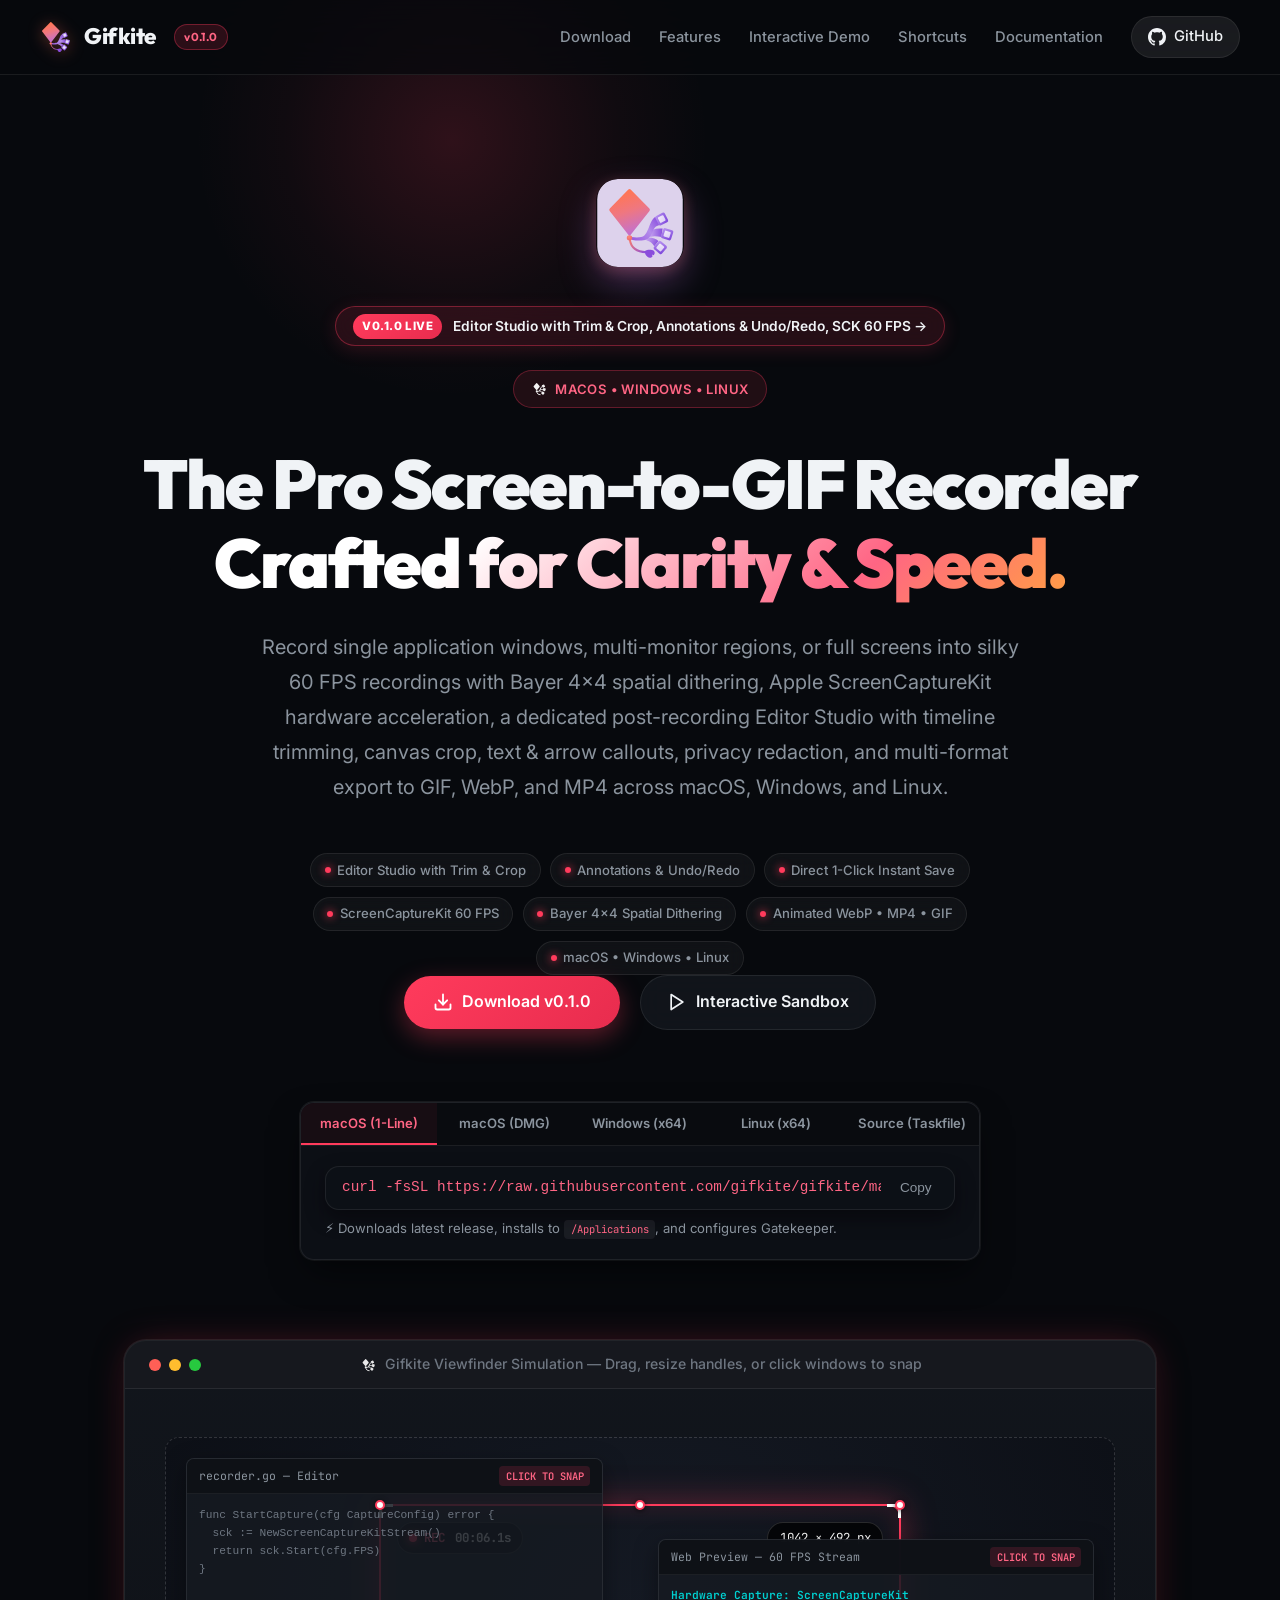
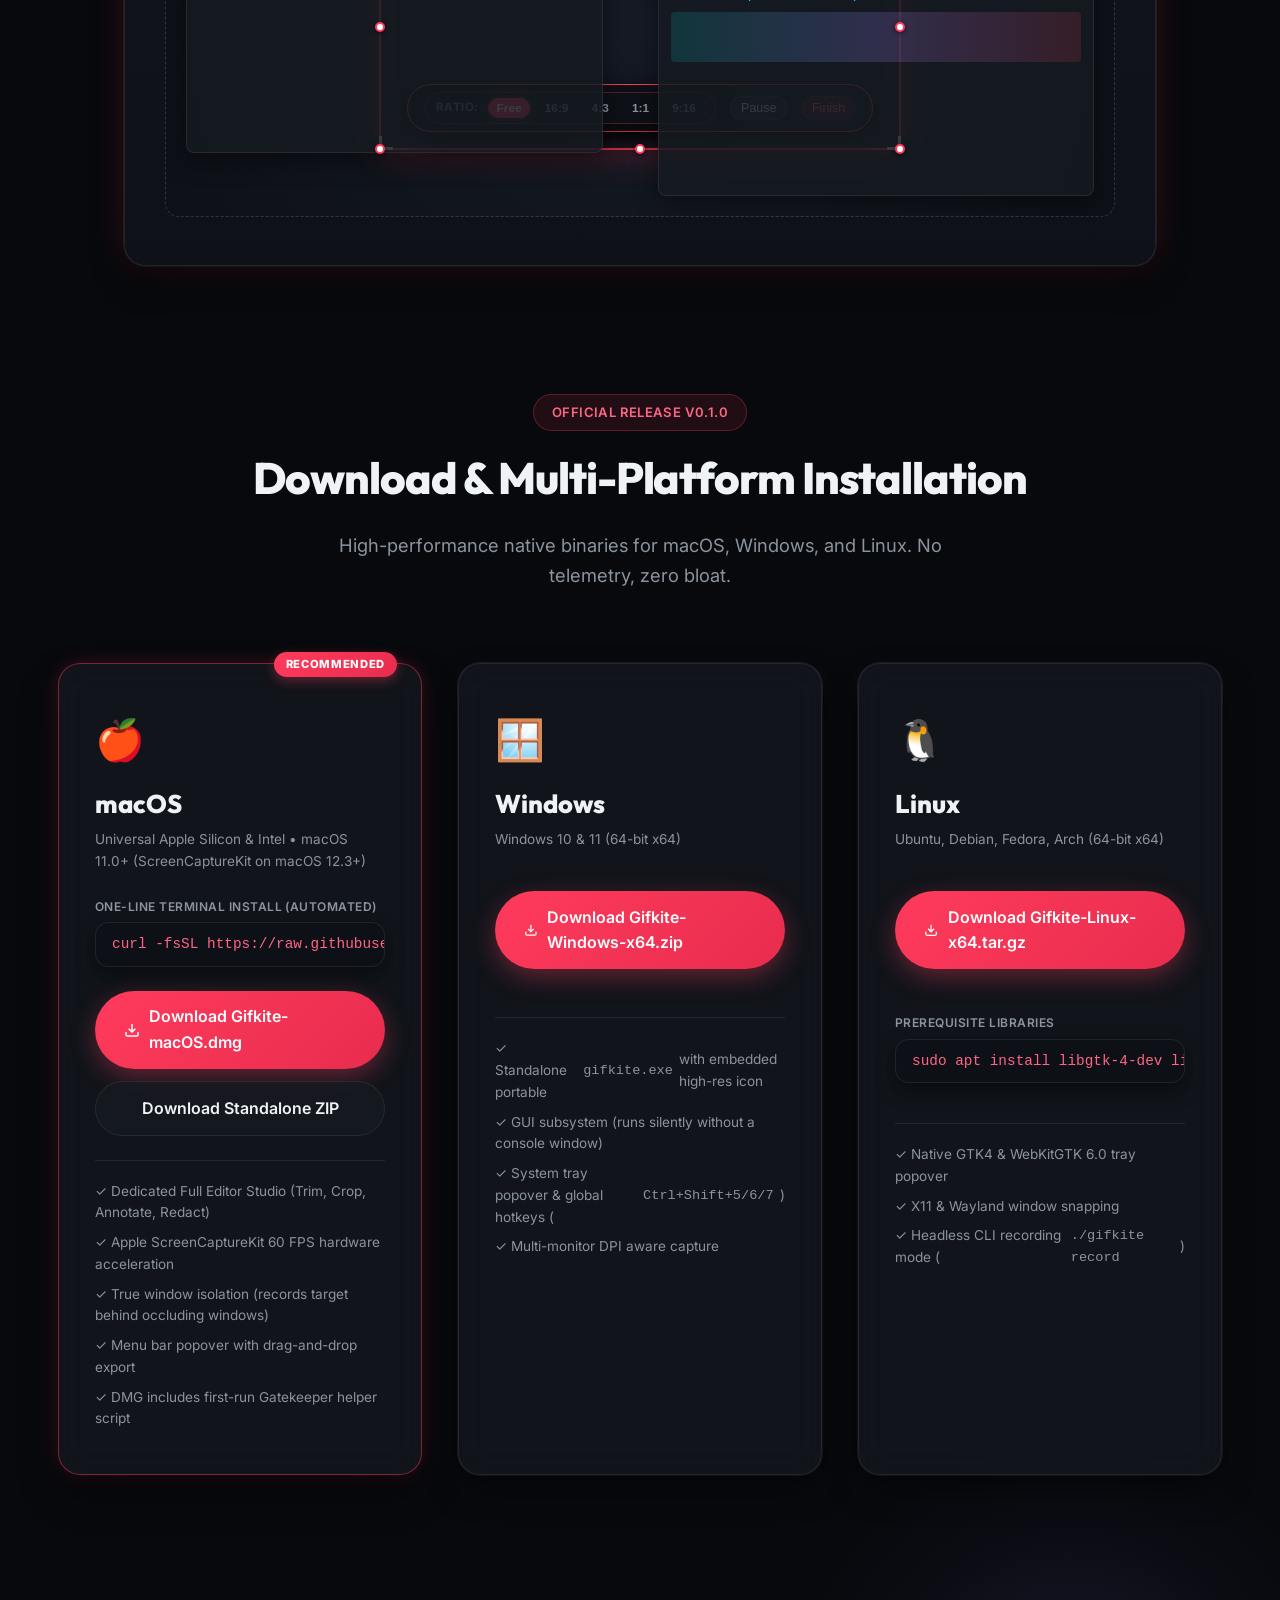
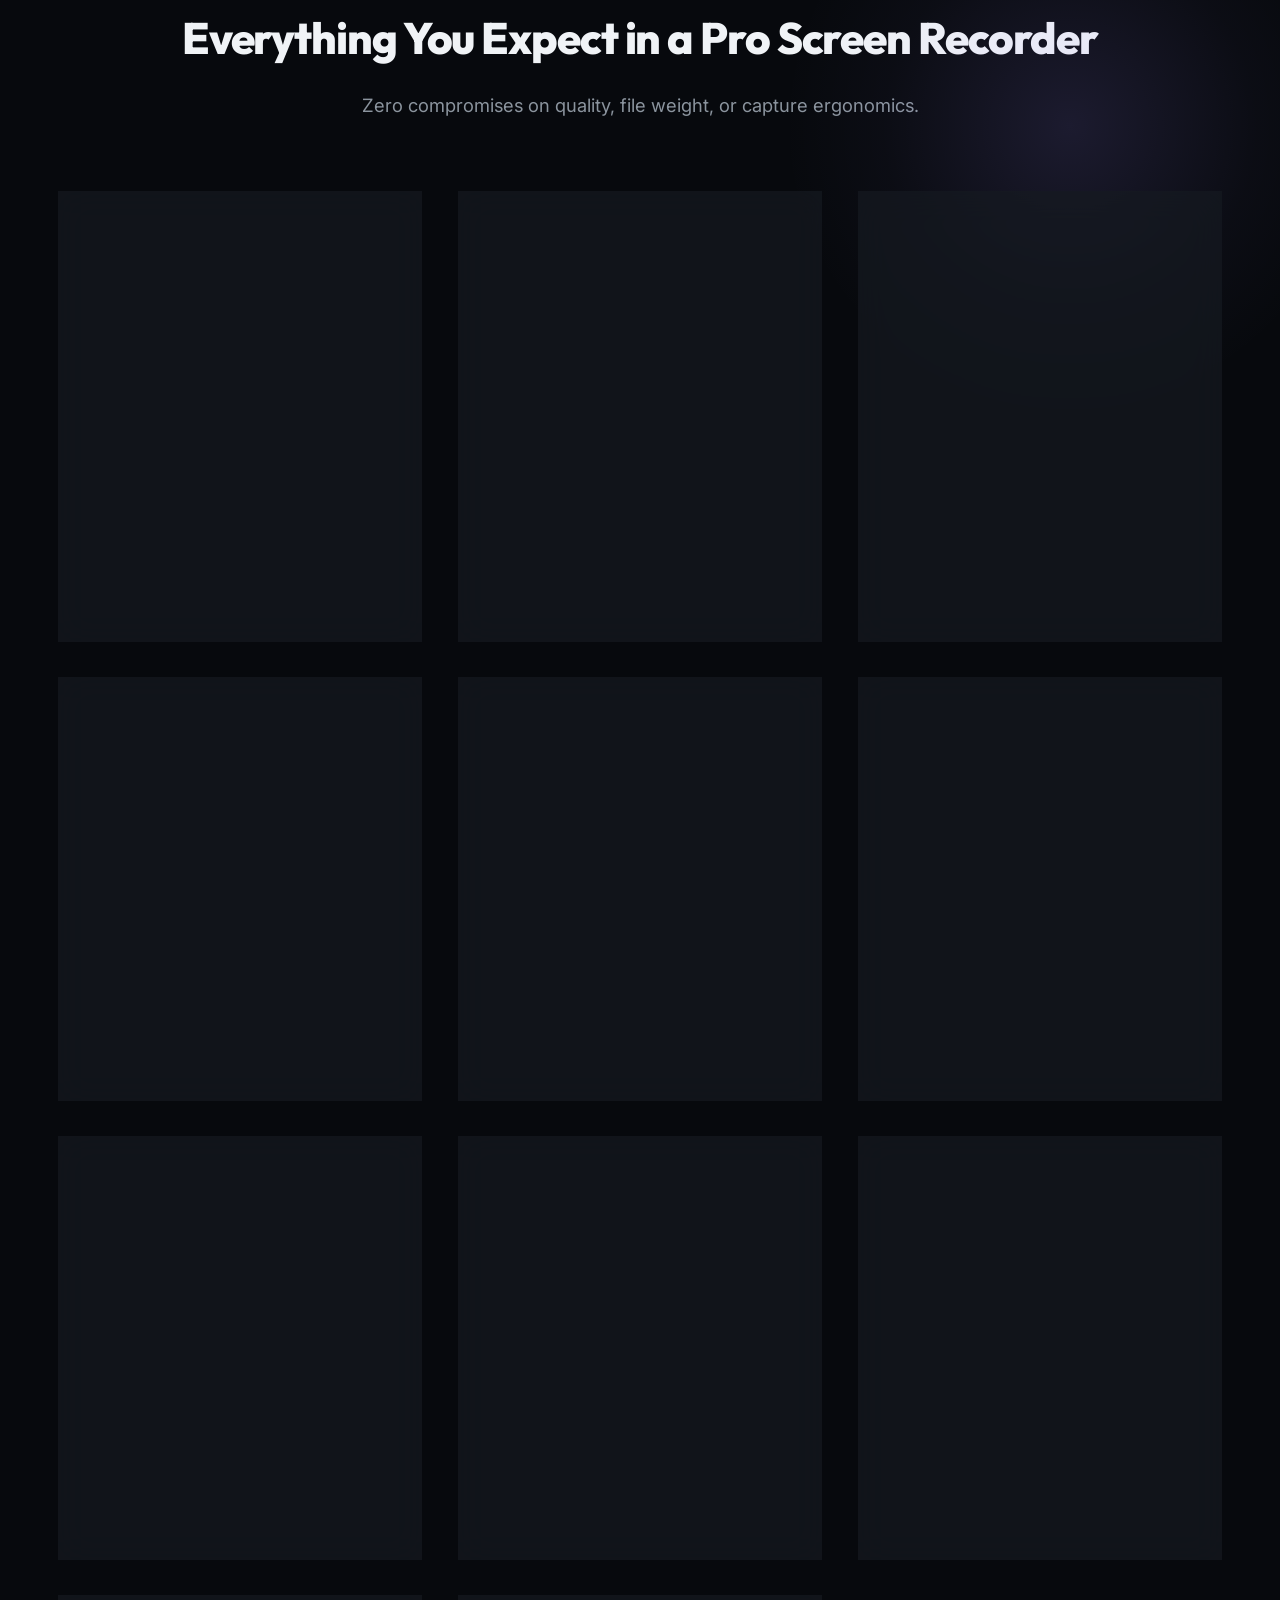
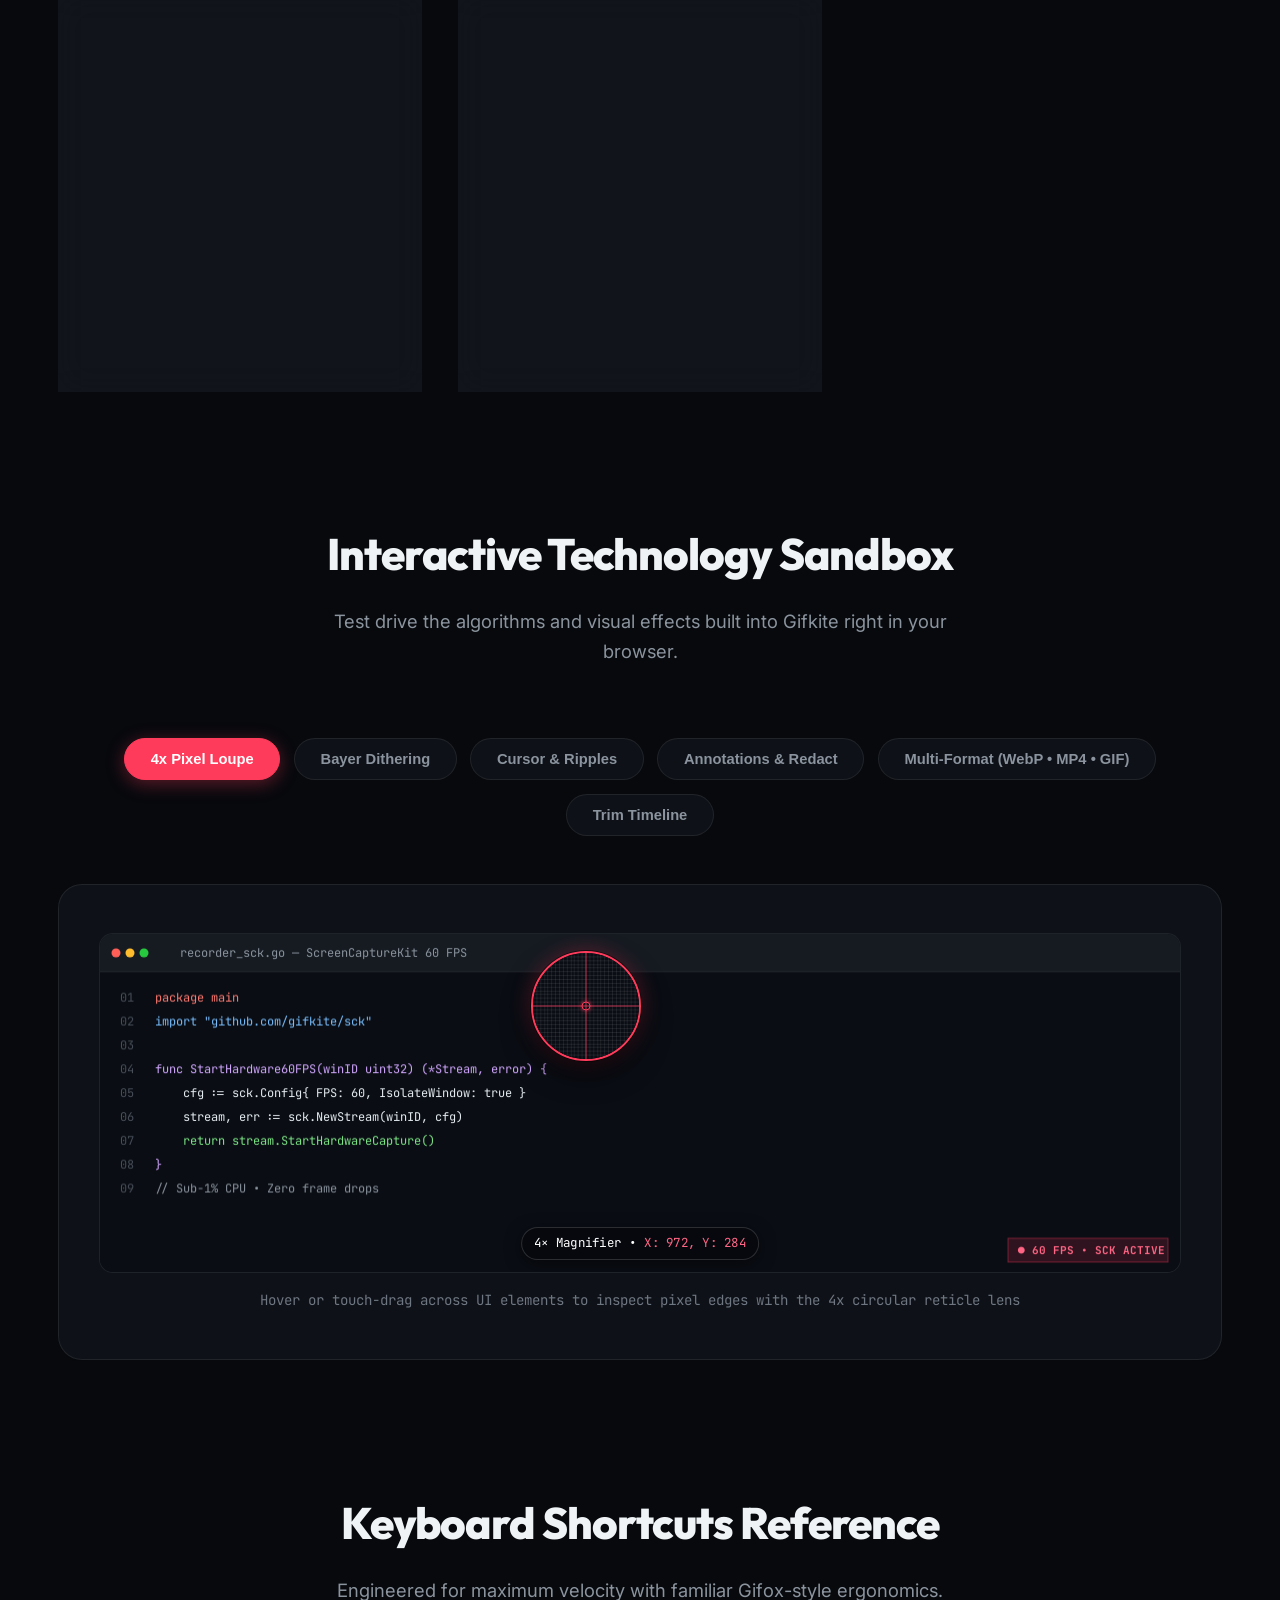
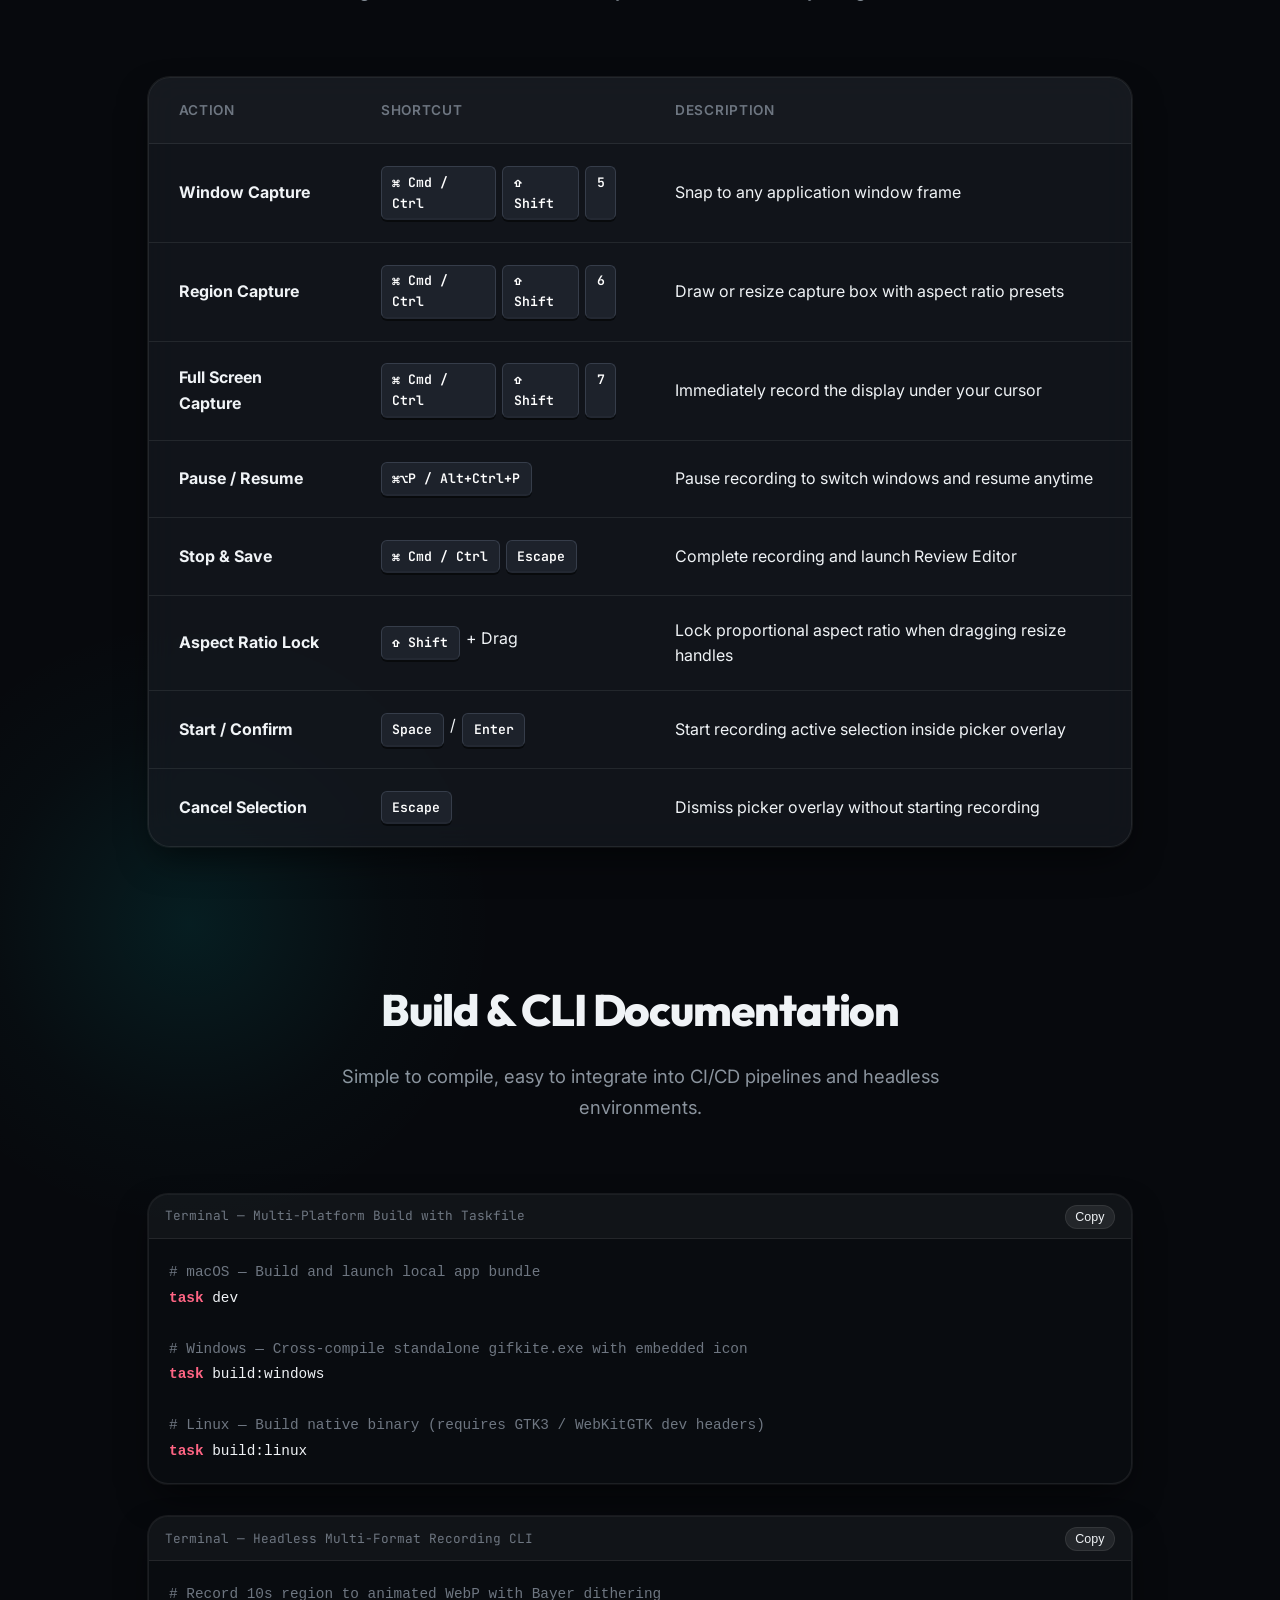
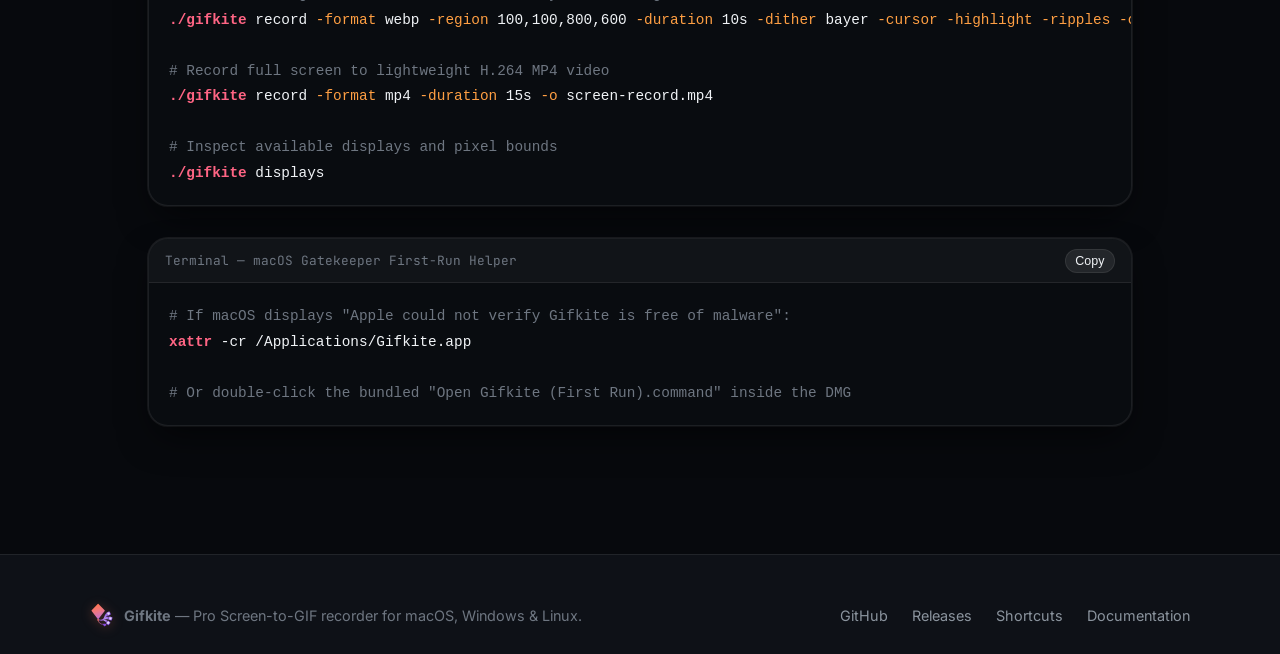
==== commit 62f71303: "feat: add export format options and update version references across CLI, tests, CI, and documentati" ====
--- a/docs/index.html
+++ b/docs/index.html
@@ -36,7 +36,7 @@
       <a href="#" class="logo-group" id="nav-logo">
         <img src="assets/gifkite-mark.svg" alt="Gifkite logo" class="nav-logo-mark" width="32" height="32">
         <span>Gifkite</span>
-        <span class="nav-version-badge">v1.0.0</span>
+        <span class="nav-version-badge">v0.1.0</span>
       </a>
 
       <nav aria-label="Main Navigation">
@@ -67,7 +67,7 @@
 
     <div>
       <a href="#download" class="hero-release-pill">
-        <span class="hero-release-tag">v1.0.0 LIVE</span>
+        <span class="hero-release-tag">v0.1.0 LIVE</span>
         <span>Editor Studio with Trim &amp; Crop, Annotations &amp; Undo/Redo, SCK 60 FPS &rarr;</span>
       </a>
     </div>
@@ -103,7 +103,7 @@
           <polyline points="7 10 12 15 17 10"></polyline>
           <line x1="12" y1="15" x2="12" y2="3"></line>
         </svg>
-        <span>Download v1.0.0</span>
+        <span>Download v0.1.0</span>
       </a>
 
       <a href="#playground" class="btn-secondary" id="hero-try-btn">
@@ -132,22 +132,22 @@
       </div>
       <div class="install-pane" id="pane-mac-dmg">
         <div class="install-action-row">
-          <a href="https://github.com/gifkite/gifkite/releases/download/v1.0.0/Gifkite-macOS.dmg" class="btn-dl-direct">Download Gifkite-macOS.dmg</a>
-          <a href="https://github.com/gifkite/gifkite/releases/download/v1.0.0/Gifkite-macOS.zip" class="btn-dl-alt">Download .zip</a>
+          <a href="https://github.com/gifkite/gifkite/releases/latest/download/Gifkite-macOS.dmg" class="btn-dl-direct">Download Gifkite-macOS.dmg</a>
+          <a href="https://github.com/gifkite/gifkite/releases/latest/download/Gifkite-macOS.zip" class="btn-dl-alt">Download .zip</a>
         </div>
         <p class="install-subtext">🛡️ Includes drag-to-Applications symlink + bundled First-Run Gatekeeper helper script.</p>
       </div>
       <div class="install-pane" id="pane-win-zip">
         <div class="install-action-row">
-          <a href="https://github.com/gifkite/gifkite/releases/download/v1.0.0/Gifkite-Windows-x64.zip" class="btn-dl-direct">Download Gifkite-Windows-x64.zip</a>
+          <a href="https://github.com/gifkite/gifkite/releases/latest/download/Gifkite-Windows-x64.zip" class="btn-dl-direct">Download Gifkite-Windows-x64.zip</a>
         </div>
         <p class="install-subtext">🪟 Portable standalone <code>gifkite.exe</code> with GUI subsystem (zero console popup) and system tray.</p>
       </div>
       <div class="install-pane" id="pane-linux-tar">
         <div class="install-action-row">
-          <a href="https://github.com/gifkite/gifkite/releases/download/v1.0.0/Gifkite-Linux-x64.tar.gz" class="btn-dl-direct">Download Gifkite-Linux-x64.tar.gz</a>
-        </div>
-        <p class="install-subtext">🐧 Requires GTK3 &amp; WebKitGTK: <code>sudo apt install libgtk-3-dev libwebkit2gtk-4.1-dev</code></p>
+          <a href="https://github.com/gifkite/gifkite/releases/latest/download/Gifkite-Linux-x64.tar.gz" class="btn-dl-direct">Download Gifkite-Linux-x64.tar.gz</a>
+        </div>
+        <p class="install-subtext">🐧 Requires GTK4 &amp; WebKitGTK 6.0: <code>sudo apt install libgtk-4-dev libwebkitgtk-6.0-dev</code></p>
       </div>
       <div class="install-pane" id="pane-source">
         <div class="install-bar">
@@ -251,7 +251,7 @@
   <!-- Downloads Section -->
   <section class="downloads-section" id="download">
     <div class="section-head">
-      <div class="badge-pill" style="margin-bottom: 0.75rem;">Official Release v1.0.0</div>
+      <div class="badge-pill" style="margin-bottom: 0.75rem;">Official Release v0.1.0</div>
       <h2>Download &amp; Multi-Platform Installation</h2>
       <p>High-performance native binaries for macOS, Windows, and Linux. No telemetry, zero bloat.</p>
     </div>
@@ -273,11 +273,11 @@
         </div>
 
         <div class="dl-btn-group">
-          <a href="https://github.com/gifkite/gifkite/releases/download/v1.0.0/Gifkite-macOS.dmg" class="btn-primary" style="width: 100%; justify-content: center;">
+          <a href="https://github.com/gifkite/gifkite/releases/latest/download/Gifkite-macOS.dmg" class="btn-primary" style="width: 100%; justify-content: center;">
             <svg width="18" height="18" viewBox="0 0 24 24" fill="none" stroke="currentColor" stroke-width="2.2"><path d="M21 15v4a2 2 0 0 1-2 2H5a2 2 0 0 1-2-2v-4"></path><polyline points="7 10 12 15 17 10"></polyline><line x1="12" y1="15" x2="12" y2="3"></line></svg>
             <span>Download Gifkite-macOS.dmg</span>
           </a>
-          <a href="https://github.com/gifkite/gifkite/releases/download/v1.0.0/Gifkite-macOS.zip" class="btn-secondary" style="width: 100%; justify-content: center;">
+          <a href="https://github.com/gifkite/gifkite/releases/latest/download/Gifkite-macOS.zip" class="btn-secondary" style="width: 100%; justify-content: center;">
             <span>Download Standalone ZIP</span>
           </a>
         </div>
@@ -298,7 +298,7 @@
         <p class="dl-os-meta">Windows 10 &amp; 11 (64-bit x64)</p>
 
         <div class="dl-btn-group" style="margin-top: 1rem;">
-          <a href="https://github.com/gifkite/gifkite/releases/download/v1.0.0/Gifkite-Windows-x64.zip" class="btn-primary" style="width: 100%; justify-content: center;">
+          <a href="https://github.com/gifkite/gifkite/releases/latest/download/Gifkite-Windows-x64.zip" class="btn-primary" style="width: 100%; justify-content: center;">
             <svg width="18" height="18" viewBox="0 0 24 24" fill="none" stroke="currentColor" stroke-width="2.2"><path d="M21 15v4a2 2 0 0 1-2 2H5a2 2 0 0 1-2-2v-4"></path><polyline points="7 10 12 15 17 10"></polyline><line x1="12" y1="15" x2="12" y2="3"></line></svg>
             <span>Download Gifkite-Windows-x64.zip</span>
           </a>
@@ -319,7 +319,7 @@
         <p class="dl-os-meta">Ubuntu, Debian, Fedora, Arch (64-bit x64)</p>
 
         <div class="dl-btn-group" style="margin-top: 1rem;">
-          <a href="https://github.com/gifkite/gifkite/releases/download/v1.0.0/Gifkite-Linux-x64.tar.gz" class="btn-primary" style="width: 100%; justify-content: center;">
+          <a href="https://github.com/gifkite/gifkite/releases/latest/download/Gifkite-Linux-x64.tar.gz" class="btn-primary" style="width: 100%; justify-content: center;">
             <svg width="18" height="18" viewBox="0 0 24 24" fill="none" stroke="currentColor" stroke-width="2.2"><path d="M21 15v4a2 2 0 0 1-2 2H5a2 2 0 0 1-2-2v-4"></path><polyline points="7 10 12 15 17 10"></polyline><line x1="12" y1="15" x2="12" y2="3"></line></svg>
             <span>Download Gifkite-Linux-x64.tar.gz</span>
           </a>
@@ -328,13 +328,13 @@
         <div class="dl-terminal-box" style="margin-top: 1.25rem;">
           <span class="dl-terminal-label">Prerequisite Libraries</span>
           <div class="install-bar">
-            <code>sudo apt install libgtk-3-dev libwebkit2gtk-4.1-dev</code>
-            <button class="btn-copy" data-copy="sudo apt install libgtk-3-dev libwebkit2gtk-4.1-dev">Copy</button>
+            <code>sudo apt install libgtk-4-dev libwebkitgtk-6.0-dev</code>
+            <button class="btn-copy" data-copy="sudo apt install libgtk-4-dev libwebkitgtk-6.0-dev">Copy</button>
           </div>
         </div>
 
         <div class="dl-features-list" style="margin-top: 1rem;">
-          <span>✓ Native GTK3 &amp; WebKitGTK tray popover</span>
+          <span>✓ Native GTK4 &amp; WebKitGTK 6.0 tray popover</span>
           <span>✓ X11 &amp; Wayland window snapping</span>
           <span>✓ Headless CLI recording mode (<code>./gifkite record</code>)</span>
         </div>
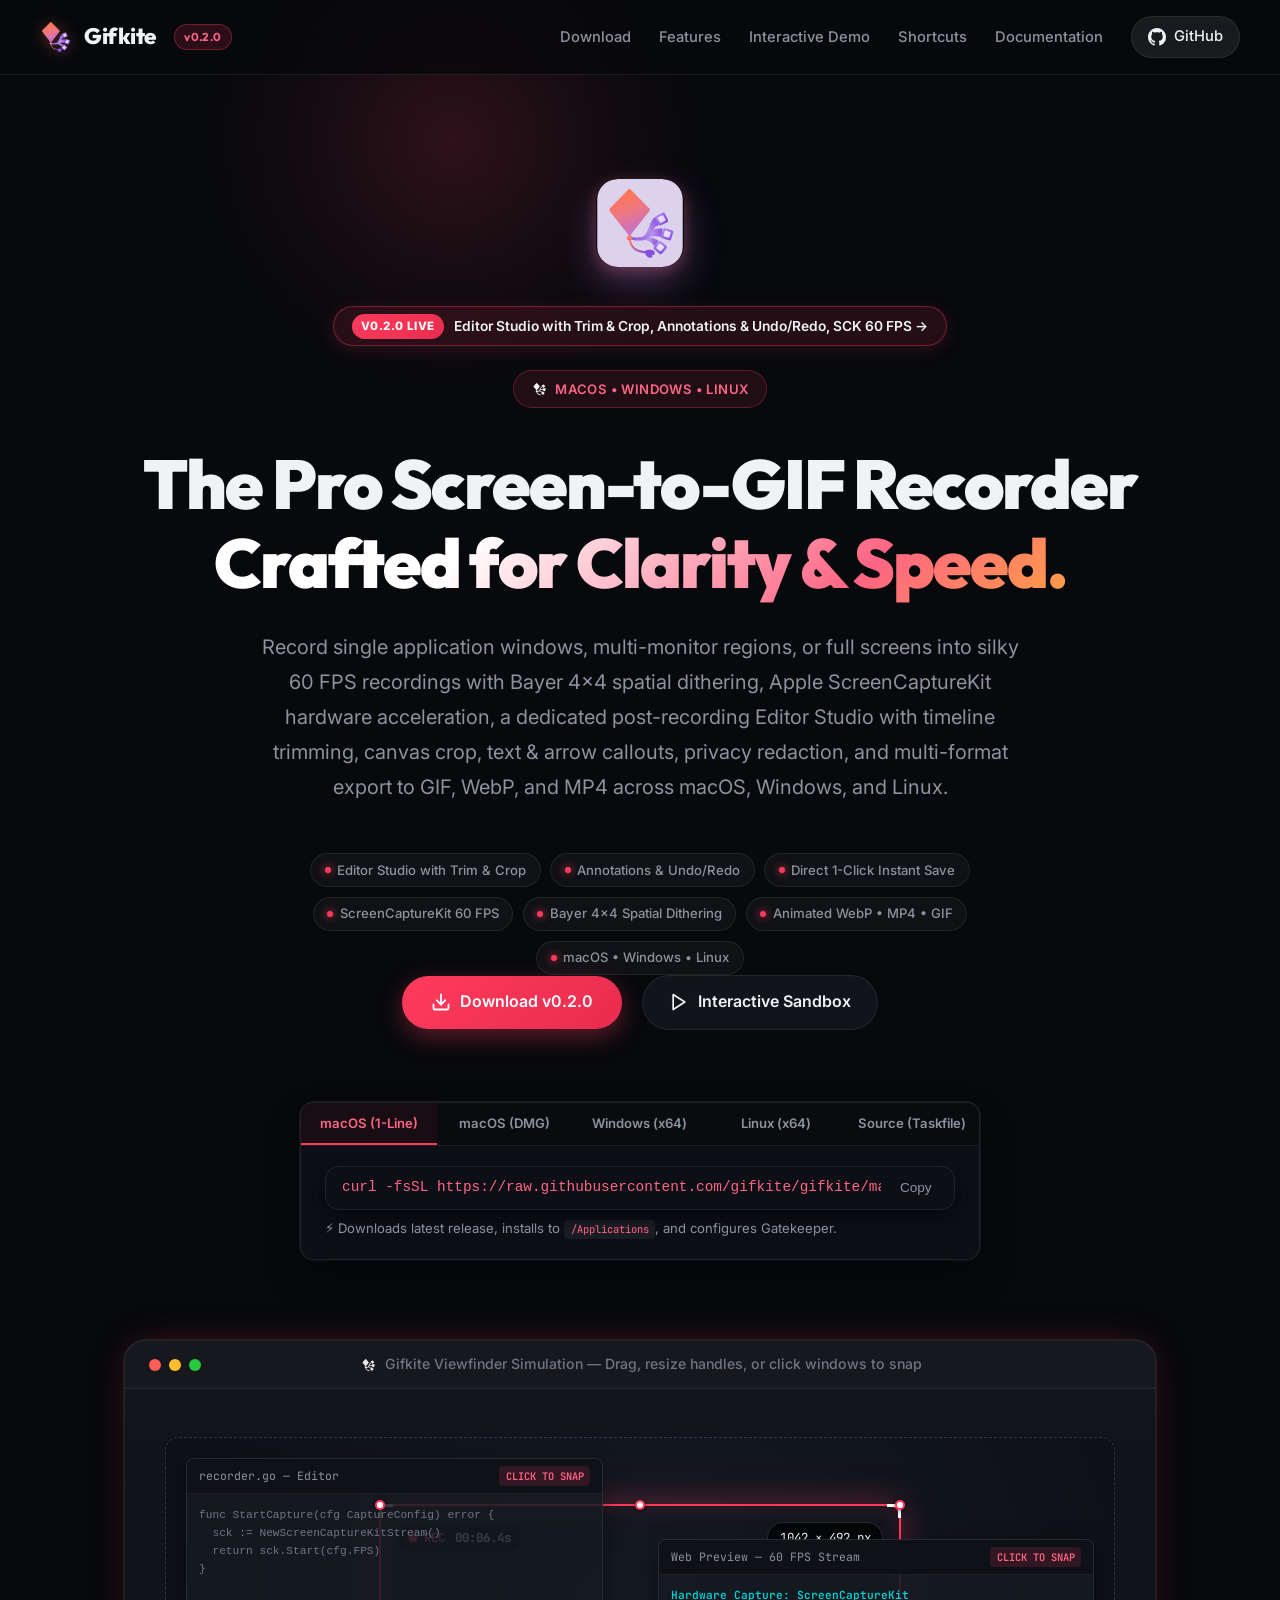
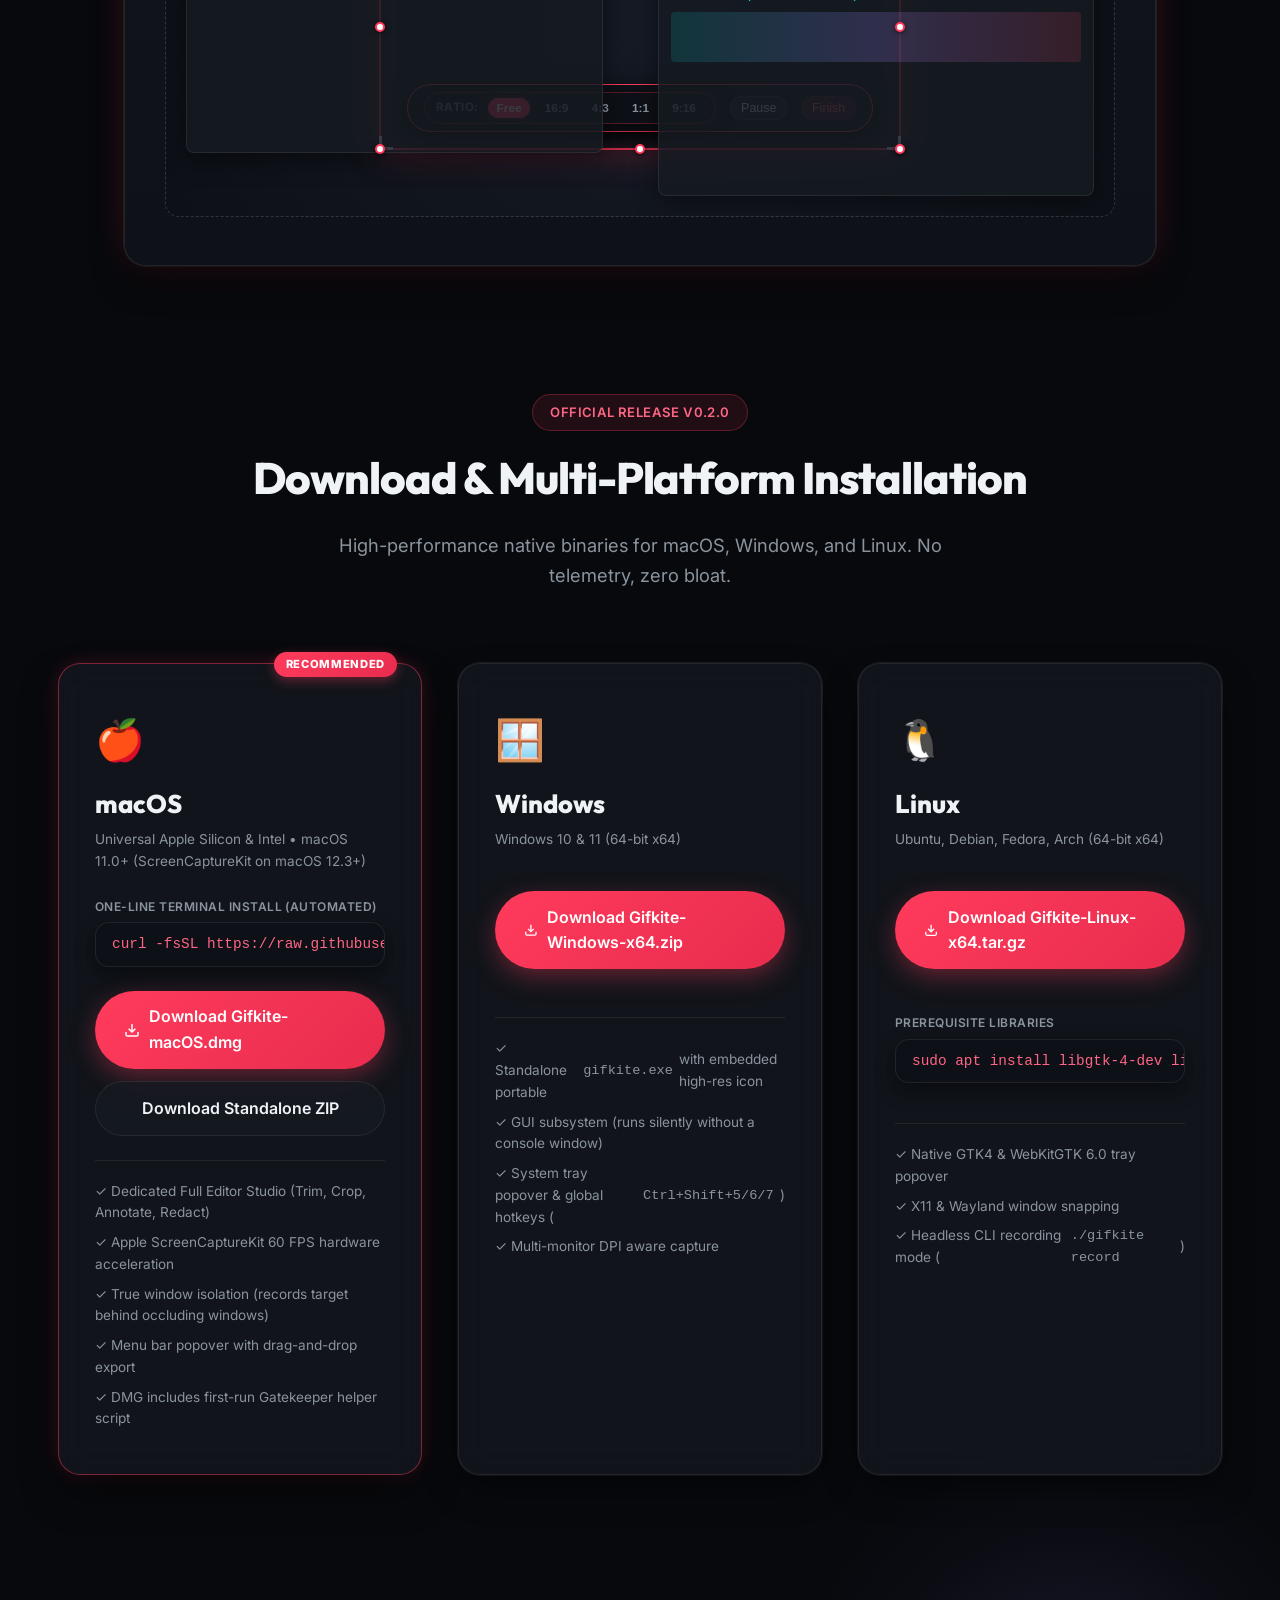
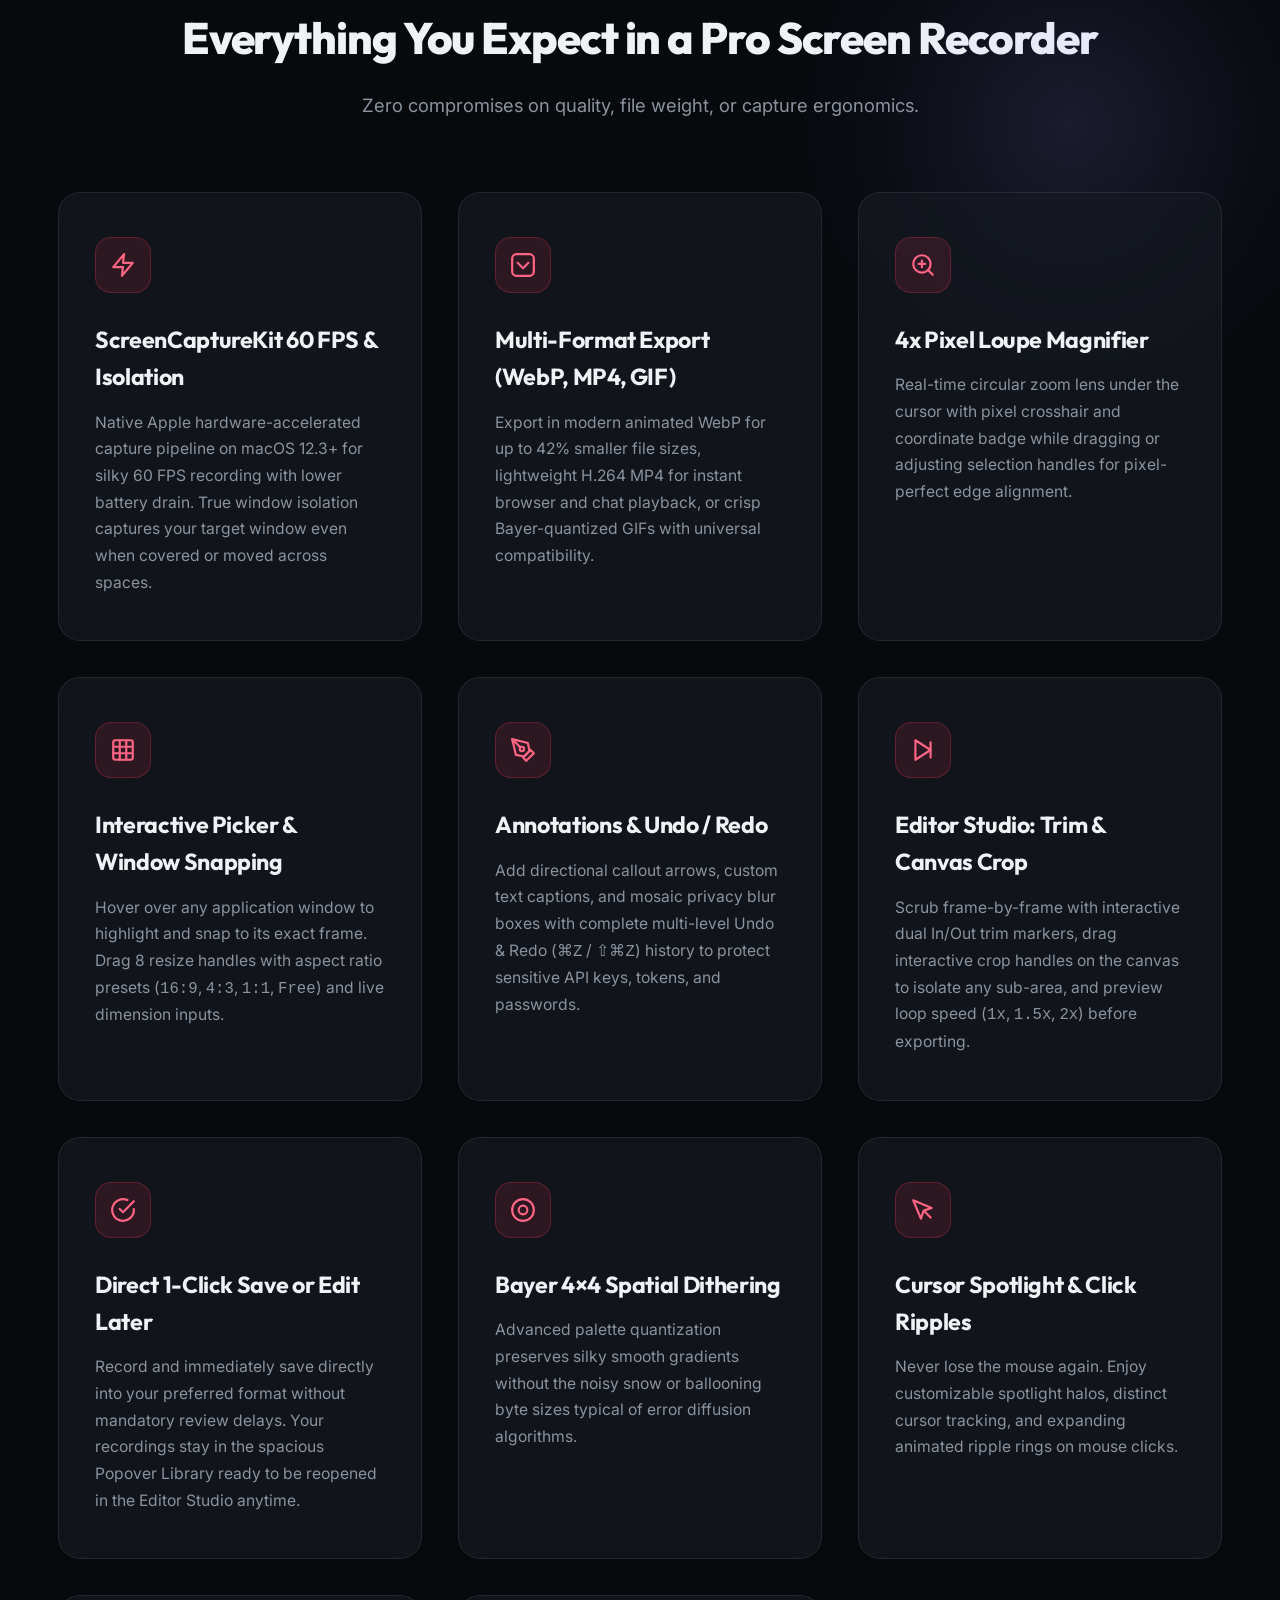
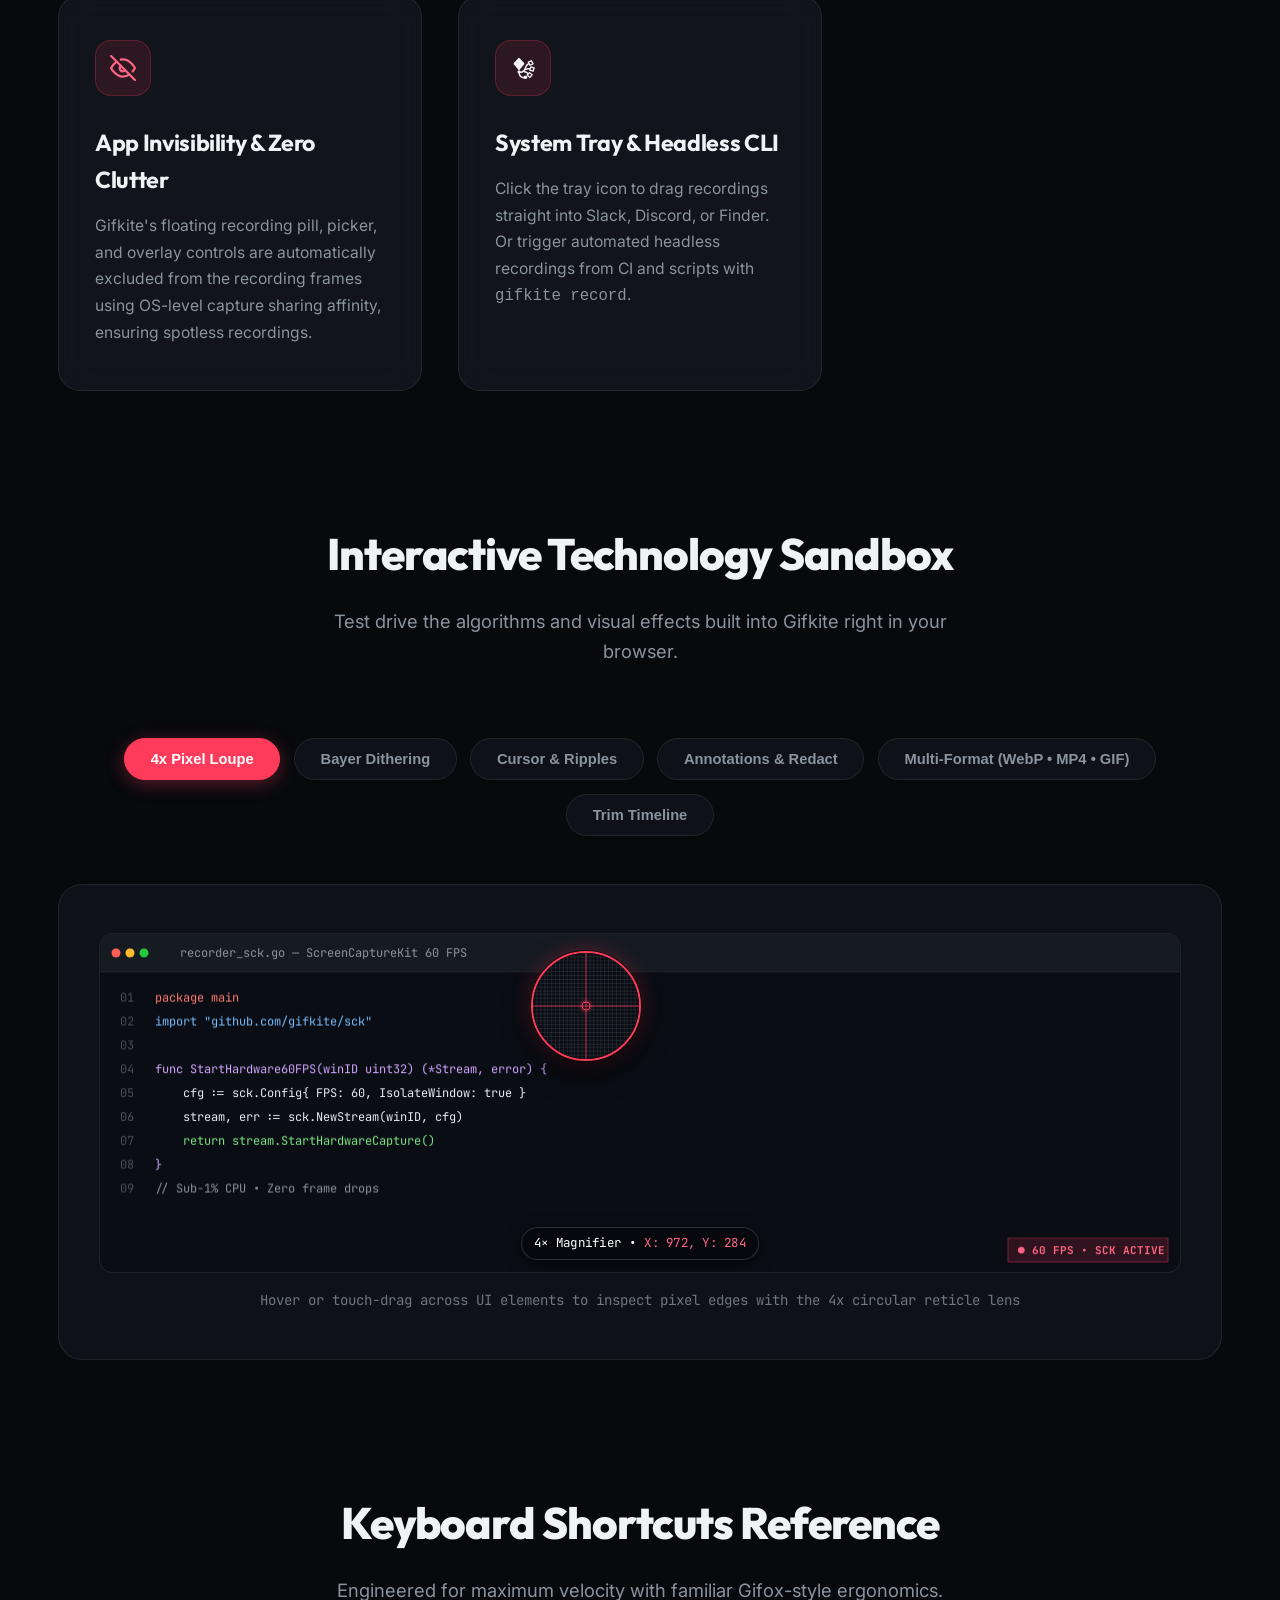
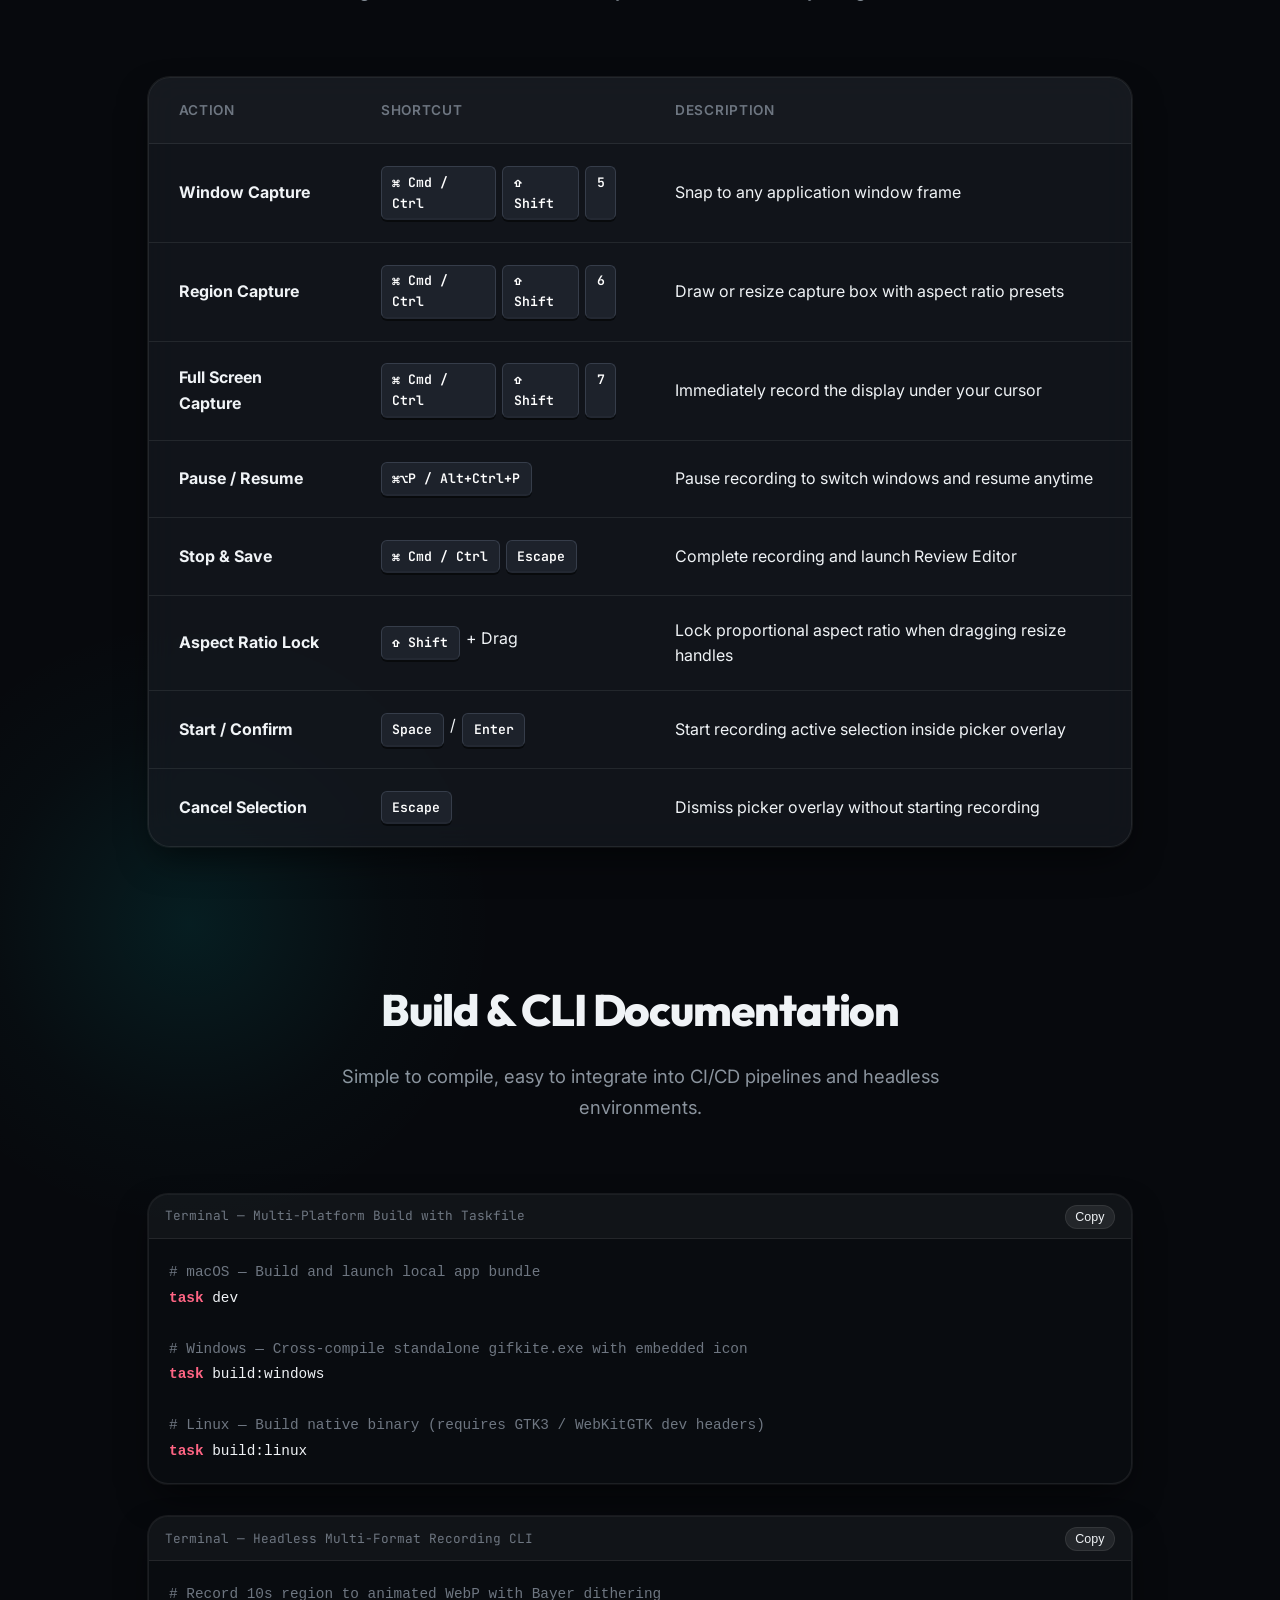
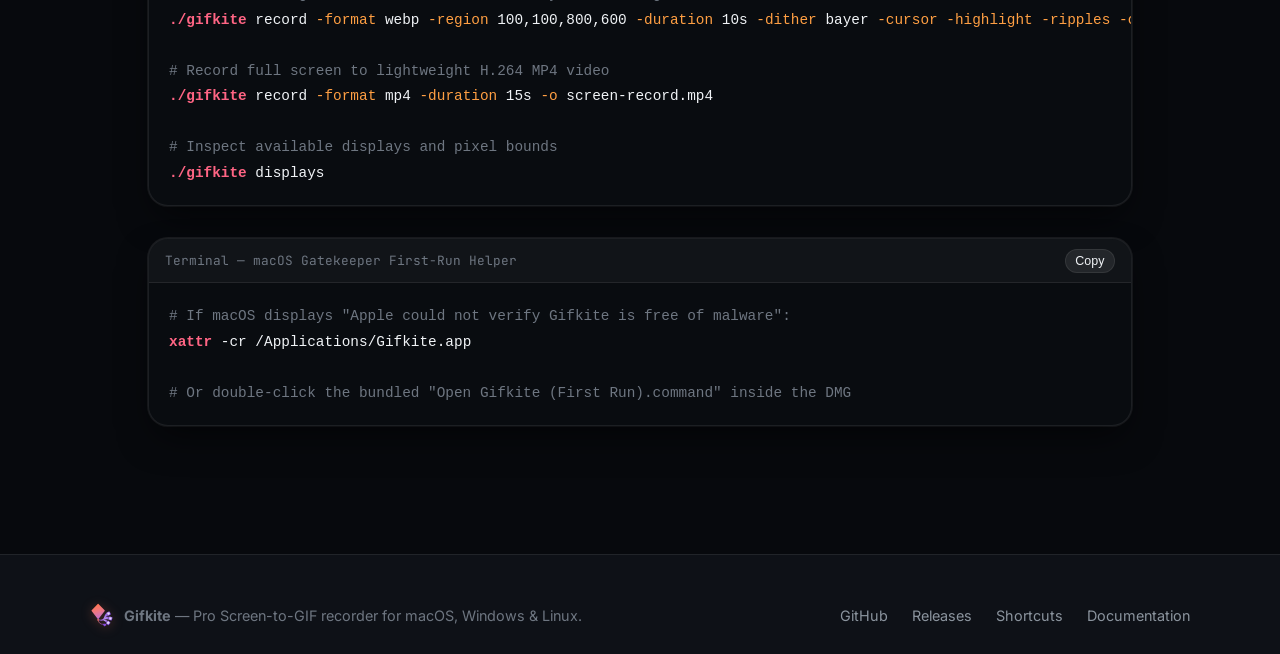
==== commit 1953d5d0: "chore: bump version to v0.2.0 and add null safety checks with test synchronization" ====
--- a/docs/index.html
+++ b/docs/index.html
@@ -36,7 +36,7 @@
       <a href="#" class="logo-group" id="nav-logo">
         <img src="assets/gifkite-mark.svg" alt="Gifkite logo" class="nav-logo-mark" width="32" height="32">
         <span>Gifkite</span>
-        <span class="nav-version-badge">v0.1.0</span>
+        <span class="nav-version-badge">v0.2.0</span>
       </a>
 
       <nav aria-label="Main Navigation">
@@ -67,7 +67,7 @@
 
     <div>
       <a href="#download" class="hero-release-pill">
-        <span class="hero-release-tag">v0.1.0 LIVE</span>
+        <span class="hero-release-tag">v0.2.0 LIVE</span>
         <span>Editor Studio with Trim &amp; Crop, Annotations &amp; Undo/Redo, SCK 60 FPS &rarr;</span>
       </a>
     </div>
@@ -103,7 +103,7 @@
           <polyline points="7 10 12 15 17 10"></polyline>
           <line x1="12" y1="15" x2="12" y2="3"></line>
         </svg>
-        <span>Download v0.1.0</span>
+        <span>Download v0.2.0</span>
       </a>
 
       <a href="#playground" class="btn-secondary" id="hero-try-btn">
@@ -251,7 +251,7 @@
   <!-- Downloads Section -->
   <section class="downloads-section" id="download">
     <div class="section-head">
-      <div class="badge-pill" style="margin-bottom: 0.75rem;">Official Release v0.1.0</div>
+      <div class="badge-pill" style="margin-bottom: 0.75rem;">Official Release v0.2.0</div>
       <h2>Download &amp; Multi-Platform Installation</h2>
       <p>High-performance native binaries for macOS, Windows, and Linux. No telemetry, zero bloat.</p>
     </div>
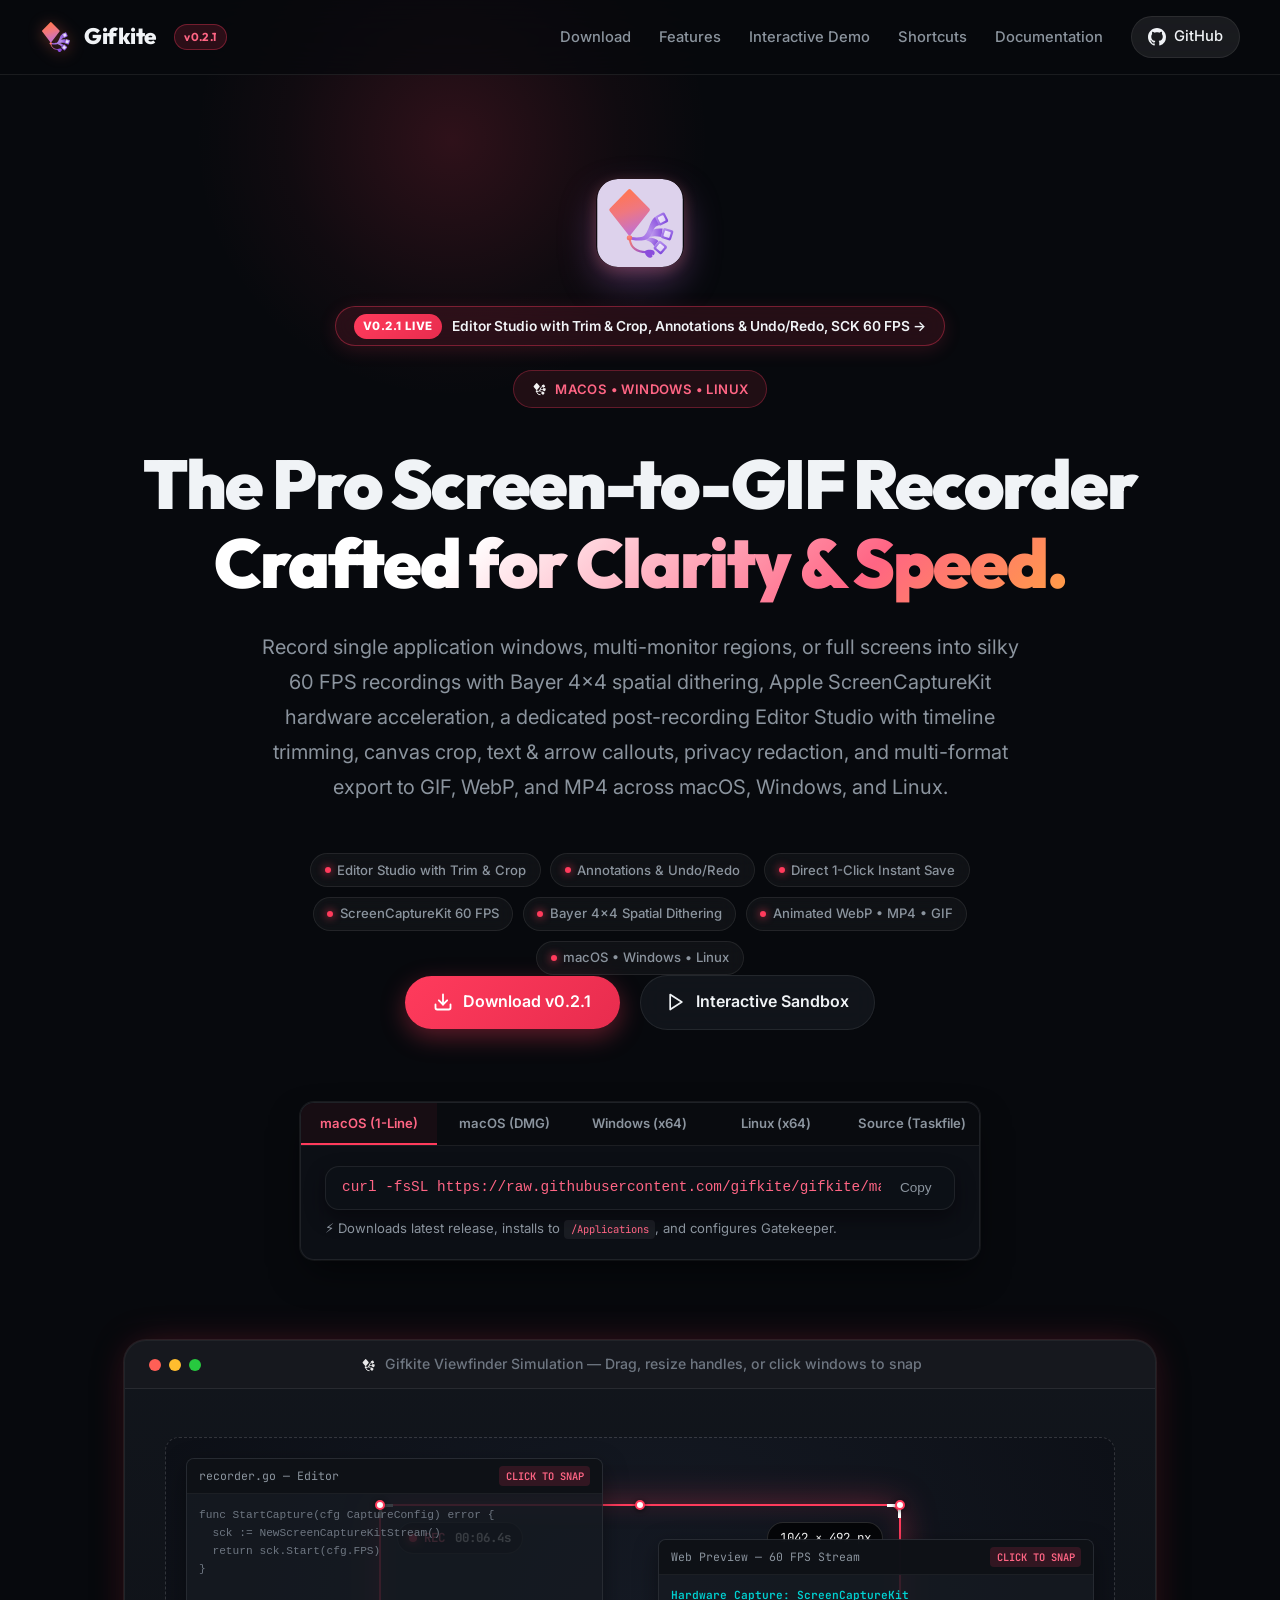
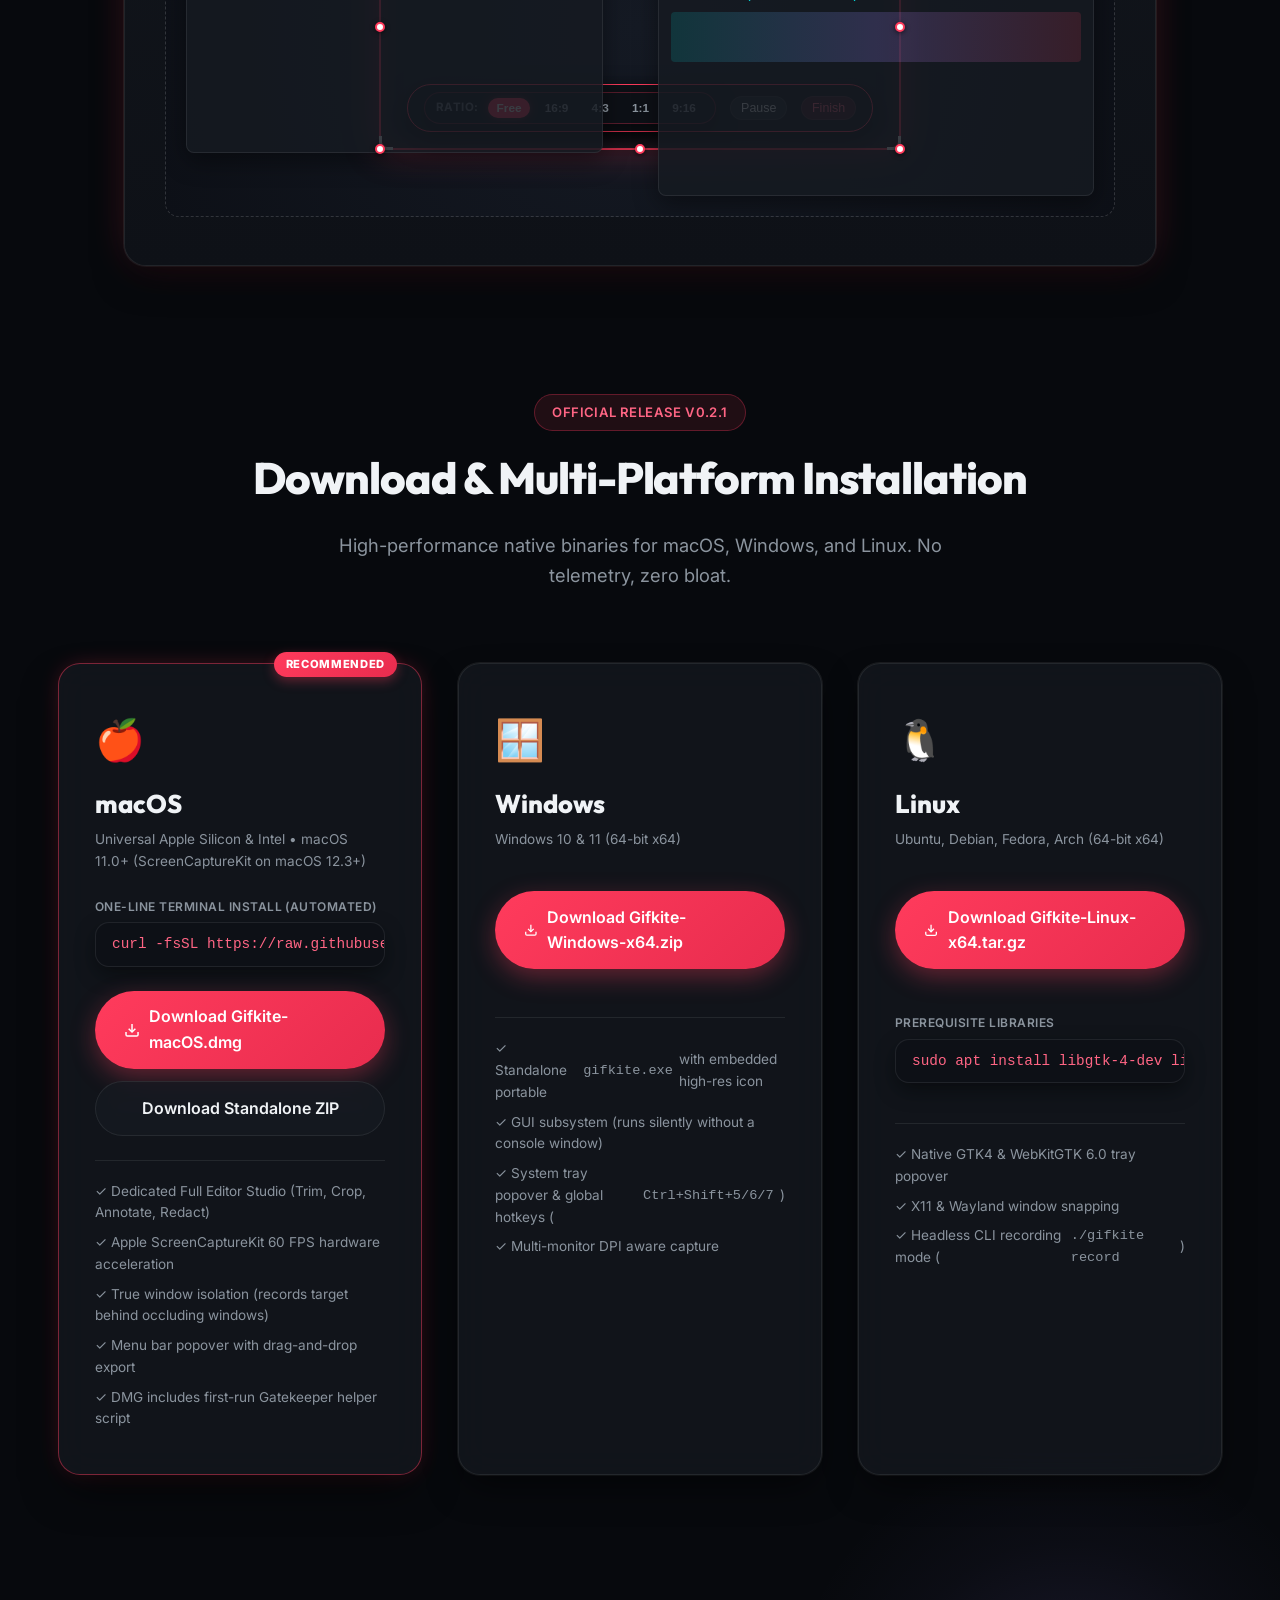
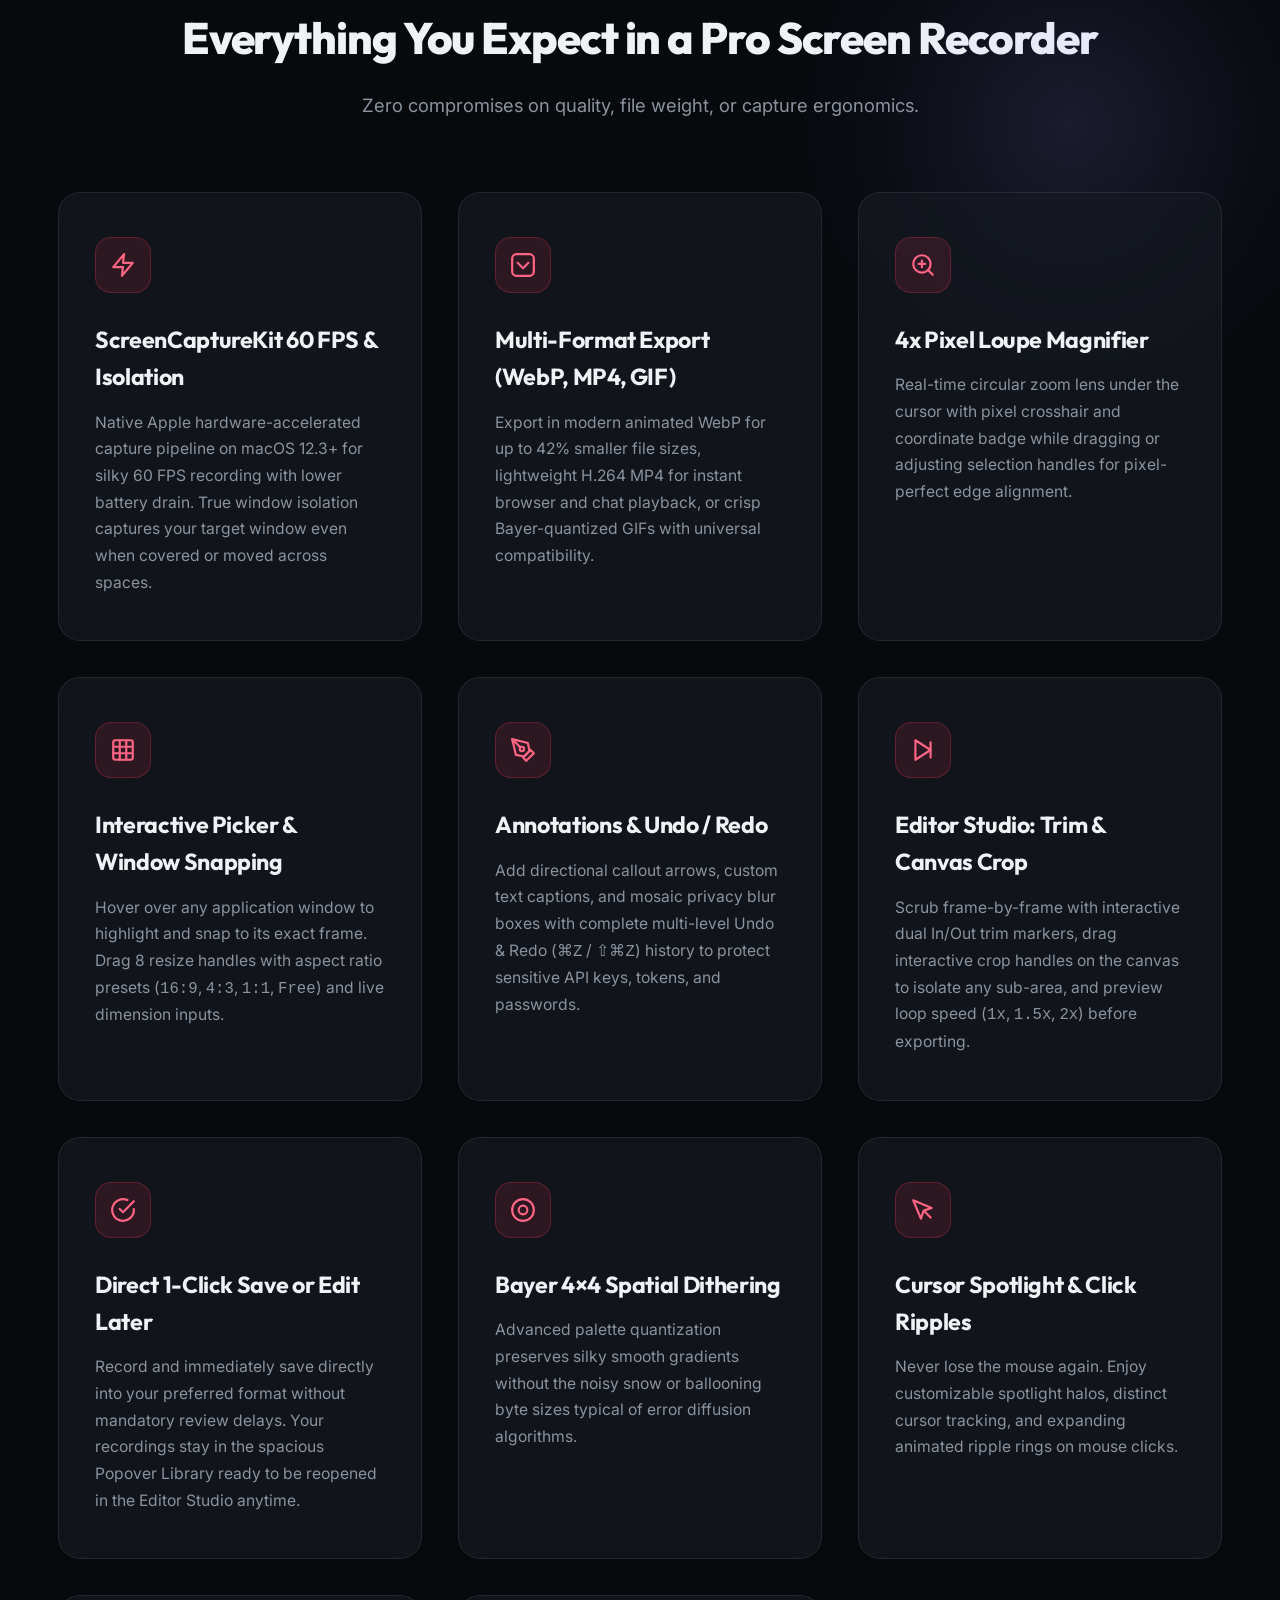
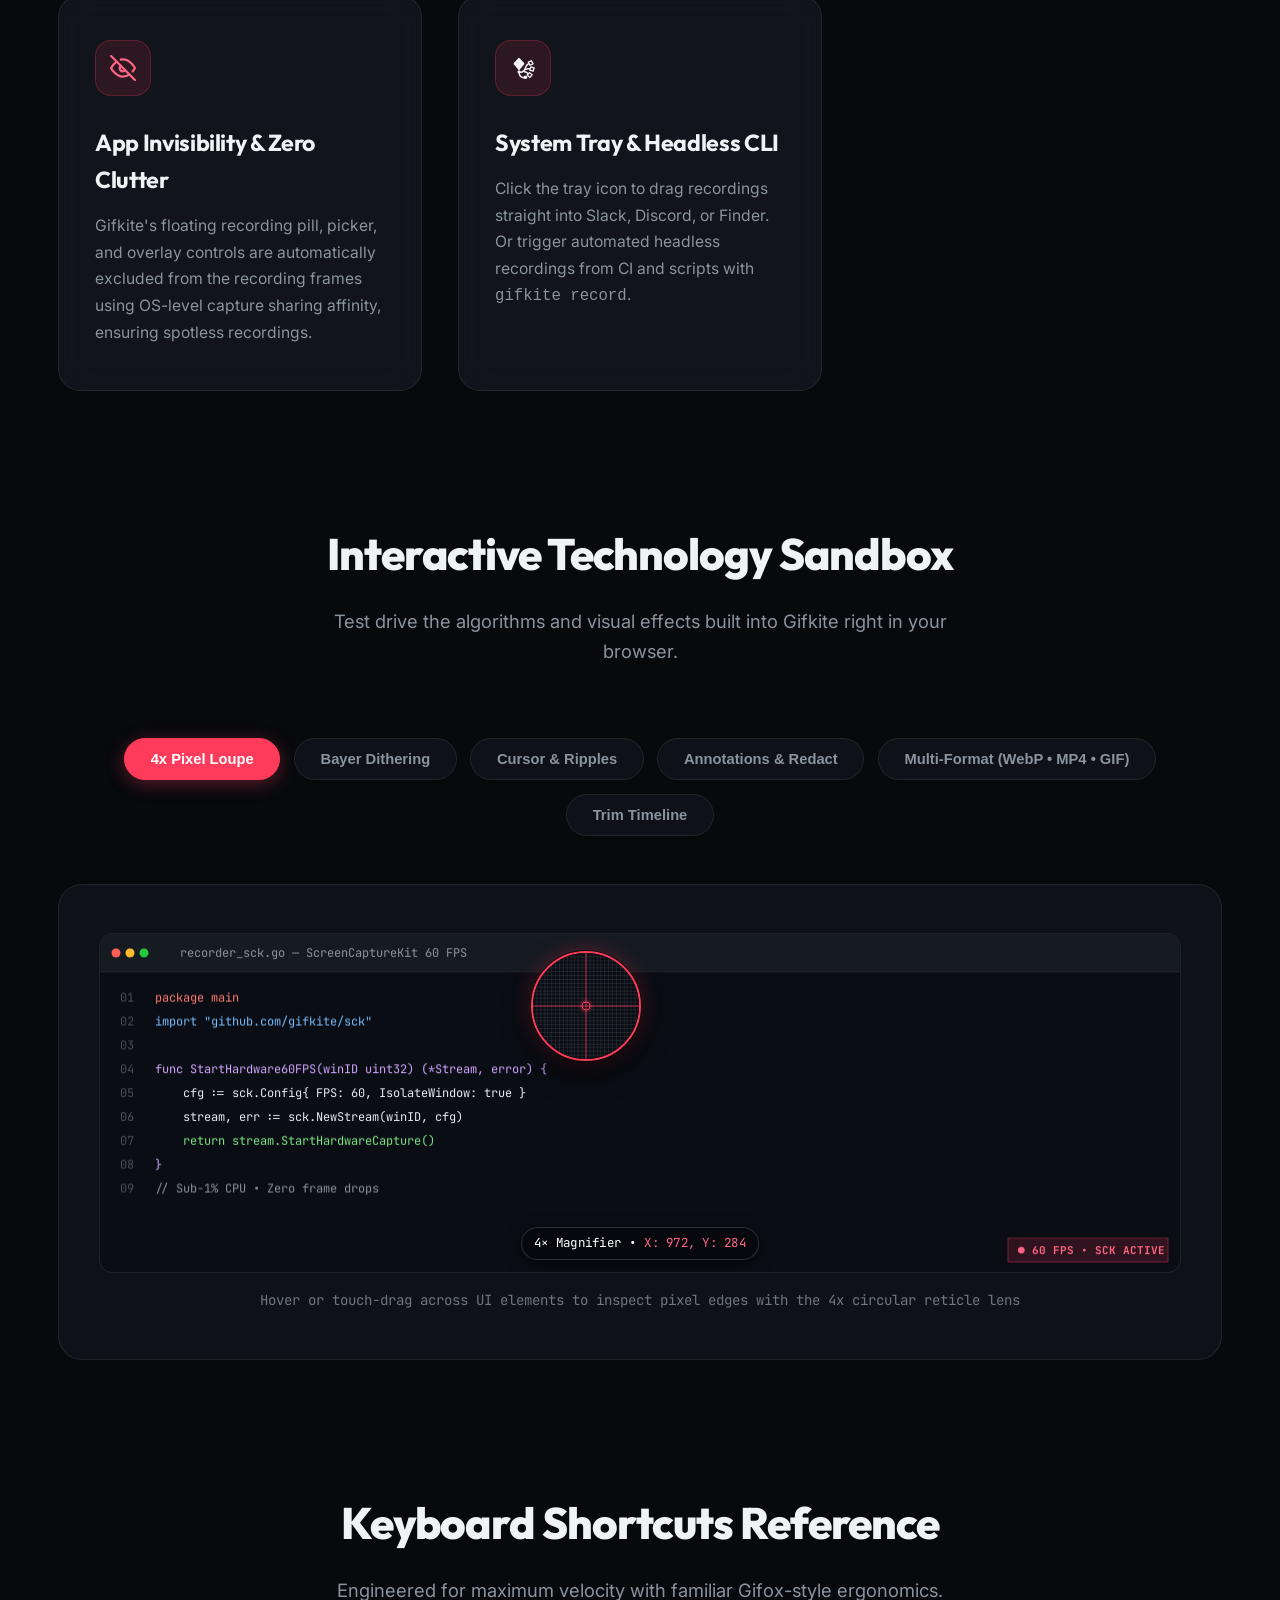
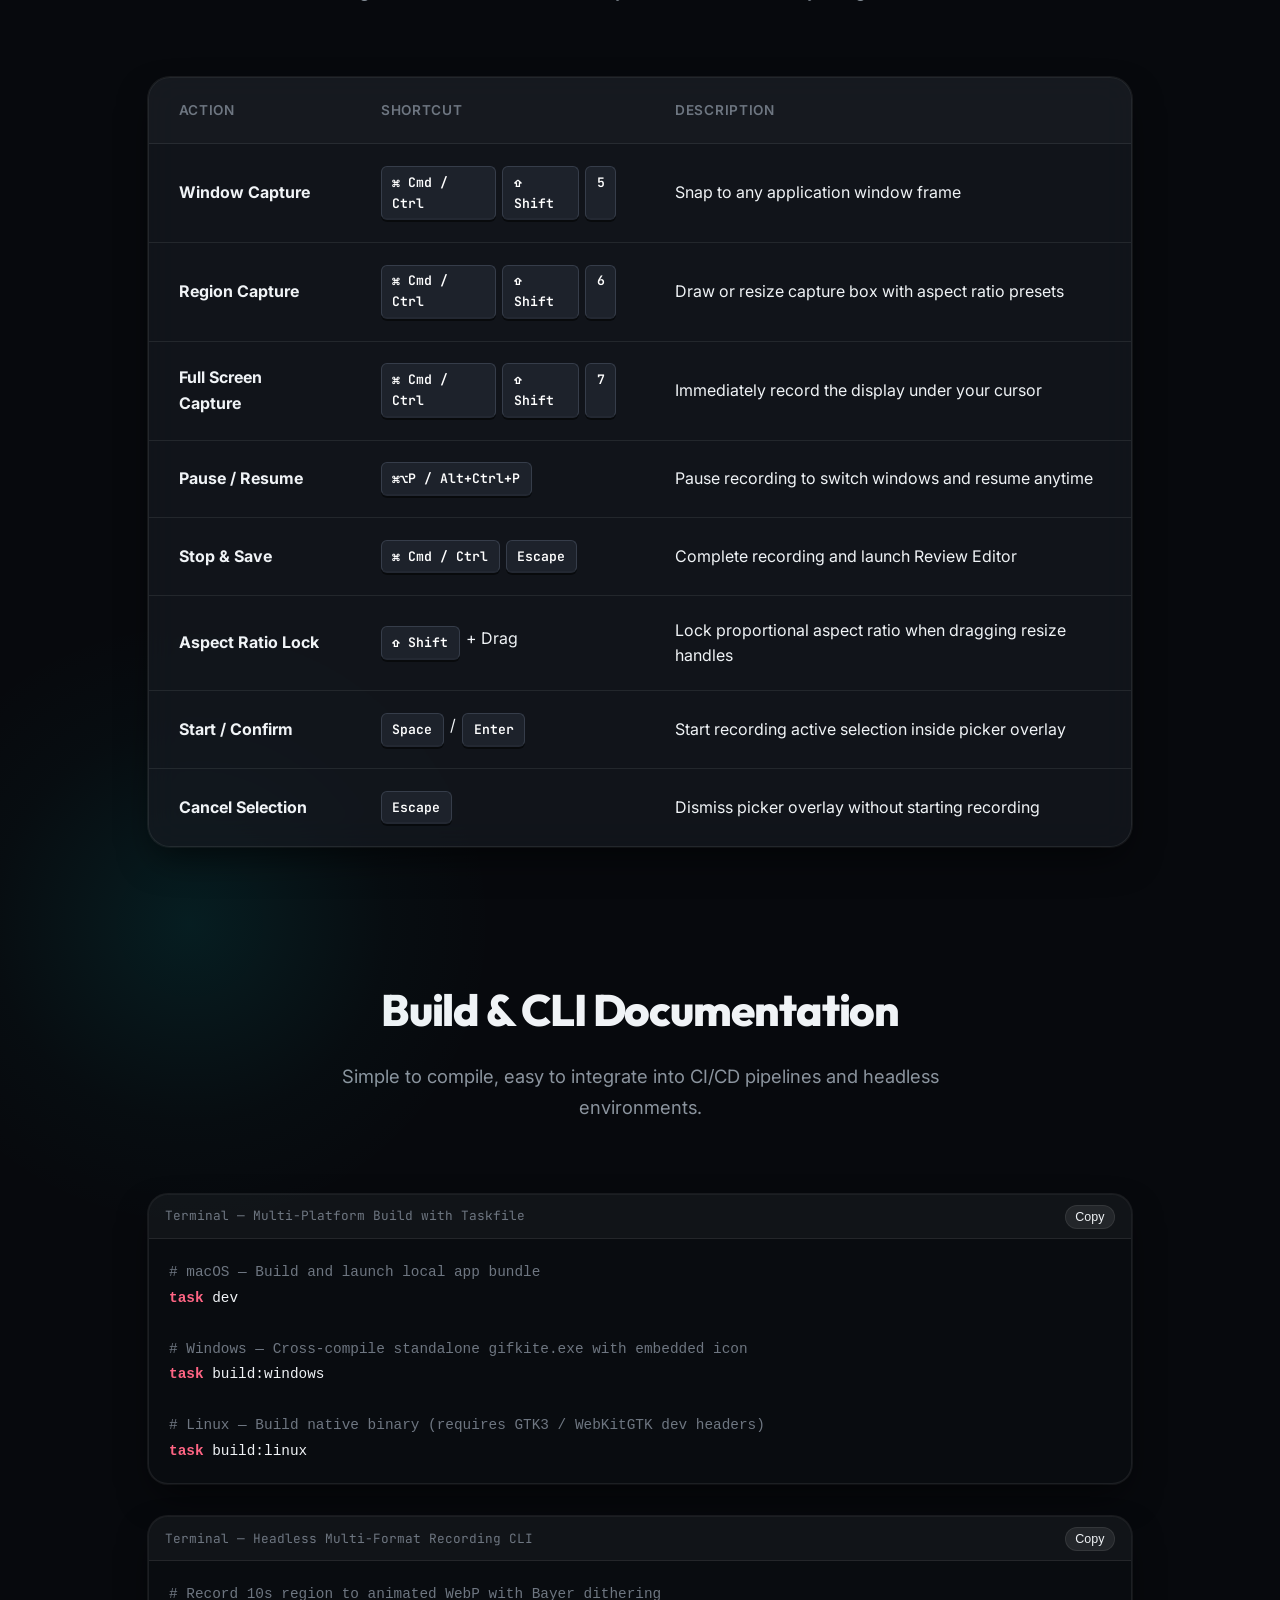
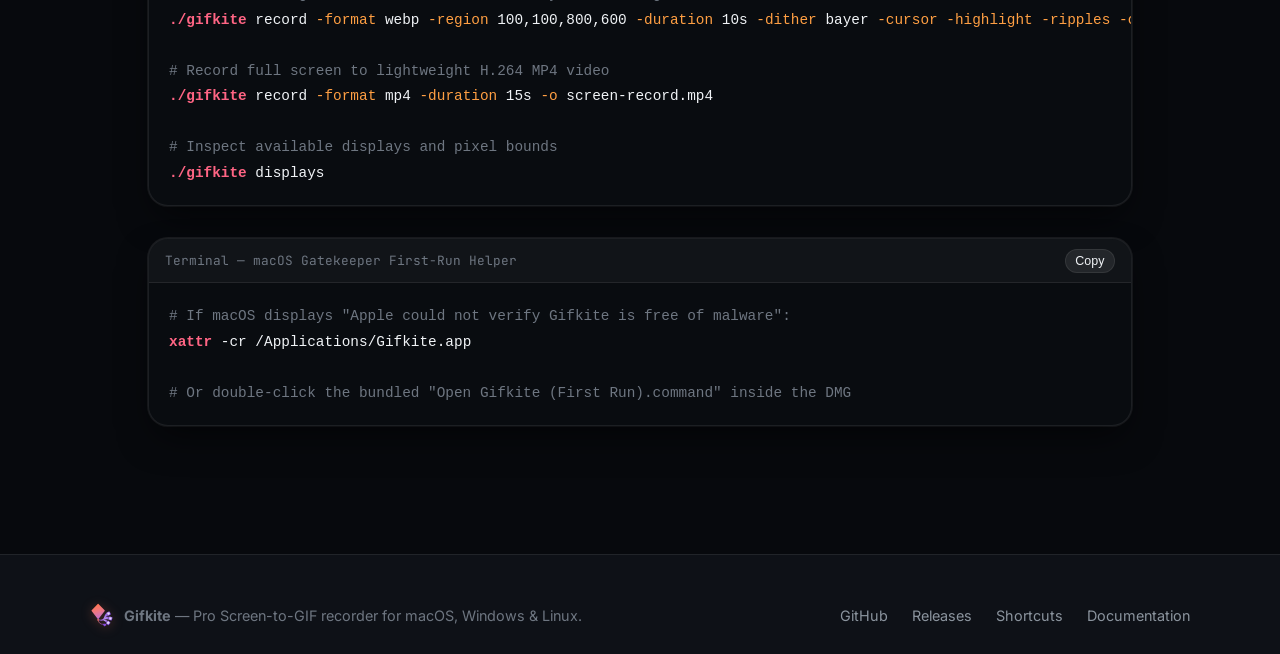
==== commit 9b53329d: "refactor: bump version to v0.2.1 across configuration, scripts, and documentation" ====
--- a/docs/index.html
+++ b/docs/index.html
@@ -36,7 +36,7 @@
       <a href="#" class="logo-group" id="nav-logo">
         <img src="assets/gifkite-mark.svg" alt="Gifkite logo" class="nav-logo-mark" width="32" height="32">
         <span>Gifkite</span>
-        <span class="nav-version-badge">v0.2.0</span>
+        <span class="nav-version-badge">v0.2.1</span>
       </a>
 
       <nav aria-label="Main Navigation">
@@ -67,7 +67,7 @@
 
     <div>
       <a href="#download" class="hero-release-pill">
-        <span class="hero-release-tag">v0.2.0 LIVE</span>
+        <span class="hero-release-tag">v0.2.1 LIVE</span>
         <span>Editor Studio with Trim &amp; Crop, Annotations &amp; Undo/Redo, SCK 60 FPS &rarr;</span>
       </a>
     </div>
@@ -103,7 +103,7 @@
           <polyline points="7 10 12 15 17 10"></polyline>
           <line x1="12" y1="15" x2="12" y2="3"></line>
         </svg>
-        <span>Download v0.2.0</span>
+        <span>Download v0.2.1</span>
       </a>
 
       <a href="#playground" class="btn-secondary" id="hero-try-btn">
@@ -251,7 +251,7 @@
   <!-- Downloads Section -->
   <section class="downloads-section" id="download">
     <div class="section-head">
-      <div class="badge-pill" style="margin-bottom: 0.75rem;">Official Release v0.2.0</div>
+      <div class="badge-pill" style="margin-bottom: 0.75rem;">Official Release v0.2.1</div>
       <h2>Download &amp; Multi-Platform Installation</h2>
       <p>High-performance native binaries for macOS, Windows, and Linux. No telemetry, zero bloat.</p>
     </div>
